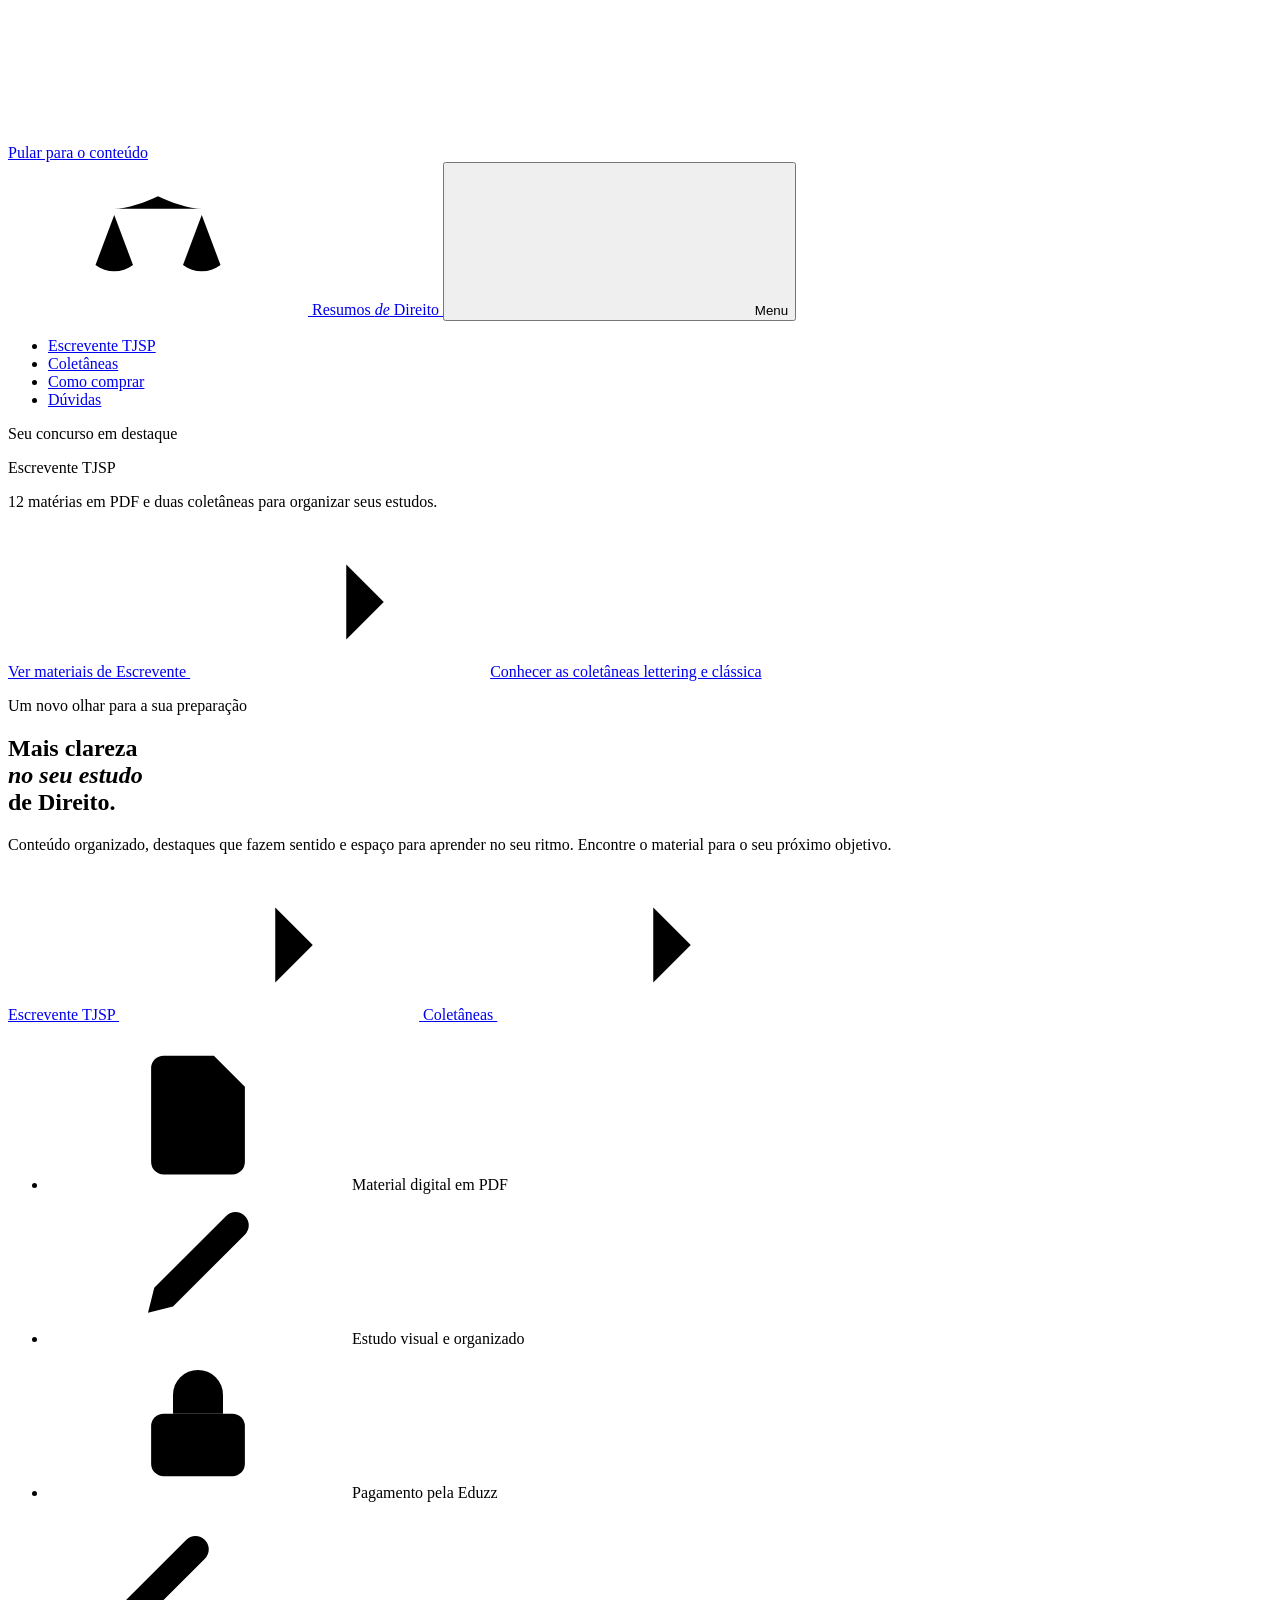
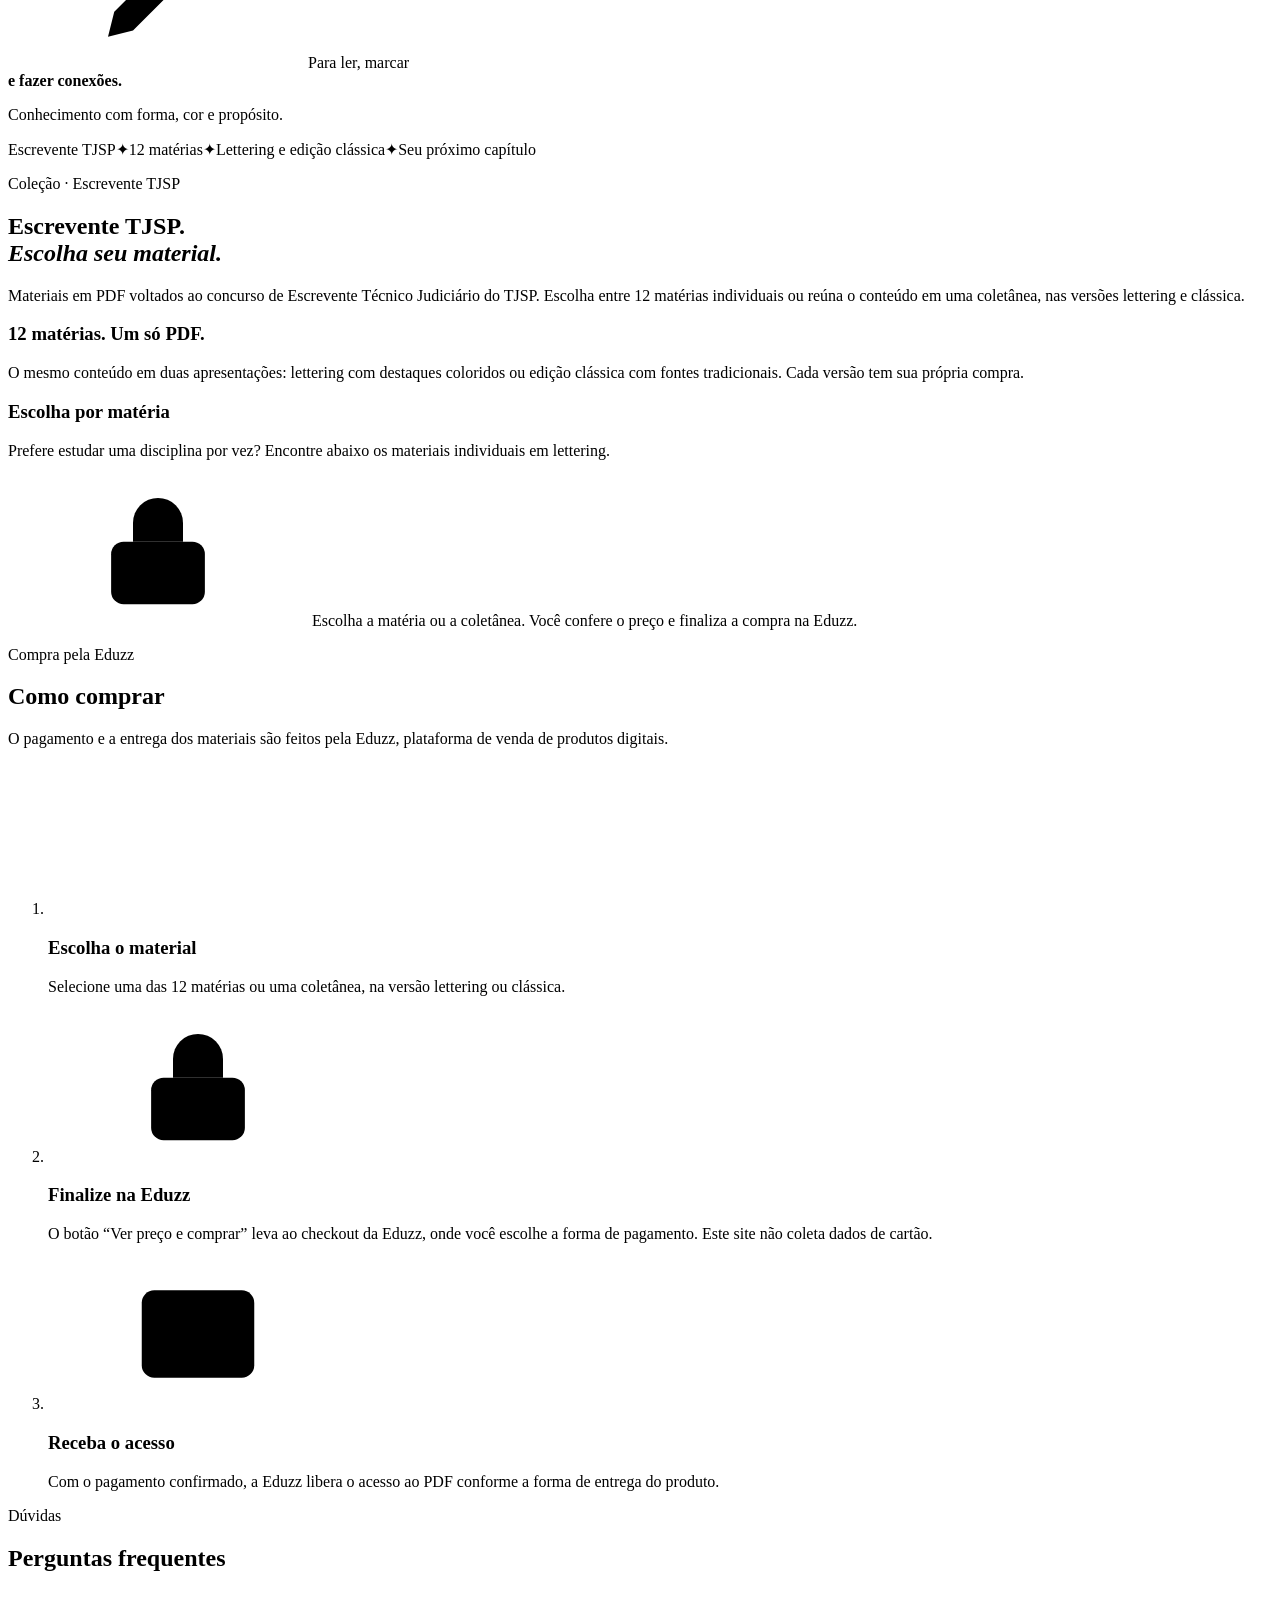
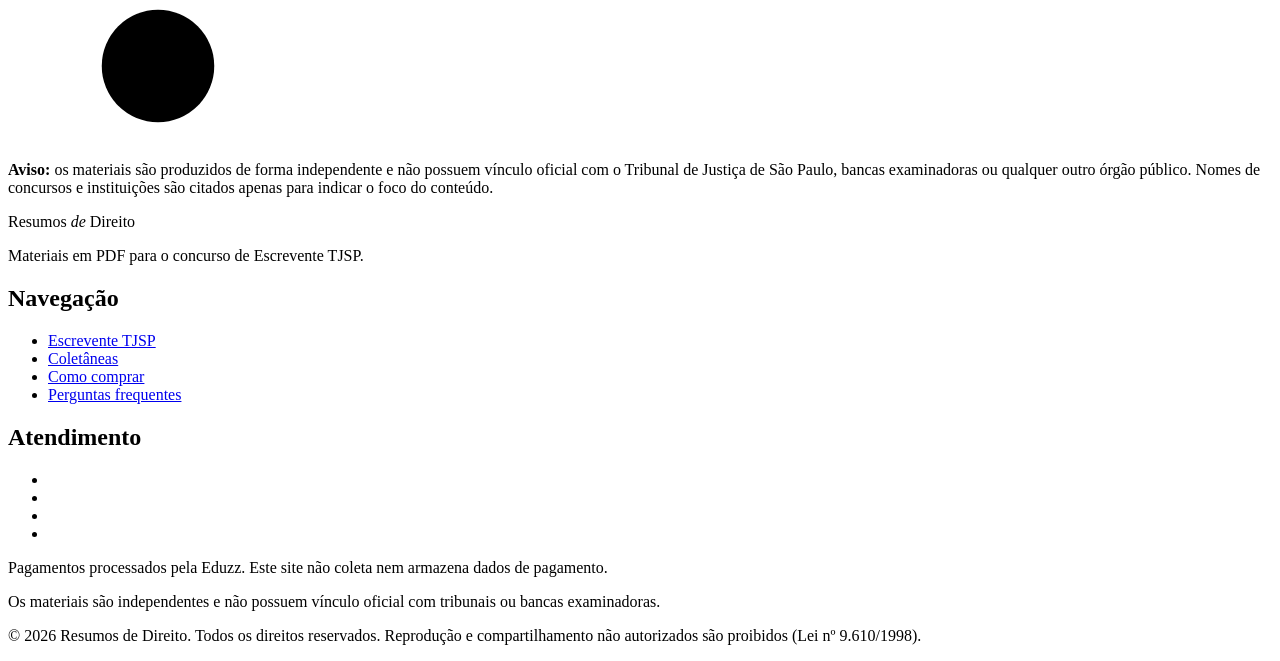
==== index.html @ 047ae501 "Páginas da loja de Escrevente TJSP" ====
<!doctype html>
<html lang="pt-BR">
<head>
  <meta charset="utf-8">
  <meta name="viewport" content="width=device-width, initial-scale=1, viewport-fit=cover">
  <title>Resumos de Direito · Escrevente TJSP</title>
  <meta name="description" content="Materiais em PDF para o concurso de Escrevente TJSP: 12 matérias individuais e as coletâneas em lettering e edição clássica.">
  <meta name="theme-color" content="#FBF8F4">
  <meta name="color-scheme" content="light">

  <!-- Depois de publicar, troque SEU-ENDERECO pelo endereço do site e tire estas linhas do comentário:
  <link rel="canonical" href="https://SEU-ENDERECO/">
  <meta property="og:url" content="https://SEU-ENDERECO/">
  <meta property="og:image" content="https://SEU-ENDERECO/assets/compartilhar.jpg">
  -->
  <meta property="og:type" content="website">
  <meta property="og:locale" content="pt_BR">
  <meta property="og:site_name" content="Resumos de Direito">
  <meta property="og:title" content="Resumos de Direito">
  <meta property="og:description" content="Mais clareza no seu estudo. Materiais em PDF para o concurso de Escrevente TJSP.">
  <meta name="twitter:card" content="summary">

  <link rel="icon" href="assets/favicon.svg" type="image/svg+xml">
  <link rel="preconnect" href="https://fonts.googleapis.com">
  <link rel="preconnect" href="https://fonts.gstatic.com" crossorigin>
  <link rel="stylesheet" href="https://fonts.googleapis.com/css2?family=Cormorant+Garamond:ital,wght@0,500;0,600;0,700;1,500;1,600&family=Jost:wght@400;500;600&display=swap">
  <link rel="stylesheet" href="css/estilo.css">
  <link rel="stylesheet" href="css/editorial.css">

  <script src="config/loja.js" defer></script>
  <script src="config/escrevente.js" defer></script>
  <script src="js/nucleo.js" defer></script>
  <script src="js/loja.js" defer></script>
  <script src="js/escrevente.js" defer></script>

  <script type="application/ld+json">
  { "@context": "https://schema.org", "@type": "WebSite", "name": "Resumos de Direito", "inLanguage": "pt-BR",
    "description": "Materiais em PDF para o concurso de Escrevente TJSP." }
  </script>
</head>
<body>
  <a class="pular" href="#conteudo">Pular para o conteúdo</a>
  <div class="aviso-previa" id="aviso-previa" hidden></div>

  <!-- Ícones (traço fino, 24×24). Usados com <svg><use href="#i-nome"></use></svg> -->
  <svg class="sprite" xmlns="http://www.w3.org/2000/svg" aria-hidden="true" focusable="false">
    <symbol id="i-balanca" viewBox="0 0 24 24"><path d="M12 3v18"/><path d="M7.5 21h9"/><path d="M3 7h2c2 0 5-1 7-2 2 1 5 2 7 2h2"/><path d="m2 16 3-8 3 8c-.9.7-1.9 1-3 1s-2.1-.3-3-1Z"/><path d="m16 16 3-8 3 8c-.9.7-1.9 1-3 1s-2.1-.3-3-1Z"/></symbol>
    <symbol id="i-constitucional" viewBox="0 0 24 24"><path d="M15 12h-5"/><path d="M15 8h-5"/><path d="M19 17V5a2 2 0 0 0-2-2H4"/><path d="M8 21h12a2 2 0 0 0 2-2v-1a1 1 0 0 0-1-1H11a1 1 0 0 0-1 1v1a2 2 0 1 1-4 0V5a2 2 0 1 0-4 0v2a1 1 0 0 0 1 1h3"/></symbol>
    <symbol id="i-administrativo" viewBox="0 0 24 24"><path d="M3 21h18"/><path d="M5 18h14"/><path d="M6.5 18v-6.5M10 18v-6.5M14 18v-6.5M17.5 18v-6.5"/><path d="M4.5 9.5 12 4.5l7.5 5Z"/><path d="M5 11.5h14"/></symbol>
    <symbol id="i-civil" viewBox="0 0 24 24"><path d="M12 7v14"/><path d="M3 18a1 1 0 0 1-1-1V4a1 1 0 0 1 1-1h5a4 4 0 0 1 4 4 4 4 0 0 1 4-4h5a1 1 0 0 1 1 1v13a1 1 0 0 1-1 1h-6a3 3 0 0 0-3 3 3 3 0 0 0-3-3Z"/></symbol>
    <symbol id="i-processo-civil" viewBox="0 0 24 24"><path d="M14.5 2.5h-8a2 2 0 0 0-2 2v15a2 2 0 0 0 2 2h11a2 2 0 0 0 2-2v-12Z"/><path d="M14.5 2.5v5h5"/><path d="M8.5 8.5h3M8.5 12.5h7M8.5 16.5h7"/></symbol>
    <symbol id="i-penal" viewBox="0 0 24 24"><path d="M12 21.5s7.5-3.2 7.5-10V5.8L12 3 4.5 5.8v5.7c0 6.8 7.5 10 7.5 10Z"/><path d="M12 7.5v9.5"/><path d="M8.5 11h7"/></symbol>
    <symbol id="i-processo-penal" viewBox="0 0 24 24"><path d="m14.5 12.5-8 8a2.1 2.1 0 1 1-3-3l8-8"/><path d="m16 16 6-6"/><path d="m8 8 6-6"/><path d="m9 7 8 8"/><path d="m21 11-8-8"/></symbol>
    <symbol id="i-ambiental" viewBox="0 0 24 24"><path d="M11 20A7 7 0 0 1 9.8 6.1C15.5 5 17 4.5 19 2c1 2 2 4.2 2 8 0 5.5-4.8 10-10 10Z"/><path d="M2 21c0-3 1.9-5.4 5.1-6C9.5 14.5 12 13 13 12"/></symbol>
    <symbol id="i-consumidor" viewBox="0 0 24 24"><path d="M6 2 3 6v14a2 2 0 0 0 2 2h14a2 2 0 0 0 2-2V6l-3-4Z"/><path d="M3 6h18"/><path d="M16 10a4 4 0 0 1-8 0"/></symbol>
    <symbol id="i-direitos-humanos" viewBox="0 0 24 24"><path d="M19 14c1.5-1.5 3-3.2 3-5.5A5.5 5.5 0 0 0 16.5 3c-1.8 0-3 .5-4.5 2-1.5-1.5-2.7-2-4.5-2A5.5 5.5 0 0 0 2 8.5c0 2.3 1.5 4 3 5.5l7 7Z"/></symbol>
    <symbol id="i-eca" viewBox="0 0 24 24"><path d="M16 21v-2a4 4 0 0 0-4-4H6a4 4 0 0 0-4 4v2"/><circle cx="9" cy="7" r="4"/><path d="M22 21v-2a4 4 0 0 0-3-3.9"/><path d="M16 3.1a4 4 0 0 1 0 7.8"/></symbol>
    <symbol id="i-eleitoral" viewBox="0 0 24 24"><path d="m9 12 2 2 4-4"/><path d="M5 7a2 2 0 0 1 2-2h10a2 2 0 0 1 2 2v12H5Z"/><path d="M22 19H2"/></symbol>
    <symbol id="i-empresarial" viewBox="0 0 24 24"><rect x="2" y="7" width="20" height="14" rx="2"/><path d="M16 21V5a2 2 0 0 0-2-2h-4a2 2 0 0 0-2 2v16"/></symbol>
    <symbol id="i-humanistica" viewBox="0 0 24 24"><path d="M15 14c.2-1 .7-1.7 1.5-2.5 1-.9 1.5-2.2 1.5-3.5A6 6 0 0 0 6 8c0 1 .2 2.2 1.5 3.5.7.7 1.3 1.5 1.5 2.5"/><path d="M9 18h6"/><path d="M10 22h4"/></symbol>
    <symbol id="i-tributario" viewBox="0 0 24 24"><circle cx="8" cy="8" r="6"/><path d="M18.1 10.4A6 6 0 1 1 10.3 18"/><path d="M7 6h1v4"/><path d="m16.7 13.9.7.7-2.8 2.8"/></symbol>
    <symbol id="i-resumo" viewBox="0 0 24 24"><rect x="4.5" y="3" width="15" height="18" rx="2"/><path d="M8.5 8h7M8.5 12h7M8.5 16h4"/></symbol>
    <symbol id="i-completo" viewBox="0 0 24 24"><path d="M4.5 19.5v-15A2.5 2.5 0 0 1 7 2h12.5v20H7a2.5 2.5 0 0 1 0-5h12.5"/><path d="M9 7h6.5"/></symbol>
    <symbol id="i-combo" viewBox="0 0 24 24"><path d="M12 3 2.5 8l9.5 5 9.5-5Z"/><path d="m2.5 12.5 9.5 5 9.5-5"/><path d="m2.5 17 9.5 5 9.5-5"/></symbol>
    <symbol id="i-pena" viewBox="0 0 24 24"><path d="M16.5 3.5a2.1 2.1 0 0 1 3 3L8 18l-4 1 1-4Z"/><path d="m14.5 5.5 3 3"/><path d="M13 21h8"/></symbol>
    <symbol id="i-texto" viewBox="0 0 24 24"><path d="M5 7V5h14v2"/><path d="M12 5v14"/><path d="M9 19h6"/></symbol>
    <symbol id="i-pdf" viewBox="0 0 24 24"><path d="M14.5 2.5h-8a2 2 0 0 0-2 2v15a2 2 0 0 0 2 2h11a2 2 0 0 0 2-2v-12Z"/><path d="M14.5 2.5v5h5"/><path d="M9 14.5h6M9 17.5h4"/></symbol>
    <symbol id="i-sumario" viewBox="0 0 24 24"><path d="M9 6.5h11M9 12h11M9 17.5h11"/><path d="M4.5 6.5h.01M4.5 12h.01M4.5 17.5h.01"/></symbol>
    <symbol id="i-baixar" viewBox="0 0 24 24"><path d="M12 3.5v11"/><path d="m7.5 10 4.5 4.5 4.5-4.5"/><path d="M4.5 15.5v3a2 2 0 0 0 2 2h11a2 2 0 0 0 2-2v-3"/></symbol>
    <symbol id="i-seta" viewBox="0 0 24 24"><path d="M5 12h14"/><path d="m13 6 6 6-6 6"/></symbol>
    <symbol id="i-seta-esq" viewBox="0 0 24 24"><path d="M19 12H5"/><path d="m11 18-6-6 6-6"/></symbol>
    <symbol id="i-conversa" viewBox="0 0 24 24"><path d="M7.9 20A9 9 0 1 0 4 16.1L2 22Z"/><path d="M8.5 12h.01M12 12h.01M15.5 12h.01"/></symbol>
    <symbol id="i-cadeado" viewBox="0 0 24 24"><rect x="4.5" y="10.5" width="15" height="10" rx="2"/><path d="M8 10.5v-3a4 4 0 0 1 8 0v3"/></symbol>
    <symbol id="i-check" viewBox="0 0 24 24"><path d="M20 6 9 17l-5-5"/></symbol>
    <symbol id="i-estrela" viewBox="0 0 24 24"><path d="M12 3.2c.5 4.6 2.2 7.6 8.8 8.8-6.6 1.2-8.3 4.2-8.8 8.8-.5-4.6-2.2-7.6-8.8-8.8 6.6-1.2 8.3-4.2 8.8-8.8Z"/></symbol>
    <symbol id="i-relogio" viewBox="0 0 24 24"><circle cx="12" cy="12" r="9"/><path d="M12 7.5V12l3 2"/></symbol>
    <symbol id="i-calendario" viewBox="0 0 24 24"><rect x="3.5" y="5" width="17" height="15.5" rx="2"/><path d="M8 3v4M16 3v4M3.5 10h17"/></symbol>
    <symbol id="i-fechar" viewBox="0 0 24 24"><path d="M18 6 6 18"/><path d="m6 6 12 12"/></symbol>
    <symbol id="i-chevron" viewBox="0 0 24 24"><path d="m6 9 6 6 6-6"/></symbol>
    <symbol id="i-menu" viewBox="0 0 24 24"><path d="M4 7h16M4 12h16M4 17h16"/></symbol>
    <symbol id="i-email" viewBox="0 0 24 24"><rect x="3" y="5" width="18" height="14" rx="2"/><path d="m3.5 6.5 8.5 6.5 8.5-6.5"/></symbol>
    <symbol id="i-instagram" viewBox="0 0 24 24"><rect x="3" y="3" width="18" height="18" rx="5"/><circle cx="12" cy="12" r="4"/><path d="M17.5 6.5h.01"/></symbol>
    <symbol id="i-tiktok" viewBox="0 0 24 24"><path d="M14 3v11.5a3.5 3.5 0 1 1-3.5-3.5"/><path d="M14 3c.5 2.6 2.4 4.4 5 4.5"/></symbol>
    <symbol id="i-aviso" viewBox="0 0 24 24"><circle cx="12" cy="12" r="9"/><path d="M12 11v5.5"/><path d="M12 7.5h.01"/></symbol>
  </svg>

  <!-- ============ TOPO ============ -->
  <header class="topo">
    <div class="topo__inner contem">
      <a class="marca" href="#inicio">
        <span class="marca__selo"><svg class="ico" aria-hidden="true" focusable="false"><use href="#i-balanca"></use></svg></span>
        <span class="marca__nome">Resumos <em>de</em> Direito</span>
      </a>

      <button class="menu-botao" type="button" aria-expanded="false" aria-controls="menu-principal">
        <svg class="ico" aria-hidden="true" focusable="false"><use href="#i-menu"></use></svg>
        <span>Menu</span>
      </button>

      <nav class="menu" id="menu-principal" aria-label="Principal">
        <ul>
          <li><a href="#escrevente">Escrevente TJSP</a></li>
          <li><a href="#coletaneas-titulo">Coletâneas</a></li>
          <li><a href="#como-comprar">Como comprar</a></li>
          <li><a href="#duvidas">Dúvidas</a></li>
        </ul>
        <a class="botao botao--contorno botao--pequeno" data-whatsapp href="#" hidden>
          <svg class="ico" aria-hidden="true" focusable="false"><use href="#i-conversa"></use></svg>
          Atendimento
        </a>
      </nav>
    </div>
  </header>

  <main id="conteudo">

    <section class="destaque-tjsp" aria-label="Materiais para Escrevente TJSP">
      <div class="contem destaque-tjsp__inner">
        <div><p class="destaque-tjsp__etiqueta">Seu concurso em destaque</p><p class="destaque-tjsp__titulo">Escrevente TJSP</p><p class="destaque-tjsp__descricao">12 matérias em PDF e duas coletâneas para organizar seus estudos.</p></div>
        <div class="destaque-tjsp__acoes"><a class="botao botao--primario" href="#escrevente">Ver materiais de Escrevente <svg class="ico" aria-hidden="true"><use href="#i-seta"></use></svg></a><a class="destaque-tjsp__link" href="#coletaneas-titulo">Conhecer as coletâneas lettering e clássica</a></div>
      </div>
    </section>

    <!-- ============ PÁGINA INICIAL ============ -->
    <section class="hero" id="inicio" aria-labelledby="hero-titulo">
      <div class="contem hero__grid">
        <div class="hero__texto">
          <p class="sobretitulo">Um novo olhar para a sua preparação</p>
          <h1 id="hero-titulo">Mais clareza<br><em>no seu estudo</em><br>de Direito.</h1>
          <p class="hero__desc">Conteúdo organizado, destaques que fazem sentido e espaço para aprender no seu ritmo. Encontre o material para o seu próximo objetivo.</p>
          <div class="hero__acoes">
            <a class="botao botao--primario" href="#escrevente">
              Escrevente TJSP
              <svg class="ico" aria-hidden="true" focusable="false"><use href="#i-seta"></use></svg>
            </a>
            <a class="botao botao--contorno" href="#coletaneas-titulo">
              Coletâneas
              <svg class="ico" aria-hidden="true" focusable="false"><use href="#i-seta"></use></svg>
            </a>
          </div>
          <ul class="hero__selos">
            <li><svg class="ico" aria-hidden="true" focusable="false"><use href="#i-pdf"></use></svg> Material digital em PDF</li>
            <li><svg class="ico" aria-hidden="true" focusable="false"><use href="#i-pena"></use></svg> Estudo visual e organizado</li>
            <li><svg class="ico" aria-hidden="true" focusable="false"><use href="#i-cadeado"></use></svg> Pagamento pela Eduzz</li>
          </ul>
        </div>
        <div class="hero__vitrine">
          <div class="hero__capas" id="hero-capas" aria-hidden="true"></div>
          <div class="hero__bilhete" aria-hidden="true"><svg class="ico"><use href="#i-pena"></use></svg><span>Para ler, marcar<br><strong>e fazer conexões.</strong></span></div>
          <p class="hero__legenda"><span></span> Conhecimento com forma, cor e propósito.</p>
        </div>
      </div>
    </section>

    <div class="faixa-editorial" aria-label="Objetivos de estudo"><div class="contem"><span>Escrevente TJSP</span><span aria-hidden="true">✦</span><span>12 matérias</span><span aria-hidden="true">✦</span><span>Lettering e edição clássica</span><span aria-hidden="true">✦</span><span>Seu próximo capítulo</span></div></div>

    <section class="secao colecao-escrevente" id="escrevente" aria-labelledby="escrevente-titulo">
      <div class="contem">
        <header class="secao__cabecalho"><p class="sobretitulo">Coleção · Escrevente TJSP</p><h2 id="escrevente-titulo">Escrevente TJSP.<br><em>Escolha seu material.</em></h2><p>Materiais em PDF voltados ao concurso de Escrevente Técnico Judiciário do TJSP. Escolha entre 12 matérias individuais ou reúna o conteúdo em uma coletânea, nas versões lettering e clássica.</p></header>
        <nav class="escrevente-menu" aria-label="Matérias de Escrevente TJSP" id="menu-escrevente"></nav>
        <section class="escrevente-grupo" aria-labelledby="coletaneas-titulo">
          <header class="escrevente-grupo__cabecalho"><h3 id="coletaneas-titulo">12 matérias. Um só PDF.</h3><p>O mesmo conteúdo em duas apresentações: lettering com destaques coloridos ou edição clássica com fontes tradicionais. Cada versão tem sua própria compra.</p></header>
          <ul class="escrevente-grid escrevente-grid--coletaneas" id="lista-coletaneas"></ul>
        </section>
        <div class="escrevente-grupo__cabecalho"><h3 id="materias-escrevente-titulo">Escolha por matéria</h3><p>Prefere estudar uma disciplina por vez? Encontre abaixo os materiais individuais em lettering.</p></div>
        <ul class="escrevente-grid" id="lista-escrevente" aria-labelledby="materias-escrevente-titulo"></ul>
        <noscript><p class="vazio">Ative o JavaScript para consultar as matérias de Escrevente TJSP e seus links de compra.</p></noscript>
        <p class="escrevente-nota"><svg class="ico" aria-hidden="true"><use href="#i-cadeado"></use></svg> Escolha a matéria ou a coletânea. Você confere o preço e finaliza a compra na Eduzz.</p>
      </div>
    </section>

    <!-- ============ COMO COMPRAR ============ -->
    <section class="secao secao--bege" id="como-comprar" aria-labelledby="comprar-titulo">
      <div class="contem">
        <header class="secao__cabecalho">
          <p class="sobretitulo">Compra pela Eduzz</p>
          <h2 id="comprar-titulo">Como comprar</h2>
          <p>O pagamento e a entrega dos materiais são feitos pela Eduzz, plataforma de venda de produtos digitais.</p>
        </header>
        <ol class="passos">
          <li class="passo">
            <span class="passo__icone"><svg class="ico" aria-hidden="true" focusable="false"><use href="#i-sumario"></use></svg></span>
            <h3>Escolha o material</h3>
            <p>Selecione uma das 12 matérias ou uma coletânea, na versão lettering ou clássica.</p>
          </li>
          <li class="passo">
            <span class="passo__icone"><svg class="ico" aria-hidden="true" focusable="false"><use href="#i-cadeado"></use></svg></span>
            <h3>Finalize na Eduzz</h3>
            <p>O botão “Ver preço e comprar” leva ao checkout da Eduzz, onde você escolhe a forma de pagamento. Este site não coleta dados de cartão.</p>
          </li>
          <li class="passo">
            <span class="passo__icone"><svg class="ico" aria-hidden="true" focusable="false"><use href="#i-email"></use></svg></span>
            <h3>Receba o acesso</h3>
            <p>Com o pagamento confirmado, a Eduzz libera o acesso ao PDF conforme a forma de entrega do produto.</p>
          </li>
        </ol>
      </div>
    </section>

    <!-- ============ PERGUNTAS FREQUENTES ============ -->
    <section class="secao" id="duvidas" aria-labelledby="duvidas-titulo">
      <div class="contem">
        <header class="secao__cabecalho">
          <p class="sobretitulo">Dúvidas</p>
          <h2 id="duvidas-titulo">Perguntas frequentes</h2>
        </header>
        <div class="faq" id="lista-faq"></div>
        <p class="faq__mais" data-contato>
          <a class="botao botao--contorno" data-whatsapp href="#" hidden>
            <svg class="ico" aria-hidden="true" focusable="false"><use href="#i-conversa"></use></svg>
            Ainda tem dúvidas? Fale pelo WhatsApp
          </a>
        </p>

        <aside class="aviso-legal" aria-label="Aviso sobre os materiais">
          <svg class="ico" aria-hidden="true" focusable="false"><use href="#i-aviso"></use></svg>
          <p><strong>Aviso:</strong> os materiais são produzidos de forma independente e não possuem vínculo oficial com o Tribunal de Justiça de São Paulo, bancas examinadoras ou qualquer outro órgão público. Nomes de concursos e instituições são citados apenas para indicar o foco do conteúdo.</p>
        </aside>
      </div>
    </section>
  </main>

  <!-- ============ RODAPÉ ============ -->
  <footer class="rodape">
    <div class="contem">
      <div class="rodape__grid">
        <div>
          <p class="rodape__marca">Resumos <em>de</em> Direito</p>
          <p>Materiais em PDF para o concurso de Escrevente TJSP.</p>
        </div>
        <nav aria-label="Rodapé">
          <h2>Navegação</h2>
          <ul>
            <li><a href="#escrevente">Escrevente TJSP</a></li>
            <li><a href="#coletaneas-titulo">Coletâneas</a></li>
            <li><a href="#como-comprar">Como comprar</a></li>
            <li><a href="#duvidas">Perguntas frequentes</a></li>
          </ul>
        </nav>
        <div>
          <h2>Atendimento</h2>
          <ul>
            <li data-contato><a data-whatsapp href="#" hidden><svg class="ico" aria-hidden="true" focusable="false"><use href="#i-conversa"></use></svg> WhatsApp</a></li>
            <li data-contato><a data-social="instagram" href="#" hidden><svg class="ico" aria-hidden="true" focusable="false"><use href="#i-instagram"></use></svg> Instagram</a></li>
            <li data-contato><a data-social="tiktok" href="#" hidden><svg class="ico" aria-hidden="true" focusable="false"><use href="#i-tiktok"></use></svg> TikTok</a></li>
            <li data-contato><a data-email href="#" hidden><svg class="ico" aria-hidden="true" focusable="false"><use href="#i-email"></use></svg> E-mail</a></li>
          </ul>
        </div>
      </div>
      <div class="rodape__base">
        <p>Pagamentos processados pela Eduzz. Este site não coleta nem armazena dados de pagamento.</p>
        <p>Os materiais são independentes e não possuem vínculo oficial com tribunais ou bancas examinadoras.</p>
        <p>© <span data-ano>2026</span> Resumos de Direito. Todos os direitos reservados. Reprodução e compartilhamento não autorizados são proibidos (Lei nº 9.610/1998).</p>
      </div>
    </div>
  </footer>

  <!-- Botão flutuante de WhatsApp -->
  <a class="whats-flutuante" data-whatsapp href="#" hidden>
    <svg class="ico" aria-hidden="true" focusable="false"><use href="#i-conversa"></use></svg>
    <span class="whats-flutuante__rotulo">Atendimento via WhatsApp</span>
  </a>

</body>
</html>
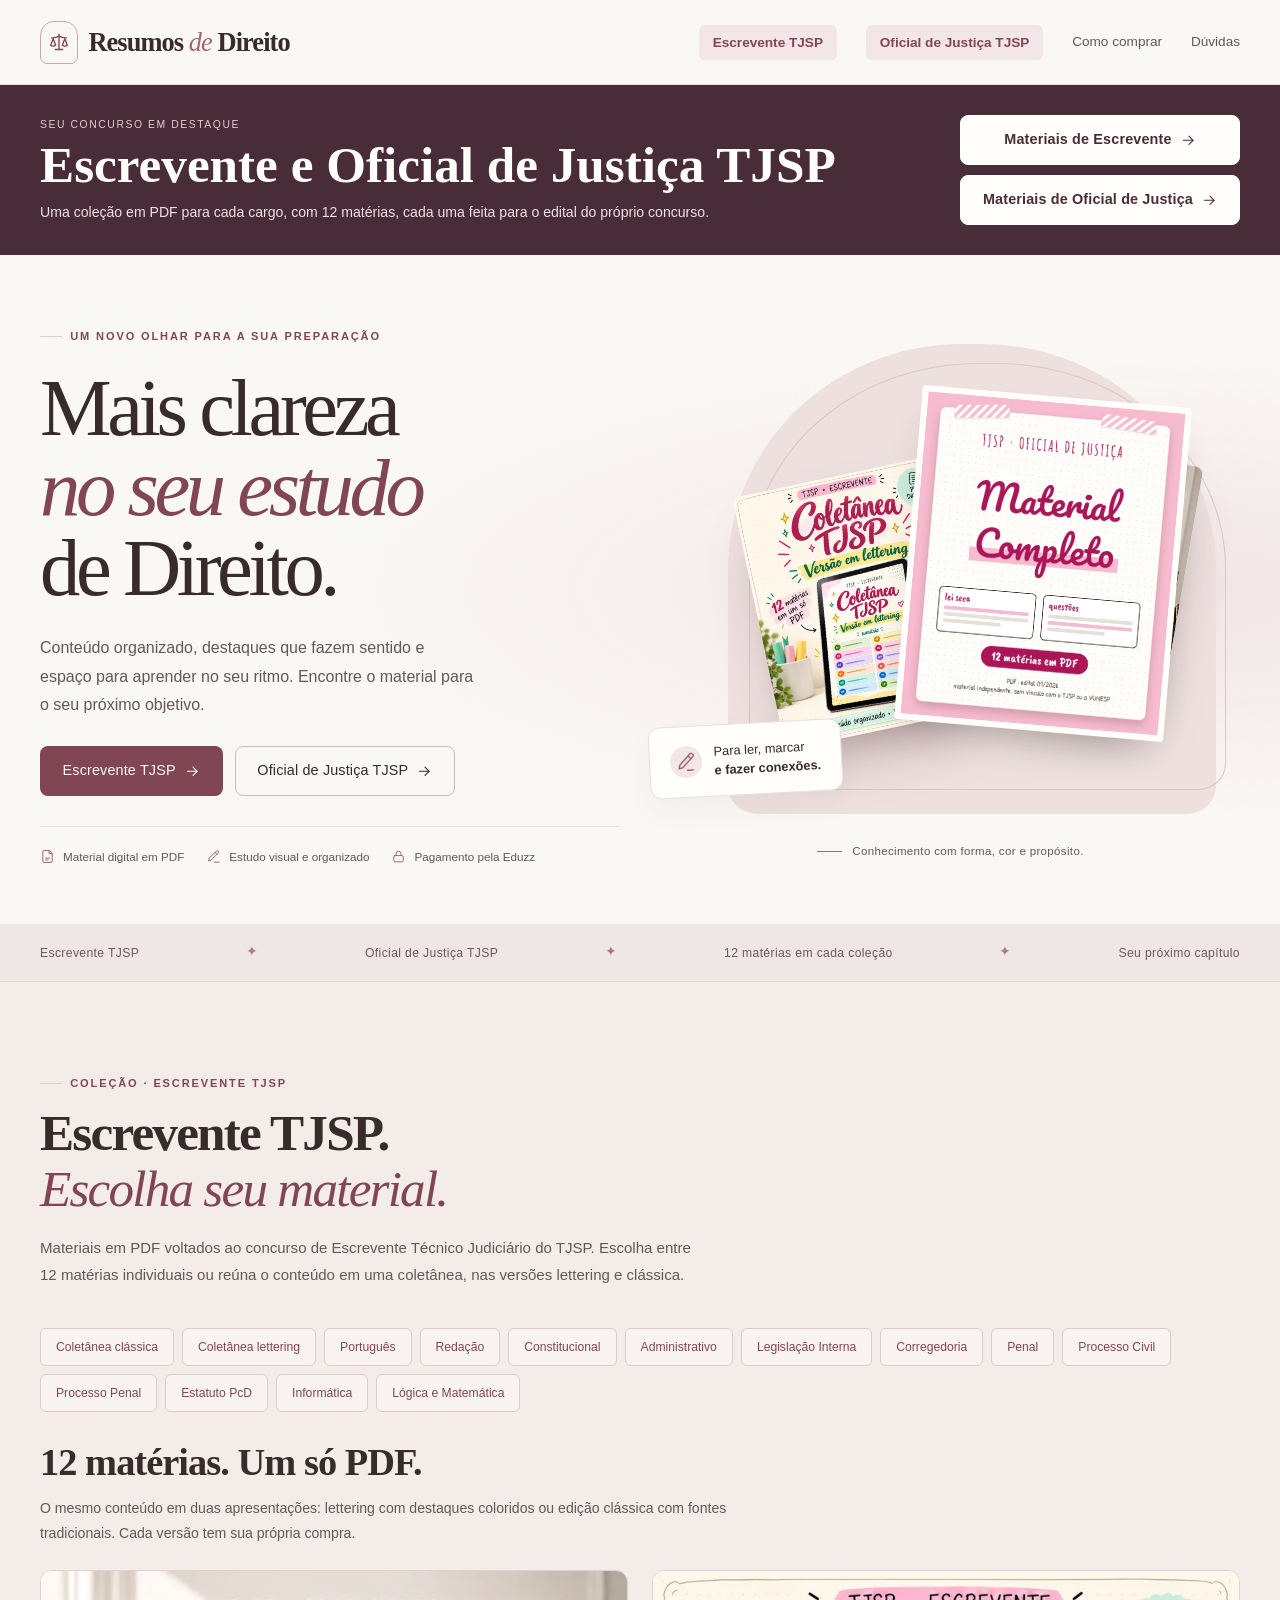
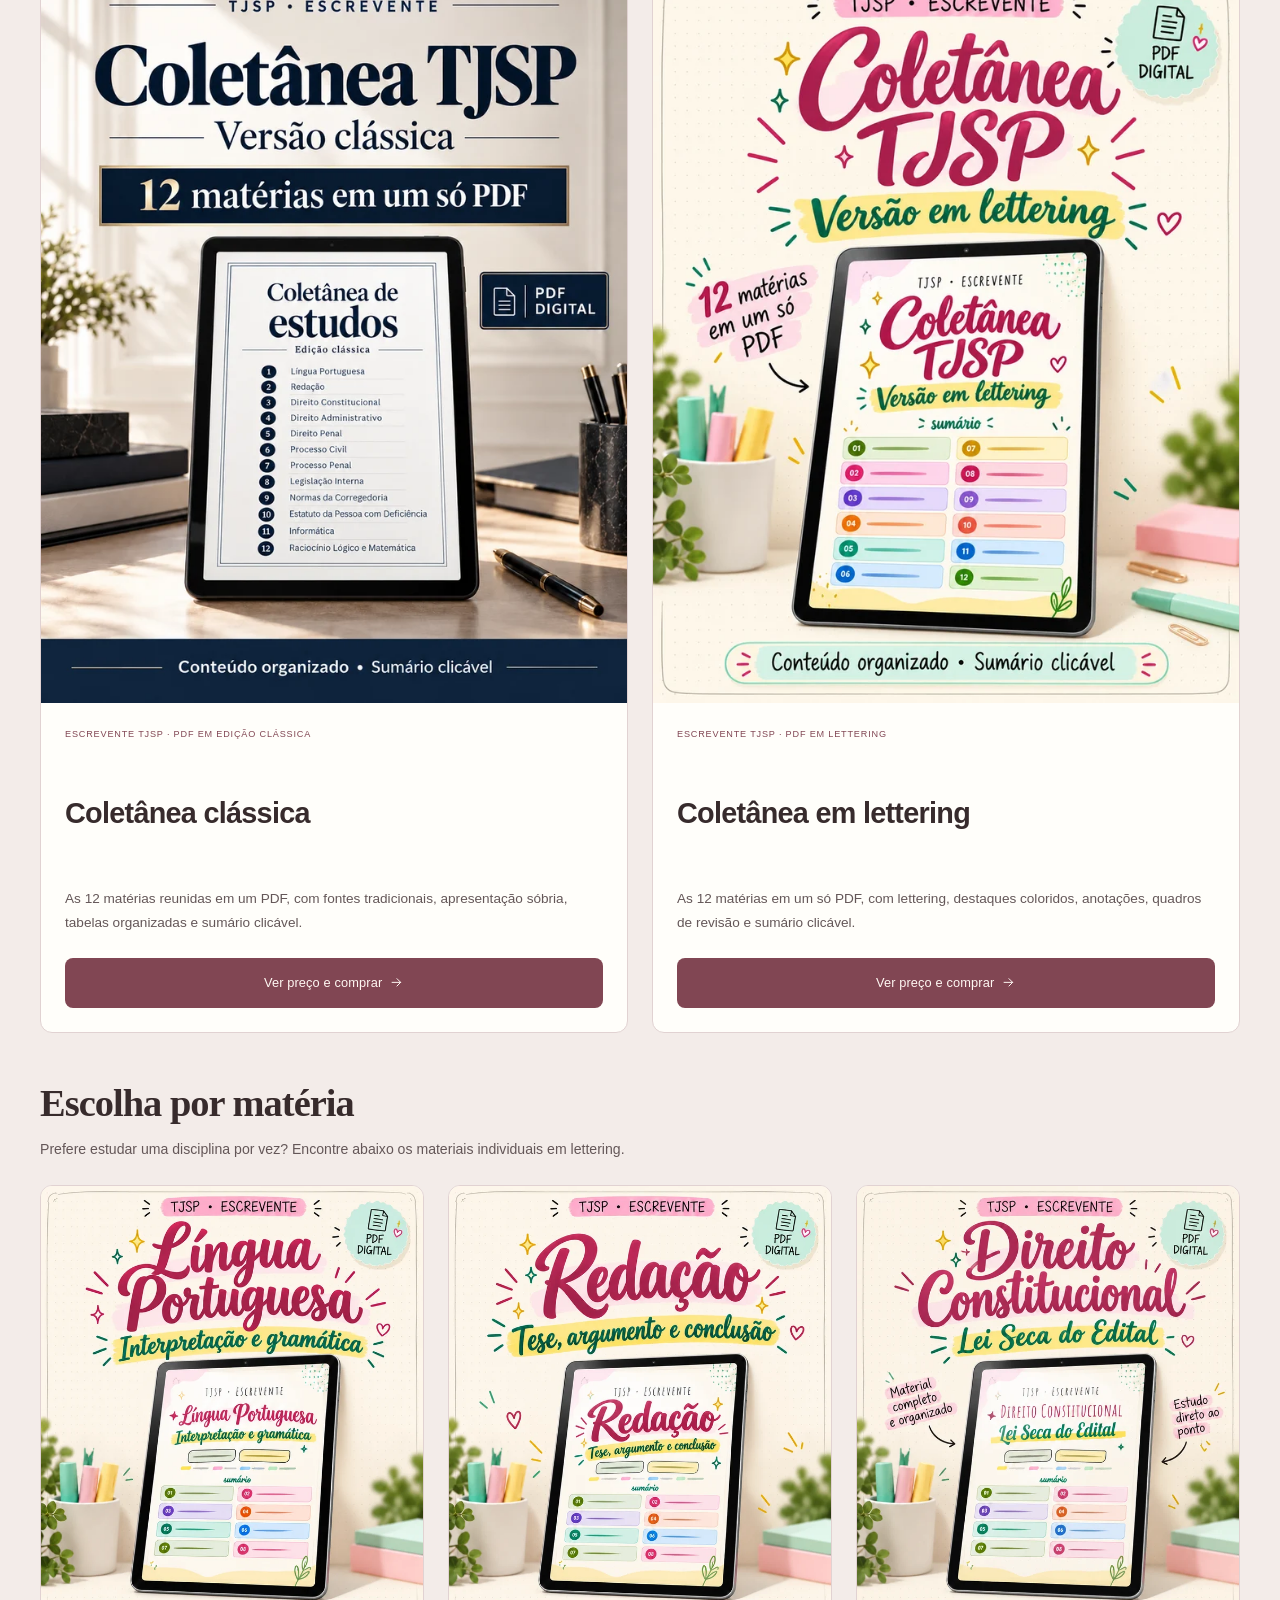
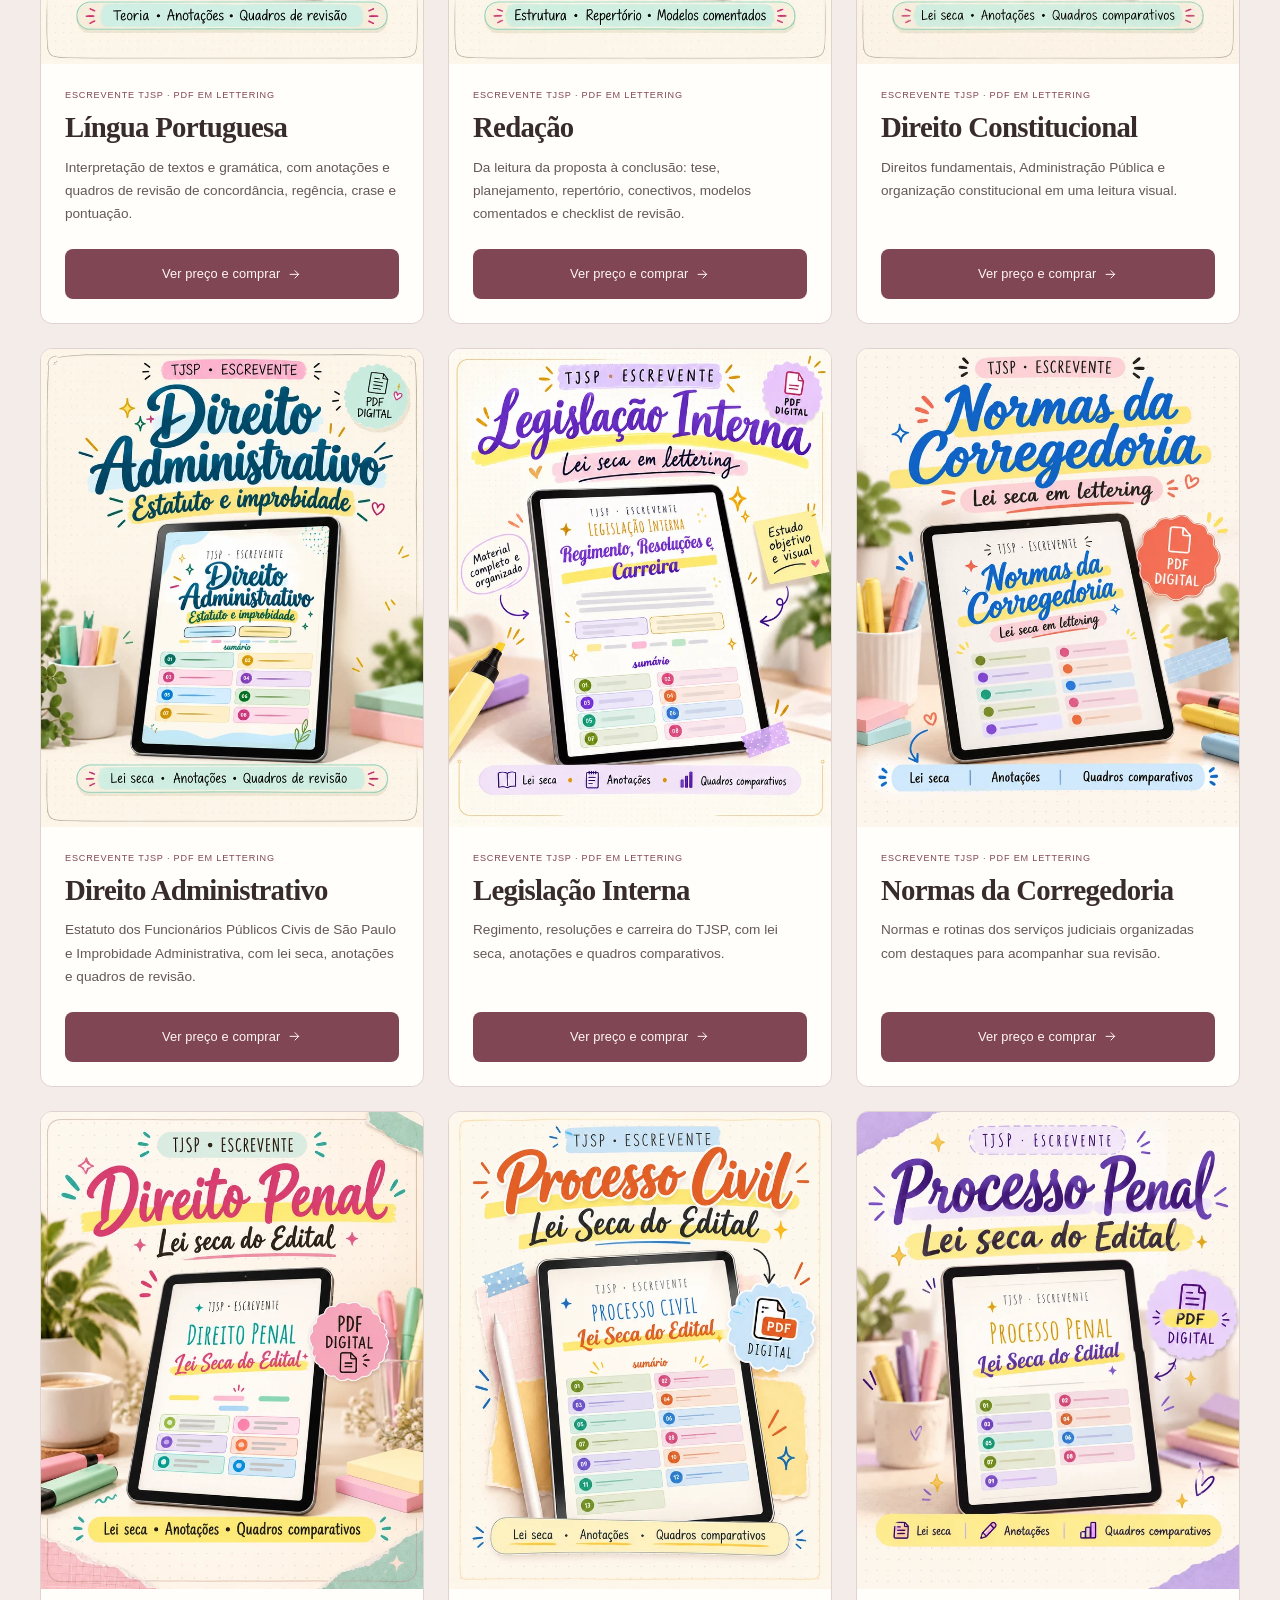
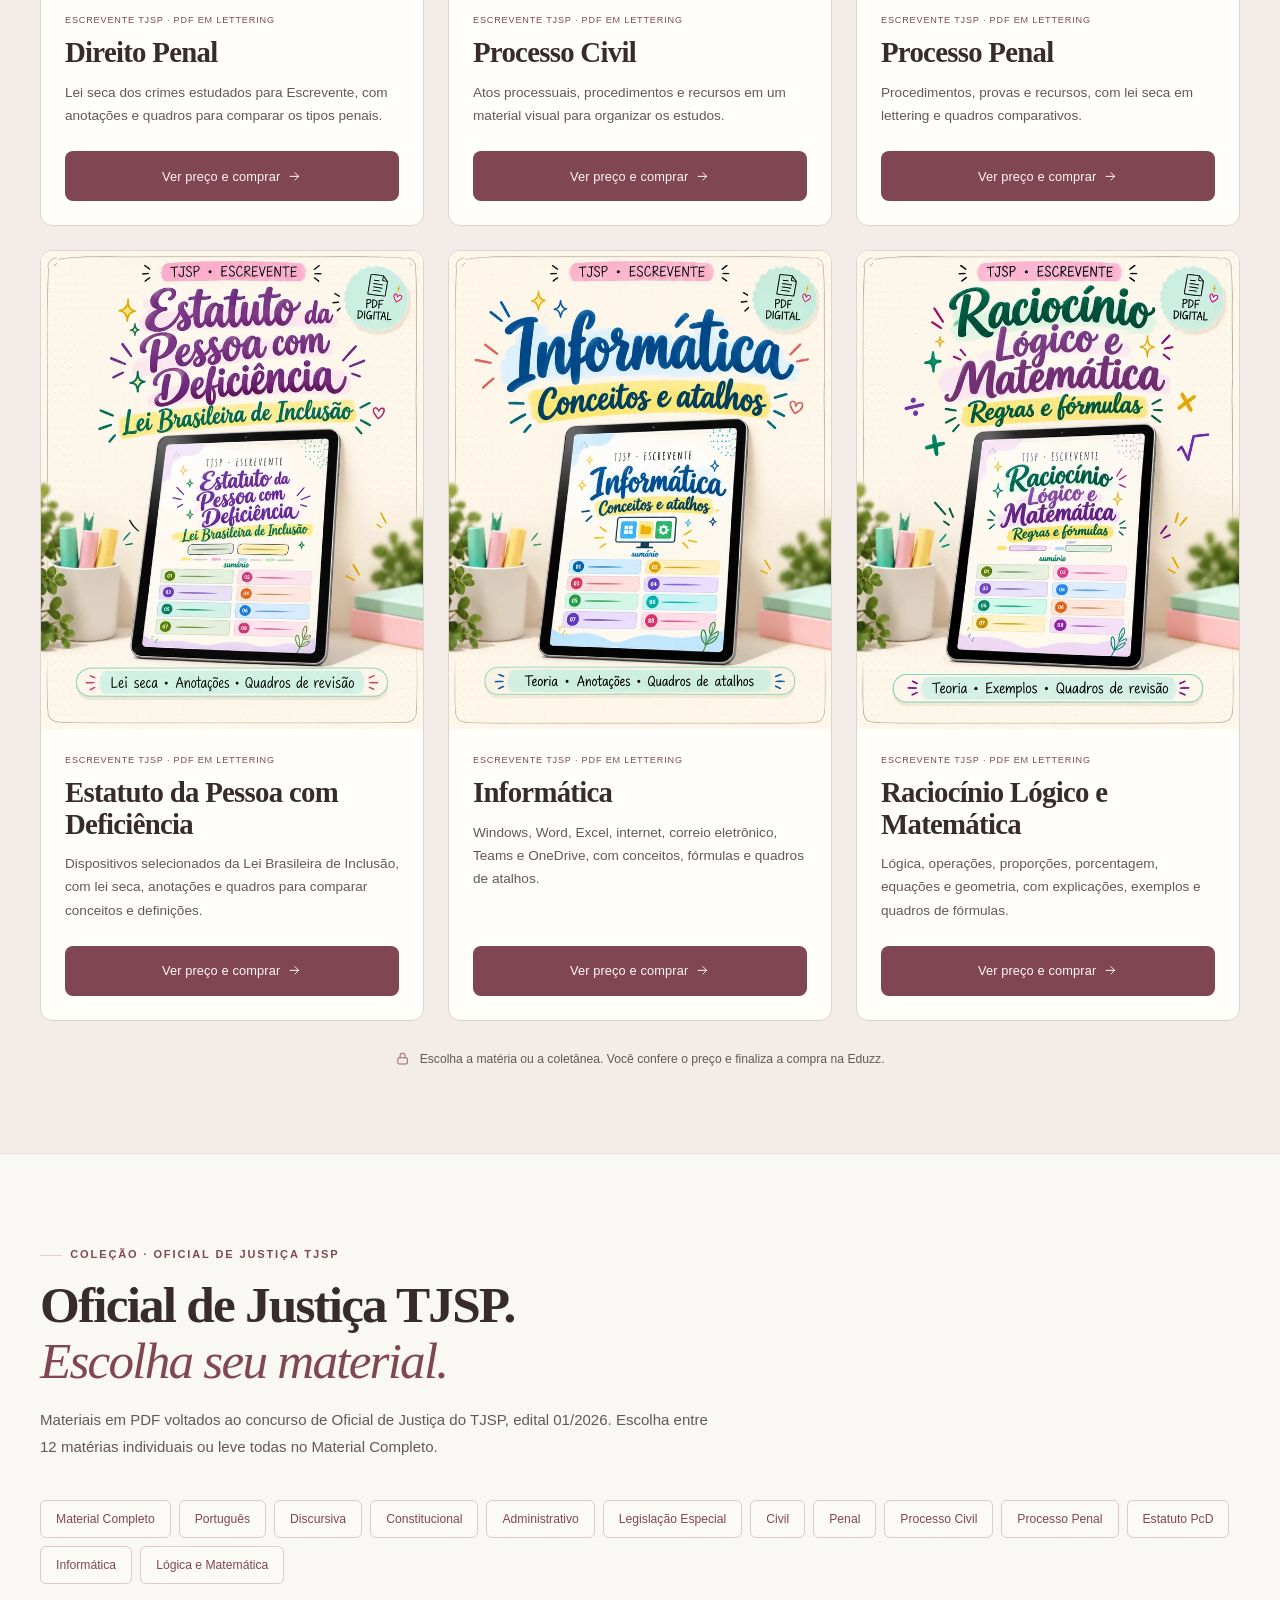
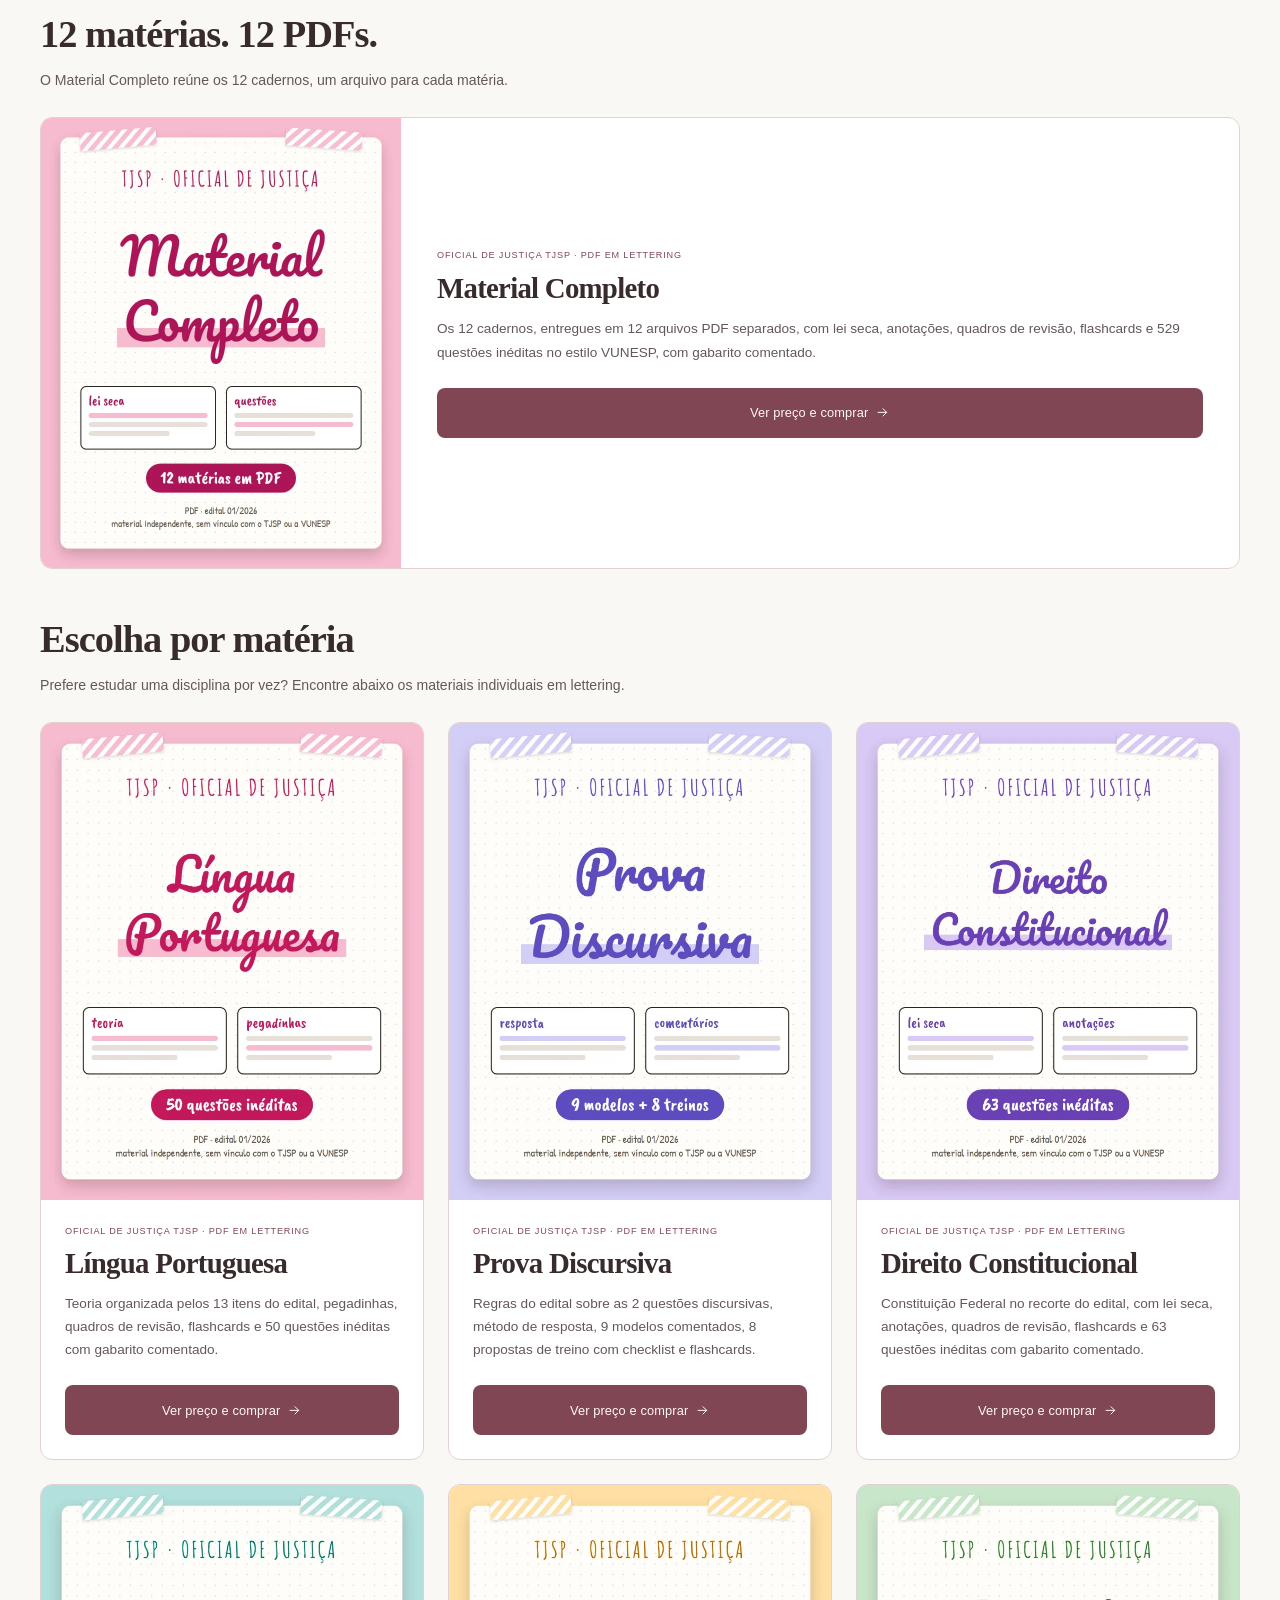
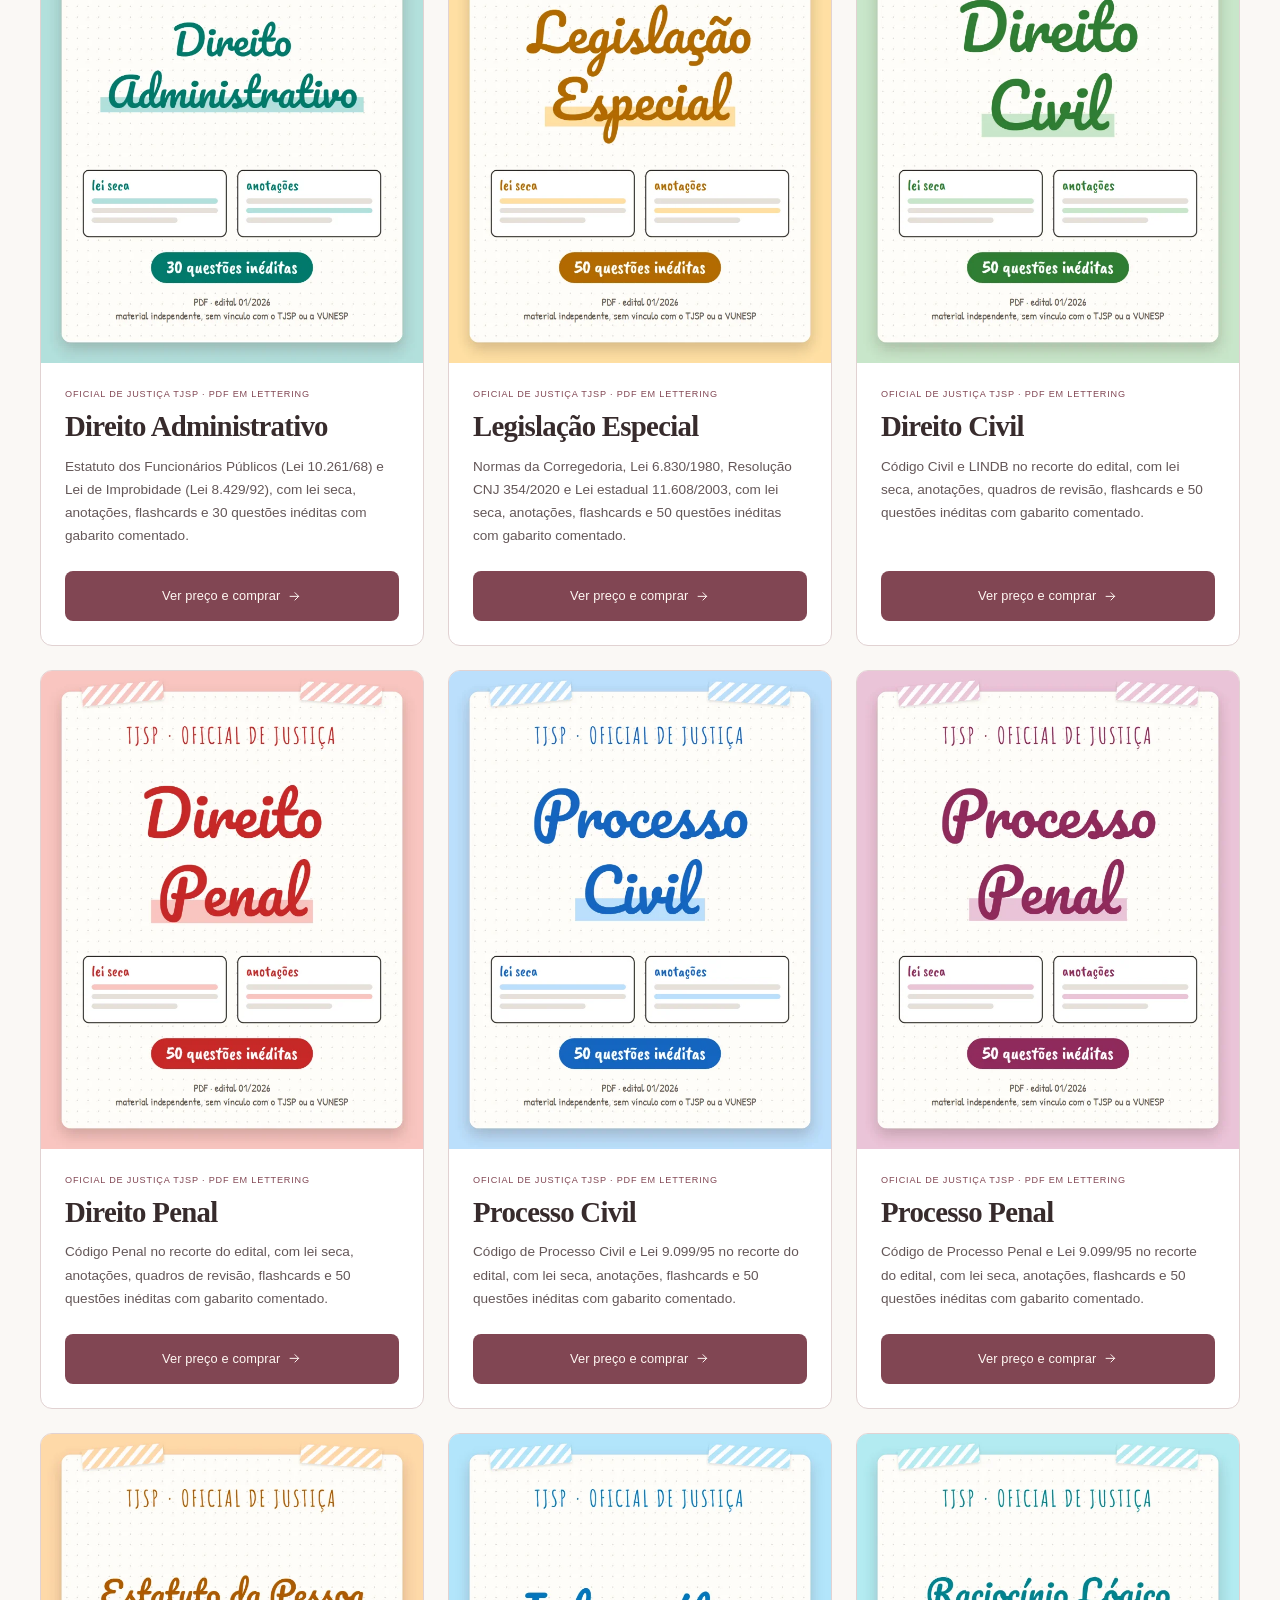
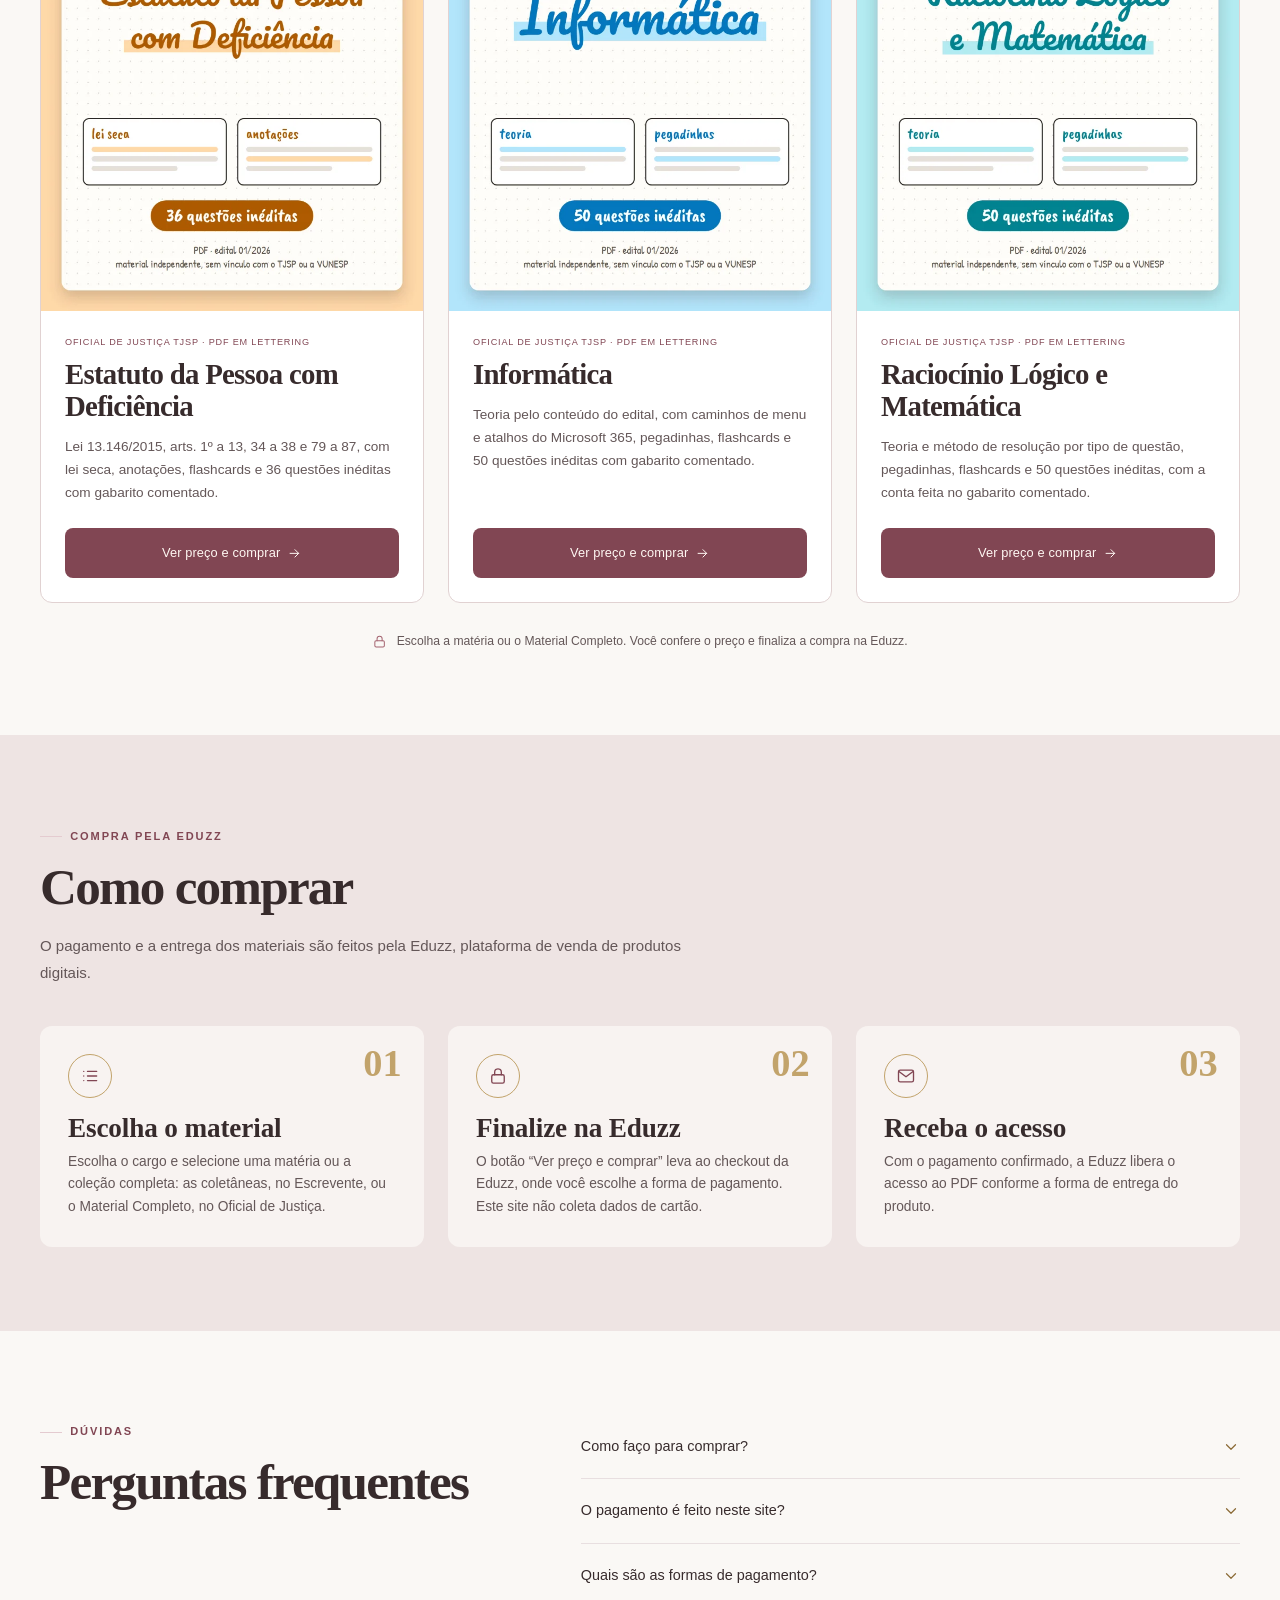
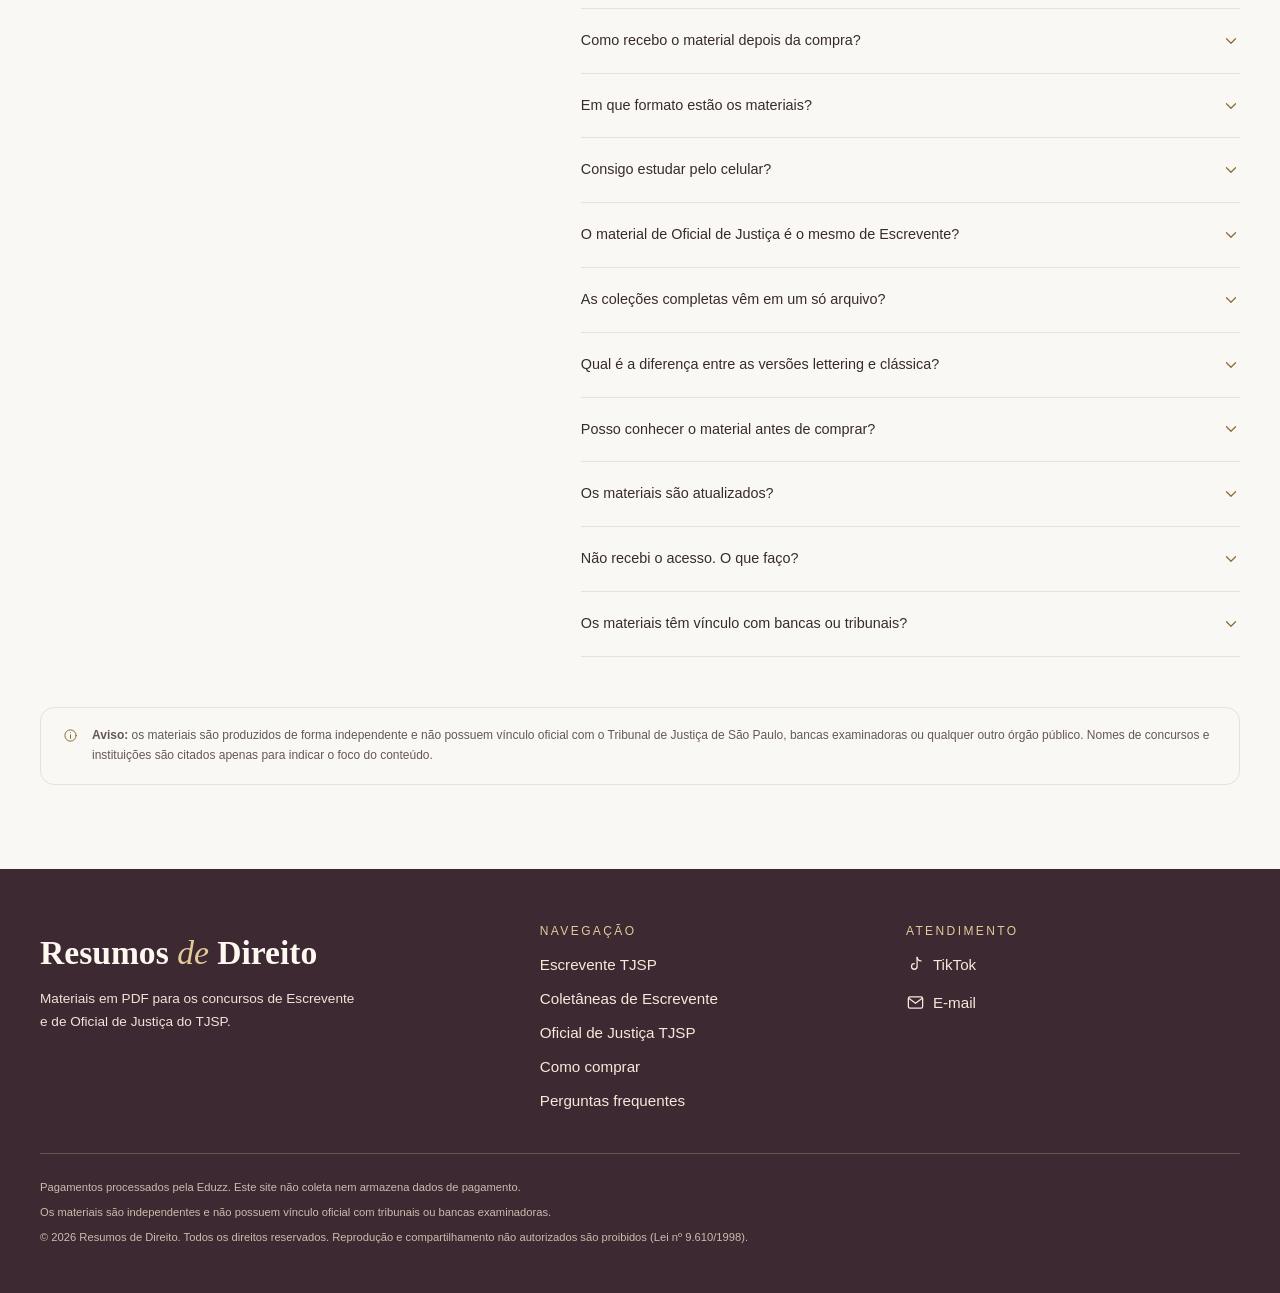
==== commit bc032d0e: "Página da loja com a coleção de Oficial de Justiça TJSP" ====
--- a/index.html
+++ b/index.html
@@ -3,8 +3,8 @@
 <head>
   <meta charset="utf-8">
   <meta name="viewport" content="width=device-width, initial-scale=1, viewport-fit=cover">
-  <title>Resumos de Direito · Escrevente TJSP</title>
-  <meta name="description" content="Materiais em PDF para o concurso de Escrevente TJSP: 12 matérias individuais e as coletâneas em lettering e edição clássica.">
+  <title>Resumos de Direito · Escrevente e Oficial de Justiça TJSP</title>
+  <meta name="description" content="Materiais em PDF para os concursos de Escrevente e de Oficial de Justiça do TJSP: matérias individuais e coleções completas.">
   <meta name="theme-color" content="#FBF8F4">
   <meta name="color-scheme" content="light">
 
@@ -17,7 +17,7 @@
   <meta property="og:locale" content="pt_BR">
   <meta property="og:site_name" content="Resumos de Direito">
   <meta property="og:title" content="Resumos de Direito">
-  <meta property="og:description" content="Mais clareza no seu estudo. Materiais em PDF para o concurso de Escrevente TJSP.">
+  <meta property="og:description" content="Mais clareza no seu estudo. Materiais em PDF para os concursos de Escrevente e de Oficial de Justiça do TJSP.">
   <meta name="twitter:card" content="summary">
 
   <link rel="icon" href="assets/favicon.svg" type="image/svg+xml">
@@ -29,13 +29,15 @@
 
   <script src="config/loja.js" defer></script>
   <script src="config/escrevente.js" defer></script>
+  <script src="config/oficial.js" defer></script>
   <script src="js/nucleo.js" defer></script>
   <script src="js/loja.js" defer></script>
   <script src="js/escrevente.js" defer></script>
+  <script src="js/oficial.js" defer></script>
 
   <script type="application/ld+json">
   { "@context": "https://schema.org", "@type": "WebSite", "name": "Resumos de Direito", "inLanguage": "pt-BR",
-    "description": "Materiais em PDF para o concurso de Escrevente TJSP." }
+    "description": "Materiais em PDF para os concursos de Escrevente e de Oficial de Justiça do TJSP." }
   </script>
 </head>
 <body>
@@ -100,7 +102,7 @@
       <nav class="menu" id="menu-principal" aria-label="Principal">
         <ul>
           <li><a href="#escrevente">Escrevente TJSP</a></li>
-          <li><a href="#coletaneas-titulo">Coletâneas</a></li>
+          <li><a href="#oficial">Oficial de Justiça TJSP</a></li>
           <li><a href="#como-comprar">Como comprar</a></li>
           <li><a href="#duvidas">Dúvidas</a></li>
         </ul>
@@ -114,10 +116,10 @@
 
   <main id="conteudo">
 
-    <section class="destaque-tjsp" aria-label="Materiais para Escrevente TJSP">
+    <section class="destaque-tjsp" aria-label="Materiais para Escrevente e Oficial de Justiça do TJSP">
       <div class="contem destaque-tjsp__inner">
-        <div><p class="destaque-tjsp__etiqueta">Seu concurso em destaque</p><p class="destaque-tjsp__titulo">Escrevente TJSP</p><p class="destaque-tjsp__descricao">12 matérias em PDF e duas coletâneas para organizar seus estudos.</p></div>
-        <div class="destaque-tjsp__acoes"><a class="botao botao--primario" href="#escrevente">Ver materiais de Escrevente <svg class="ico" aria-hidden="true"><use href="#i-seta"></use></svg></a><a class="destaque-tjsp__link" href="#coletaneas-titulo">Conhecer as coletâneas lettering e clássica</a></div>
+        <div><p class="destaque-tjsp__etiqueta">Seu concurso em destaque</p><p class="destaque-tjsp__titulo">Escrevente e Oficial de Justiça TJSP</p><p class="destaque-tjsp__descricao">Uma coleção em PDF para cada cargo, com 12 matérias, cada uma feita para o edital do próprio concurso.</p></div>
+        <div class="destaque-tjsp__acoes"><a class="botao botao--primario" href="#escrevente">Materiais de Escrevente <svg class="ico" aria-hidden="true"><use href="#i-seta"></use></svg></a><a class="botao botao--primario" href="#oficial">Materiais de Oficial de Justiça <svg class="ico" aria-hidden="true"><use href="#i-seta"></use></svg></a></div>
       </div>
     </section>
 
@@ -133,8 +135,8 @@
               Escrevente TJSP
               <svg class="ico" aria-hidden="true" focusable="false"><use href="#i-seta"></use></svg>
             </a>
-            <a class="botao botao--contorno" href="#coletaneas-titulo">
-              Coletâneas
+            <a class="botao botao--contorno" href="#oficial">
+              Oficial de Justiça TJSP
               <svg class="ico" aria-hidden="true" focusable="false"><use href="#i-seta"></use></svg>
             </a>
           </div>
@@ -152,7 +154,7 @@
       </div>
     </section>
 
-    <div class="faixa-editorial" aria-label="Objetivos de estudo"><div class="contem"><span>Escrevente TJSP</span><span aria-hidden="true">✦</span><span>12 matérias</span><span aria-hidden="true">✦</span><span>Lettering e edição clássica</span><span aria-hidden="true">✦</span><span>Seu próximo capítulo</span></div></div>
+    <div class="faixa-editorial" aria-label="Objetivos de estudo"><div class="contem"><span>Escrevente TJSP</span><span aria-hidden="true">✦</span><span>Oficial de Justiça TJSP</span><span aria-hidden="true">✦</span><span>12 matérias em cada coleção</span><span aria-hidden="true">✦</span><span>Seu próximo capítulo</span></div></div>
 
     <section class="secao colecao-escrevente" id="escrevente" aria-labelledby="escrevente-titulo">
       <div class="contem">
@@ -169,6 +171,21 @@
       </div>
     </section>
 
+    <section class="secao colecao-escrevente colecao-oficial" id="oficial" aria-labelledby="oficial-titulo">
+      <div class="contem">
+        <header class="secao__cabecalho"><p class="sobretitulo">Coleção · Oficial de Justiça TJSP</p><h2 id="oficial-titulo">Oficial de Justiça TJSP.<br><em>Escolha seu material.</em></h2><p>Materiais em PDF voltados ao concurso de Oficial de Justiça do TJSP, edital 01/2026. Escolha entre 12 matérias individuais ou leve todas no Material Completo.</p></header>
+        <nav class="escrevente-menu" aria-label="Matérias de Oficial de Justiça TJSP" id="menu-oficial"></nav>
+        <section class="escrevente-grupo" aria-labelledby="oficial-completo-titulo">
+          <header class="escrevente-grupo__cabecalho"><h3 id="oficial-completo-titulo">12 matérias. 12 PDFs.</h3><p>O Material Completo reúne os 12 cadernos, um arquivo para cada matéria.</p></header>
+          <ul class="escrevente-grid escrevente-grid--um" id="lista-oficial-completo"></ul>
+        </section>
+        <div class="escrevente-grupo__cabecalho"><h3 id="materias-oficial-titulo">Escolha por matéria</h3><p>Prefere estudar uma disciplina por vez? Encontre abaixo os materiais individuais em lettering.</p></div>
+        <ul class="escrevente-grid" id="lista-oficial" aria-labelledby="materias-oficial-titulo"></ul>
+        <noscript><p class="vazio">Ative o JavaScript para consultar as matérias de Oficial de Justiça TJSP e seus links de compra.</p></noscript>
+        <p class="escrevente-nota"><svg class="ico" aria-hidden="true"><use href="#i-cadeado"></use></svg> Escolha a matéria ou o Material Completo. Você confere o preço e finaliza a compra na Eduzz.</p>
+      </div>
+    </section>
+
     <!-- ============ COMO COMPRAR ============ -->
     <section class="secao secao--bege" id="como-comprar" aria-labelledby="comprar-titulo">
       <div class="contem">
@@ -181,7 +198,7 @@
           <li class="passo">
             <span class="passo__icone"><svg class="ico" aria-hidden="true" focusable="false"><use href="#i-sumario"></use></svg></span>
             <h3>Escolha o material</h3>
-            <p>Selecione uma das 12 matérias ou uma coletânea, na versão lettering ou clássica.</p>
+            <p>Escolha o cargo e selecione uma matéria ou a coleção completa: as coletâneas, no Escrevente, ou o Material Completo, no Oficial de Justiça.</p>
           </li>
           <li class="passo">
             <span class="passo__icone"><svg class="ico" aria-hidden="true" focusable="false"><use href="#i-cadeado"></use></svg></span>
@@ -226,13 +243,14 @@
       <div class="rodape__grid">
         <div>
           <p class="rodape__marca">Resumos <em>de</em> Direito</p>
-          <p>Materiais em PDF para o concurso de Escrevente TJSP.</p>
+          <p>Materiais em PDF para os concursos de Escrevente e de Oficial de Justiça do TJSP.</p>
         </div>
         <nav aria-label="Rodapé">
           <h2>Navegação</h2>
           <ul>
             <li><a href="#escrevente">Escrevente TJSP</a></li>
-            <li><a href="#coletaneas-titulo">Coletâneas</a></li>
+            <li><a href="#coletaneas-titulo">Coletâneas de Escrevente</a></li>
+            <li><a href="#oficial">Oficial de Justiça TJSP</a></li>
             <li><a href="#como-comprar">Como comprar</a></li>
             <li><a href="#duvidas">Perguntas frequentes</a></li>
           </ul>
--- a/css/estilo.css
+++ b/css/estilo.css
@@ -0,0 +1,1150 @@
+/* =====================================================================
+   Resumos de Direito · estilos da loja
+   Cores, fontes e medidas principais ficam nas variáveis de :root.
+   ===================================================================== */
+
+:root {
+  /* Paleta */
+  --off: #FBF8F4;          /* off-white (fundo)           */
+  --papel: #FFFDFA;        /* cartões                     */
+  --bege: #F3EADF;         /* bege claro                  */
+  --bege-2: #EADCCB;
+  --blush: #F7EDE9;
+  --rose: #A4625B;         /* rosé queimado               */
+  --rose-escuro: #8E4F4A;
+  --rose-claro: #E8CFC8;
+  --rose-nevoa: #F5E7E2;
+  --marrom: #4A3833;       /* marrom suave (texto)        */
+  --marrom-2: #6B5048;
+  --marrom-3: #7A625A;
+  --vinho: #553632;        /* fundo do cartão em destaque */
+  --dourado: #C2A36B;      /* dourado discreto (detalhes) */
+  --dourado-claro: #E3CB98;
+  --dourado-texto: #8A6A35;
+  --linha: #E9DCCF;
+
+  /* Sombras e formas */
+  --sombra: 0 18px 40px -28px rgba(74, 56, 51, .45);
+  --sombra-forte: 0 30px 60px -30px rgba(85, 54, 50, .65);
+  --raio: 18px;
+
+  /* Tipografia */
+  --fonte-titulo: "Cormorant Garamond", Georgia, "Times New Roman", serif;
+  --fonte-texto: "Jost", "Segoe UI", "Helvetica Neue", Arial, sans-serif;
+
+  --largura: 1160px;
+  --topo-altura: 68px;
+  color-scheme: light;
+}
+
+/* ---------- Base ---------- */
+*, *::before, *::after { box-sizing: border-box; }
+[hidden] { display: none !important; }
+
+html {
+  -webkit-text-size-adjust: 100%;
+  scroll-behavior: smooth;
+  scroll-padding-top: calc(var(--topo-altura) + 12px);
+}
+
+body {
+  margin: 0;
+  background: var(--off);
+  color: var(--marrom);
+  font-family: var(--fonte-texto);
+  font-size: 1.0625rem;
+  line-height: 1.65;
+  -webkit-font-smoothing: antialiased;
+  text-rendering: optimizeLegibility;
+}
+
+h1, h2, h3 {
+  margin: 0;
+  font-family: var(--fonte-titulo);
+  font-weight: 600;
+  line-height: 1.1;
+  color: var(--marrom);
+  letter-spacing: -.005em;
+}
+h2 { font-size: clamp(2rem, 1.45rem + 2.3vw, 3rem); }
+h3 { font-size: 1.45rem; }
+p { margin: 0 0 1em; }
+a { color: var(--rose-escuro); text-underline-offset: 3px; }
+img { display: block; max-width: 100%; }
+strong { font-weight: 600; }
+
+:focus-visible { outline: 2px solid var(--rose-escuro); outline-offset: 3px; }
+
+.ico {
+  width: 1.25em;
+  height: 1.25em;
+  flex: none;
+  fill: none;
+  stroke: currentColor;
+  stroke-width: 1.6;
+  stroke-linecap: round;
+  stroke-linejoin: round;
+  vertical-align: middle;
+}
+.ico--cheio { fill: currentColor; }
+
+.sprite { position: absolute; width: 0; height: 0; overflow: hidden; }
+
+.sr-only {
+  position: absolute !important;
+  width: 1px; height: 1px;
+  padding: 0; margin: -1px;
+  overflow: hidden;
+  clip: rect(0 0 0 0);
+  white-space: nowrap;
+  border: 0;
+}
+
+.pular {
+  position: absolute;
+  left: 16px;
+  top: -80px;
+  z-index: 100;
+  padding: .7rem 1.1rem;
+  border-radius: 999px;
+  background: var(--marrom);
+  color: var(--off);
+  text-decoration: none;
+}
+.pular:focus { top: 12px; }
+
+.contem { width: min(100% - 32px, var(--largura)); margin-inline: auto; }
+@media (min-width: 768px) { .contem { width: min(100% - 64px, var(--largura)); } }
+
+.sobretitulo {
+  display: inline-flex;
+  align-items: center;
+  gap: .75em;
+  margin: 0 0 .9rem;
+  font-family: var(--fonte-texto);
+  font-size: .75rem;
+  font-weight: 500;
+  line-height: 1.4;
+  letter-spacing: .22em;
+  text-transform: uppercase;
+  color: var(--dourado-texto);
+}
+.sobretitulo::before { content: ""; width: 28px; height: 1px; background: var(--dourado); }
+
+.vazio {
+  padding: 1.5rem;
+  border: 1px dashed var(--bege-2);
+  border-radius: var(--raio);
+  text-align: center;
+  color: var(--marrom-2);
+}
+
+/* ---------- Botões ---------- */
+.botao {
+  --bg: transparent;
+  --cor: var(--marrom);
+  --borda: transparent;
+  display: inline-flex;
+  align-items: center;
+  justify-content: center;
+  gap: .55em;
+  min-height: 48px;
+  padding: .75em 1.5em;
+  border: 1px solid var(--borda);
+  border-radius: 999px;
+  background: var(--bg);
+  color: var(--cor);
+  font: 500 .95rem/1.2 var(--fonte-texto);
+  letter-spacing: .02em;
+  text-align: center;
+  text-decoration: none;
+  cursor: pointer;
+  transition: background-color .2s, color .2s, border-color .2s, transform .2s, box-shadow .2s;
+  -webkit-tap-highlight-color: transparent;
+}
+.botao .ico { width: 1.15em; height: 1.15em; }
+
+.botao--primario {
+  --bg: var(--rose-escuro);
+  --cor: #FFF8F3;
+  box-shadow: 0 12px 24px -14px rgba(142, 79, 74, .9);
+}
+.botao--primario:hover { --bg: #7A403C; transform: translateY(-1px); }
+
+.botao--dourado {
+  --bg: linear-gradient(135deg, #E6CF9F, #C9A86A);
+  --cor: #3F2724;
+  background: linear-gradient(135deg, #E6CF9F, #C9A86A);
+  font-weight: 600;
+  box-shadow: 0 14px 28px -16px rgba(0, 0, 0, .7);
+}
+.botao--dourado:hover { background: linear-gradient(135deg, #EED9AE, #D2B377); transform: translateY(-1px); }
+
+.botao--contorno { --bg: var(--papel); --borda: rgba(74, 56, 51, .28); }
+.botao--contorno:hover { --bg: var(--rose-nevoa); --borda: var(--rose); --cor: var(--rose-escuro); }
+
+.botao--texto { --cor: var(--rose-escuro); padding-inline: .25em; }
+.botao--texto:hover { text-decoration: underline; }
+
+.botao--pequeno { min-height: 42px; padding: .55em 1.1em; font-size: .88rem; }
+.botao--largo { width: 100%; }
+
+.botao:disabled,
+.botao.is-desativado {
+  --bg: var(--bege-2);
+  --cor: var(--marrom-2);
+  --borda: transparent;
+  box-shadow: none;
+  cursor: not-allowed;
+  transform: none;
+}
+
+/* ---------- Faixa de pré-visualização (só no seu computador) ---------- */
+.aviso-previa {
+  padding: .55rem 16px;
+  background: #3F2E2A;
+  color: #F3E4D3;
+  font-size: .82rem;
+  line-height: 1.5;
+  text-align: center;
+}
+.aviso-previa a { color: var(--dourado-claro); }
+
+/* ---------- Topo ---------- */
+.topo {
+  position: sticky;
+  top: 0;
+  z-index: 50;
+  background: rgba(251, 248, 244, .88);
+  -webkit-backdrop-filter: saturate(1.2) blur(12px);
+  backdrop-filter: saturate(1.2) blur(12px);
+  border-bottom: 1px solid rgba(194, 163, 107, .3);
+}
+.topo__inner {
+  display: flex;
+  align-items: center;
+  justify-content: space-between;
+  gap: 1rem;
+  min-height: var(--topo-altura);
+}
+
+.marca {
+  display: inline-flex;
+  align-items: center;
+  gap: .65rem;
+  color: var(--marrom);
+  text-decoration: none;
+}
+.marca__selo {
+  display: grid;
+  place-items: center;
+  width: 38px;
+  height: 38px;
+  border: 1px solid var(--dourado);
+  border-radius: 50%;
+  background: var(--papel);
+  color: var(--rose-escuro);
+}
+.marca__selo .ico { width: 20px; height: 20px; }
+.marca__nome {
+  font-family: var(--fonte-titulo);
+  font-size: 1.45rem;
+  font-weight: 600;
+  line-height: 1;
+  letter-spacing: .01em;
+  white-space: nowrap;
+}
+@media (max-width: 360px) {
+  .marca__nome { font-size: 1.25rem; }
+  .marca__selo { width: 34px; height: 34px; }
+}
+.marca__nome em, .rodape__marca em, .hero h1 em {
+  font-style: italic;
+  font-weight: 500;
+  color: var(--rose);
+}
+
+.menu { display: flex; align-items: center; gap: 1.75rem; }
+.menu ul { display: flex; gap: 1.6rem; margin: 0; padding: 0; list-style: none; }
+.menu ul a {
+  position: relative;
+  padding: .4rem 0;
+  color: var(--marrom-2);
+  font-size: .95rem;
+  text-decoration: none;
+}
+.menu ul a::after {
+  content: "";
+  position: absolute;
+  left: 0; right: 0; bottom: 0;
+  height: 1px;
+  background: var(--dourado);
+  transform: scaleX(0);
+  transition: transform .25s;
+}
+.menu ul a:hover { color: var(--marrom); }
+.menu ul a:hover::after { transform: scaleX(1); }
+
+.menu-botao { display: none; }
+
+@media (max-width: 859px) {
+  .menu-botao {
+    display: inline-flex;
+    align-items: center;
+    gap: .45rem;
+    flex: none;
+    min-width: 96px;
+    min-height: 44px;
+    justify-content: center;
+    padding: 0 1rem;
+    border: 1px solid var(--linha);
+    border-radius: 999px;
+    background: var(--papel);
+    color: var(--marrom);
+    font: 500 .9rem var(--fonte-texto);
+    cursor: pointer;
+  }
+  .menu {
+    position: absolute;
+    inset: 100% 0 auto 0;
+    display: none;
+    flex-direction: column;
+    align-items: stretch;
+    gap: 0;
+    padding: .25rem 16px 1.25rem;
+    background: var(--off);
+    border-bottom: 1px solid var(--linha);
+    box-shadow: var(--sombra);
+  }
+  .menu.is-aberto { display: flex; }
+  .menu ul { flex-direction: column; gap: 0; }
+  .menu ul a {
+    display: block;
+    padding: .9rem .25rem;
+    border-bottom: 1px solid var(--linha);
+    font-size: 1.05rem;
+  }
+  .menu ul a::after { display: none; }
+  .menu .botao { margin-top: 1rem; }
+}
+
+/* ---------- Página inicial ---------- */
+.hero {
+  position: relative;
+  overflow: clip;
+  padding: clamp(2.5rem, 6vw, 5.5rem) 0 clamp(3rem, 7vw, 6rem);
+  background:
+    radial-gradient(60% 70% at 85% 30%, rgba(232, 207, 200, .55), transparent 70%),
+    radial-gradient(50% 60% at 0% 100%, rgba(233, 219, 190, .45), transparent 70%),
+    var(--off);
+}
+.hero__grid { display: grid; gap: 2.5rem; align-items: center; }
+@media (min-width: 900px) { .hero__grid { grid-template-columns: 1.1fr .9fr; gap: 3rem; } }
+
+.hero h1 {
+  font-size: clamp(3.1rem, 2rem + 5vw, 5.4rem);
+  line-height: .98;
+  letter-spacing: -.015em;
+}
+.hero__frase {
+  margin: 1.1rem 0 1.25rem;
+  font-family: var(--fonte-titulo);
+  font-size: clamp(1.45rem, 1.1rem + 1.2vw, 1.95rem);
+  font-style: italic;
+  font-weight: 500;
+  line-height: 1.25;
+  color: var(--rose-escuro);
+}
+.hero__frase span { display: block; }
+.hero__desc { max-width: 34em; font-size: 1.1rem; color: var(--marrom-2); }
+
+.hero__acoes {
+  display: flex;
+  flex-wrap: wrap;
+  align-items: center;
+  gap: .75rem 1.25rem;
+  margin: 2rem 0 2.25rem;
+}
+
+.hero__selos {
+  display: flex;
+  flex-wrap: wrap;
+  gap: .6rem 1.6rem;
+  margin: 0;
+  padding: 1.4rem 0 0;
+  border-top: 1px solid rgba(194, 163, 107, .35);
+  list-style: none;
+  font-size: .9rem;
+  color: var(--marrom-2);
+}
+.hero__selos li { display: inline-flex; align-items: center; gap: .5rem; }
+.hero__selos .ico { width: 18px; height: 18px; color: var(--dourado-texto); }
+
+.hero__capas {
+  position: relative;
+  width: 100%;
+  max-width: 480px;
+  height: clamp(300px, 42vw, 480px);
+  margin-inline: auto;
+}
+.hero__capas::before {
+  content: "";
+  position: absolute;
+  inset: 4% 6%;
+  border: 1px solid rgba(194, 163, 107, .45);
+  border-radius: 50%;
+}
+.hero__capas::after {
+  content: "";
+  position: absolute;
+  inset: 12% 14%;
+  border-radius: 50%;
+  background: radial-gradient(circle, rgba(255, 253, 250, .9), transparent 70%);
+}
+.hero__capas .capa {
+  position: absolute;
+  top: 50%;
+  left: 50%;
+  z-index: 1;
+  width: 50%;
+  box-shadow: var(--sombra-forte);
+}
+.hero__capas .capa:nth-child(1) { z-index: 3; transform: translate(-50%, -47%); }
+.hero__capas .capa:nth-child(2) { transform: translate(-96%, -52%) rotate(-8deg); }
+.hero__capas .capa:nth-child(3) { transform: translate(-4%, -54%) rotate(7deg); }
+
+/* ---------- Seções ---------- */
+.secao { padding: clamp(3.5rem, 8vw, 6.5rem) 0; }
+.secao--linha { border-top: 1px solid rgba(194, 163, 107, .25); }
+.secao--bege { background: var(--bege); }
+.secao--blush { background: linear-gradient(180deg, var(--blush), var(--off)); }
+
+.secao__cabecalho {
+  max-width: 660px;
+  margin: 0 auto clamp(2rem, 5vw, 3.25rem);
+  text-align: center;
+}
+.secao__cabecalho .sobretitulo::after { content: ""; width: 28px; height: 1px; background: var(--dourado); }
+.secao__cabecalho h2::after {
+  content: "";
+  display: block;
+  width: 64px;
+  height: 9px;
+  margin: 1.1rem auto 0;
+  background: center / contain no-repeat url("data:image/svg+xml,%3Csvg xmlns='http://www.w3.org/2000/svg' viewBox='0 0 64 9'%3E%3Cpath d='M0 4.5h25M39 4.5h25' stroke='%23C2A36B'/%3E%3Cpath d='M32 1l3.5 3.5L32 8l-3.5-3.5z' fill='none' stroke='%23C2A36B'/%3E%3C/svg%3E");
+}
+.secao__cabecalho p:not(.sobretitulo) { margin: 1.1rem 0 0; color: var(--marrom-2); }
+
+/* ---------- Etiquetas de status ---------- */
+.etiqueta {
+  display: inline-flex;
+  align-items: center;
+  gap: .45em;
+  width: fit-content;
+  padding: .3em .8em;
+  border: 1px solid var(--bege-2);
+  border-radius: 999px;
+  background: var(--bege);
+  color: var(--marrom-2);
+  font-size: .7rem;
+  font-weight: 500;
+  line-height: 1.3;
+  letter-spacing: .1em;
+  text-transform: uppercase;
+}
+.etiqueta::before { content: ""; width: 6px; height: 6px; border-radius: 50%; background: currentColor; }
+.etiqueta--ativo { border-color: var(--rose-claro); background: var(--rose-nevoa); color: var(--rose-escuro); }
+.etiqueta--breve { border-color: var(--dourado-claro); background: #FBF4E6; color: var(--dourado-texto); }
+.etiqueta--preparacao { border-style: dashed; background: transparent; }
+
+/* ---------- Capas (geradas a partir do nome da disciplina) ---------- */
+.capa {
+  --c-fundo: #B0716A;
+  --c-fundo-2: #8E4F4A;
+  --c-texto: #FFF6EE;
+  --c-ouro: #E8D2A2;
+  position: relative;
+  display: block;
+  width: 100%;
+  aspect-ratio: 210 / 297;
+  overflow: hidden;
+  border-radius: 3px 9px 9px 3px;
+  container-type: inline-size; /* textos da capa crescem junto com ela (unidade cqi) */
+  background:
+    radial-gradient(120% 70% at 85% 0%, rgba(255, 255, 255, .2), transparent 60%),
+    linear-gradient(160deg, var(--c-fundo), var(--c-fundo-2));
+  color: var(--c-texto);
+  text-align: center;
+}
+.capa::after {
+  /* lombada */
+  content: "";
+  position: absolute;
+  inset: 0 auto 0 0;
+  width: 4.5%;
+  background: linear-gradient(90deg, rgba(0, 0, 0, .2), rgba(255, 255, 255, .15) 70%, transparent);
+}
+.capa__miolo {
+  position: absolute;
+  inset: 0;
+  display: flex;
+  flex-direction: column;
+  align-items: center;
+  justify-content: space-between;
+  padding: 12cqi 10cqi 10cqi 11cqi;
+}
+.capa__miolo::before {
+  /* moldura dourada */
+  content: "";
+  position: absolute;
+  inset: 5cqi 5cqi 5cqi 7cqi;
+  border: 1px solid var(--c-ouro);
+  border-radius: 2px 5px 5px 2px;
+  opacity: .75;
+  pointer-events: none;
+}
+.capa__marca {
+  font-size: 4.4cqi;
+  letter-spacing: .26em;
+  line-height: 1.3;
+  text-transform: uppercase;
+  opacity: .9;
+}
+.capa__centro { display: flex; flex-direction: column; align-items: center; gap: 7cqi; }
+.capa__icone {
+  display: grid;
+  place-items: center;
+  width: 25cqi;
+  height: 25cqi;
+  border: 1px solid var(--c-ouro);
+  border-radius: 50%;
+  color: var(--c-ouro);
+}
+.capa__icone .ico { width: 13cqi; height: 13cqi; stroke-width: 1.3; }
+.capa__titulo {
+  font-family: var(--fonte-titulo);
+  font-size: 11cqi;
+  font-weight: 600;
+  line-height: 1.02;
+  overflow-wrap: anywhere;
+}
+.capa__titulo small {
+  display: block;
+  margin-bottom: 3cqi;
+  font-family: var(--fonte-texto);
+  font-size: 4.6cqi;
+  font-weight: 400;
+  letter-spacing: .32em;
+  text-transform: uppercase;
+  color: var(--c-ouro);
+}
+.capa__rodape {
+  font-size: 3.6cqi;
+  letter-spacing: .14em;
+  line-height: 1.3;
+  text-transform: uppercase;
+  opacity: .85;
+}
+.capa--imagem { background: var(--bege-2); }
+.capa--imagem::after { display: none; }
+.capa--imagem img { width: 100%; height: 100%; object-fit: cover; }
+
+.capa--rose      { --c-fundo: #B5766E; --c-fundo-2: #8E4F4A; }
+.capa--cacau     { --c-fundo: #7E5E54; --c-fundo-2: #4E3934; }
+.capa--terracota { --c-fundo: #BC7A5F; --c-fundo-2: #93573F; }
+.capa--malva     { --c-fundo: #A47D86; --c-fundo-2: #75535E; }
+.capa--dourado   { --c-fundo: #D9BF8C; --c-fundo-2: #B08F55; --c-texto: #3F2724; --c-ouro: #6B4E1F; }
+.capa--vinho     { --c-fundo: #84474D; --c-fundo-2: #5A2C33; }
+.capa--areia     { --c-fundo: #EFE2CF; --c-fundo-2: #DCC6A8; --c-texto: #4A3833; --c-ouro: #9C7A40; }
+.capa--nude      { --c-fundo: #F4E1D9; --c-fundo-2: #DFBDB0; --c-texto: #553632; --c-ouro: #9C7A40; }
+
+.capa--mini { border-radius: 2px 5px 5px 2px; }
+.capa--mini .capa__miolo { justify-content: center; padding: 10cqi 8cqi; }
+.capa--mini .capa__marca,
+.capa--mini .capa__rodape,
+.capa--mini .capa__titulo small { visibility: hidden; }
+.capa--mini .capa__titulo { font-size: 13cqi; }
+
+/* ---------- Grade de disciplinas ---------- */
+.disciplinas {
+  display: grid;
+  grid-template-columns: repeat(2, minmax(0, 1fr));
+  gap: 1rem;
+  margin: 0;
+  padding: 0;
+  list-style: none;
+}
+@media (min-width: 720px) { .disciplinas { grid-template-columns: repeat(3, minmax(0, 1fr)); gap: 1.5rem; } }
+
+.dcard {
+  position: relative;
+  display: flex;
+  flex-direction: column;
+  height: 100%;
+  overflow: hidden;
+  border: 1px solid var(--linha);
+  border-radius: var(--raio);
+  background: var(--papel);
+  transition: transform .25s, box-shadow .25s, border-color .25s;
+}
+.dcard:hover { transform: translateY(-4px); border-color: var(--rose-claro); box-shadow: var(--sombra); }
+.dcard.is-atual { border-color: var(--rose); box-shadow: 0 0 0 1px var(--rose), var(--sombra); }
+
+.dcard__palco {
+  display: grid;
+  place-items: center;
+  padding: 1.25rem .75rem;
+  background: linear-gradient(160deg, var(--rose-nevoa), var(--bege));
+}
+.dcard__palco .capa {
+  width: min(76%, 200px);
+  box-shadow: 0 16px 28px -16px rgba(74, 56, 51, .6);
+  transition: transform .3s;
+}
+.dcard:hover .capa { transform: translateY(-3px) rotate(-1.5deg); }
+
+.dcard__info { display: flex; flex: 1; flex-direction: column; gap: .4rem; padding: .95rem .9rem 1.1rem; }
+.dcard__nome { font-size: 1.2rem; line-height: 1.12; }
+.dcard__nome a { color: inherit; text-decoration: none; }
+.dcard__nome a::after { content: ""; position: absolute; inset: 0; z-index: 1; border-radius: var(--raio); }
+.dcard__nome a:focus-visible { outline: none; }
+.dcard__nome a:focus-visible::after { outline: 2px solid var(--rose-escuro); outline-offset: -3px; }
+.dcard__preco { margin: 0; font-size: .86rem; color: var(--marrom-3); }
+.dcard__preco strong { color: var(--marrom); }
+.dcard__cta {
+  display: inline-flex;
+  align-items: center;
+  gap: .4rem;
+  margin-top: auto;
+  padding-top: .35rem;
+  color: var(--rose-escuro);
+  font-size: .86rem;
+  font-weight: 500;
+}
+.dcard__cta .ico { transition: transform .25s; }
+.dcard:hover .dcard__cta .ico { transform: translateX(3px); }
+
+@media (min-width: 720px) {
+  .dcard__palco { padding: 1.75rem 1rem; }
+  .dcard__info { padding: 1.15rem 1.25rem 1.35rem; }
+  .dcard__nome { font-size: 1.5rem; }
+}
+
+/* ---------- Página da disciplina ---------- */
+.painel {
+  padding: clamp(2.25rem, 6vw, 4.5rem) 0 clamp(3rem, 7vw, 5rem);
+  border-block: 1px solid var(--linha);
+  background: var(--bege);
+}
+.painel:focus { outline: none; }
+
+.painel__trilha {
+  display: flex;
+  flex-wrap: wrap;
+  align-items: center;
+  gap: .75rem 1.25rem;
+  margin-bottom: 2rem;
+}
+.voltar {
+  display: inline-flex;
+  align-items: center;
+  gap: .4rem;
+  color: var(--marrom-2);
+  font-size: .9rem;
+  text-decoration: none;
+}
+.voltar:hover { color: var(--rose-escuro); }
+
+.pilulas {
+  display: flex;
+  flex: 1 1 100%;
+  gap: .5rem;
+  min-width: 0;
+  margin: 0;
+  padding: 0 0 .35rem;
+  overflow-x: auto;
+  list-style: none;
+  scrollbar-width: none;
+}
+.pilulas::-webkit-scrollbar { display: none; }
+@media (min-width: 900px) { .pilulas { flex: 1 1 0; justify-content: flex-end; flex-wrap: wrap; overflow: visible; } }
+.pilulas a {
+  display: inline-flex;
+  align-items: center;
+  min-height: 38px;
+  padding: .35rem .95rem;
+  border: 1px solid var(--bege-2);
+  border-radius: 999px;
+  background: var(--papel);
+  color: var(--marrom-2);
+  font-size: .85rem;
+  text-decoration: none;
+  white-space: nowrap;
+}
+.pilulas a:hover { border-color: var(--rose); color: var(--rose-escuro); }
+.pilulas a[aria-current="page"] { border-color: var(--marrom); background: var(--marrom); color: var(--off); }
+
+.painel__topo {
+  display: grid;
+  grid-template-columns: 108px 1fr;
+  grid-template-areas: "capa info" "acoes acoes";
+  gap: 1.25rem;
+  align-items: center;
+  margin-bottom: clamp(2.25rem, 5vw, 3.25rem);
+}
+.painel__topo > .capa { grid-area: capa; box-shadow: var(--sombra-forte); }
+.painel__info { grid-area: info; display: flex; flex-direction: column; align-items: flex-start; gap: .65rem; }
+.painel__info .sobretitulo { margin: 0; }
+.painel__info h2 { font-size: clamp(1.85rem, 1.3rem + 2.6vw, 3.2rem); }
+.painel__info h2:focus { outline: none; }
+.painel__chamada { margin: 0; color: var(--marrom-2); }
+.painel__acoes { grid-area: acoes; display: flex; flex-wrap: wrap; gap: .6rem; }
+@media (max-width: 479px) { .painel__acoes .botao { flex: 1 1 100%; } }
+@media (min-width: 760px) {
+  .painel__topo { grid-template-columns: 190px 1fr; grid-template-areas: "capa info" "capa acoes"; column-gap: 2.5rem; row-gap: 1.5rem; align-items: end; }
+  .painel__acoes { align-self: start; }
+}
+
+.preparacao {
+  display: flex;
+  gap: 1rem;
+  align-items: flex-start;
+  margin-bottom: 2rem;
+  padding: 1.25rem 1.4rem;
+  border: 1px dashed var(--dourado);
+  border-radius: var(--raio);
+  background: var(--papel);
+}
+.preparacao__icone { color: var(--dourado-texto); }
+.preparacao__icone .ico { width: 28px; height: 28px; }
+.preparacao h3 { margin-bottom: .35rem; font-size: 1.35rem; }
+.preparacao p { margin: 0 0 .9rem; color: var(--marrom-2); }
+
+/* ---------- Cartões de produto ---------- */
+.produtos { display: grid; gap: 1.25rem; padding-top: .9rem; }
+@media (min-width: 640px) {
+  .produtos { grid-template-columns: repeat(2, minmax(0, 1fr)); }
+  .produto--destaque { grid-column: 1 / -1; }
+}
+@media (max-width: 979px) { .produto--destaque { order: -1; } }
+@media (min-width: 980px) {
+  .produtos { grid-template-columns: repeat(3, minmax(0, 1fr)); gap: 1.5rem; padding-top: 1.5rem; }
+  .produto { order: var(--ordem, 0); }
+  .produto--destaque { grid-column: auto; margin-block: -1rem; }
+}
+
+.produto {
+  position: relative;
+  display: flex;
+  flex-direction: column;
+  gap: 1rem;
+  padding: 1.75rem 1.4rem 1.4rem;
+  border: 1px solid var(--linha);
+  border-radius: var(--raio);
+  background: var(--papel);
+  box-shadow: var(--sombra);
+}
+@media (min-width: 980px) { .produto { padding: 2rem 1.6rem 1.6rem; } }
+
+.produto__selo {
+  position: absolute;
+  top: 0;
+  left: 50%;
+  display: inline-flex;
+  align-items: center;
+  gap: .45em;
+  margin: 0;
+  padding: .5em 1.15em;
+  border-radius: 999px;
+  background: linear-gradient(90deg, #E6CF9F, #C9A86A);
+  box-shadow: 0 10px 20px -12px rgba(0, 0, 0, .6);
+  color: #3F2724;
+  font-size: .7rem;
+  font-weight: 600;
+  letter-spacing: .14em;
+  text-transform: uppercase;
+  white-space: nowrap;
+  transform: translate(-50%, -50%);
+}
+.produto__selo .ico { width: 1.1em; height: 1.1em; }
+
+.produto__cabecalho { display: flex; align-items: center; gap: .85rem; }
+.produto__icone {
+  display: grid;
+  flex: none;
+  place-items: center;
+  width: 46px;
+  height: 46px;
+  border: 1px solid var(--rose-claro);
+  border-radius: 50%;
+  background: var(--rose-nevoa);
+  color: var(--rose-escuro);
+}
+.produto__nome { font-size: 1.55rem; line-height: 1.08; }
+.produto__desc { margin: 0; color: var(--marrom-2); font-size: .97rem; }
+
+.produto__inclui {
+  display: grid;
+  gap: .4rem;
+  margin: 0;
+  padding: .85rem 1rem;
+  border: 1px dashed rgba(227, 203, 152, .45);
+  border-radius: 12px;
+  list-style: none;
+  font-size: .93rem;
+}
+.produto__inclui li { display: flex; align-items: center; gap: .55rem; }
+.produto__inclui .ico { width: 18px; height: 18px; color: var(--dourado-claro); }
+
+/* Seletor lettering / comum */
+.versoes { min-width: 0; margin: 0; padding: 0; border: 0; }
+.versoes legend {
+  margin-bottom: .5rem;
+  padding: 0;
+  color: var(--dourado-texto);
+  font-size: .72rem;
+  font-weight: 500;
+  letter-spacing: .16em;
+  text-transform: uppercase;
+}
+.versoes__opcoes {
+  display: grid;
+  grid-template-columns: 1fr 1fr;
+  gap: 4px;
+  padding: 4px;
+  border: 1px solid var(--bege-2);
+  border-radius: 999px;
+  background: var(--bege);
+}
+.versao { position: relative; display: block; cursor: pointer; }
+.versao input { position: absolute; inset: 0; width: 100%; height: 100%; margin: 0; opacity: 0; cursor: pointer; }
+.versao span {
+  display: flex;
+  align-items: center;
+  justify-content: center;
+  gap: .4rem;
+  min-height: 40px;
+  border-radius: 999px;
+  color: var(--marrom-2);
+  font-size: .88rem;
+  font-weight: 500;
+  transition: background-color .2s, color .2s, box-shadow .2s;
+}
+.versao span .ico { width: 1.05em; height: 1.05em; }
+.versao input:checked + span { background: var(--papel); color: var(--rose-escuro); box-shadow: 0 4px 12px -6px rgba(74, 56, 51, .4); }
+.versao input:focus-visible + span { outline: 2px solid var(--rose-escuro); outline-offset: 2px; }
+.versoes__ajuda { min-height: 1.5em; margin: .5rem 0 0; color: var(--marrom-3); font-size: .82rem; }
+.versoes__unica { margin: 0; color: var(--marrom-3); font-size: .85rem; }
+
+/* Preço e compra */
+.produto__rodape { display: grid; gap: .9rem; margin-top: auto; padding-top: 1.1rem; border-top: 1px solid var(--linha); }
+.produto__preco p { margin: 0; }
+.produto__economia {
+  display: inline-flex;
+  margin-bottom: .55rem !important;
+  padding: .3em .85em;
+  border-radius: 999px;
+  background: var(--rose-nevoa);
+  color: var(--rose-escuro);
+  font-size: .76rem;
+  font-weight: 600;
+  letter-spacing: .08em;
+  text-transform: uppercase;
+}
+.produto__valor { display: flex; flex-wrap: wrap; align-items: baseline; gap: .15rem .6rem; }
+.produto__de { color: var(--marrom-3); font-size: .9rem; }
+.produto__valor strong {
+  font-family: var(--fonte-titulo);
+  font-size: 2.6rem;
+  font-weight: 600;
+  font-variant-numeric: lining-nums;
+  line-height: 1;
+  letter-spacing: -.01em;
+  color: var(--marrom);
+}
+.produto__meta { display: flex; align-items: center; gap: .45rem; margin: 0; color: var(--marrom-3); font-size: .8rem; }
+.produto__meta .ico { width: 16px; height: 16px; }
+.produto__compra { display: grid; gap: .5rem; }
+.produto__compra p { margin: 0; color: var(--marrom-3); font-size: .78rem; text-align: center; }
+
+/* Cartão em destaque (combo) */
+.produto--destaque {
+  border-color: rgba(227, 203, 152, .55);
+  background:
+    radial-gradient(120% 60% at 100% 0%, rgba(227, 203, 152, .2), transparent 60%),
+    linear-gradient(165deg, #6B4541, var(--vinho));
+  box-shadow: var(--sombra-forte);
+  color: #F7EEE6;
+}
+.produto--destaque .produto__nome,
+.produto--destaque .produto__valor strong { color: #FFF8F0; }
+.produto--destaque .produto__desc,
+.produto--destaque .produto__de,
+.produto--destaque .produto__meta,
+.produto--destaque .produto__compra p,
+.produto--destaque .versoes__ajuda,
+.produto--destaque .versoes__unica { color: rgba(247, 238, 230, .82); }
+.produto--destaque .produto__icone { border-color: rgba(227, 203, 152, .45); background: rgba(227, 203, 152, .12); color: var(--dourado-claro); }
+.produto--destaque .versoes legend { color: var(--dourado-claro); }
+.produto--destaque .versoes__opcoes { border-color: rgba(227, 203, 152, .3); background: rgba(0, 0, 0, .18); }
+.produto--destaque .versao span { color: rgba(247, 238, 230, .82); }
+.produto--destaque .versao input:checked + span { background: #F7EEE6; color: var(--vinho); }
+.produto--destaque .produto__rodape { border-top-color: rgba(227, 203, 152, .25); }
+.produto--destaque .produto__economia { border: 1px solid rgba(227, 203, 152, .45); background: rgba(227, 203, 152, .14); color: #F0DDB4; }
+.produto--destaque .botao:disabled { --bg: rgba(255, 255, 255, .14); --cor: #F7EEE6; }
+.produto--destaque :focus-visible,
+.produto--destaque .versao input:focus-visible + span { outline-color: var(--dourado-claro); }
+
+.produtos__nota {
+  display: flex;
+  align-items: center;
+  justify-content: center;
+  gap: .45rem;
+  margin: 2.25rem 0 0;
+  color: var(--marrom-3);
+  font-size: .85rem;
+  text-align: center;
+}
+.produtos__nota .ico { flex: none; width: 16px; height: 16px; color: var(--dourado-texto); }
+
+/* ---------- Sobre os materiais ---------- */
+.sobre { display: grid; gap: 2.5rem; }
+@media (min-width: 940px) { .sobre { grid-template-columns: .95fr 1.05fr; gap: 4rem; align-items: start; } }
+.sobre__texto h2 { margin-bottom: 1.25rem; }
+.sobre__texto > p:not(.sobretitulo) { color: var(--marrom-2); }
+
+.formatos { display: grid; gap: 0; margin: 1.75rem 0 0; }
+.formatos div { padding: 1rem 0; border-top: 1px solid rgba(194, 163, 107, .35); }
+.formatos div:last-child { border-bottom: 1px solid rgba(194, 163, 107, .35); }
+.formatos dt { font-family: var(--fonte-titulo); font-size: 1.3rem; font-weight: 600; }
+.formatos dd { margin: .2rem 0 0; color: var(--marrom-2); font-size: .97rem; }
+
+.recursos { display: grid; gap: 1rem; margin: 0; padding: 0; list-style: none; }
+@media (min-width: 560px) { .recursos { grid-template-columns: repeat(2, minmax(0, 1fr)); } }
+.recurso { padding: 1.5rem 1.35rem; border: 1px solid var(--linha); border-radius: 16px; background: var(--papel); }
+.recurso h3 { margin: .9rem 0 .4rem; font-size: 1.3rem; }
+.recurso p { margin: 0; color: var(--marrom-2); font-size: .95rem; }
+.recurso__icone, .passo__icone {
+  display: grid;
+  place-items: center;
+  width: 44px;
+  height: 44px;
+  border: 1px solid var(--dourado);
+  border-radius: 50%;
+  color: var(--rose-escuro);
+}
+
+/* ---------- Amostras ---------- */
+.amostras { display: grid; gap: .85rem; margin: 0; padding: 0; list-style: none; }
+@media (min-width: 700px) { .amostras { grid-template-columns: repeat(2, minmax(0, 1fr)); } }
+@media (min-width: 1040px) { .amostras { grid-template-columns: repeat(3, minmax(0, 1fr)); } }
+.amostra {
+  display: grid;
+  grid-template-columns: 52px 1fr auto;
+  align-items: center;
+  gap: 1rem;
+  padding: .85rem 1rem;
+  border: 1px solid var(--linha);
+  border-radius: 14px;
+  background: var(--papel);
+}
+.amostra h3 { font-size: 1.15rem; }
+.amostra p { margin: .1rem 0 0; color: var(--marrom-3); font-size: .82rem; }
+
+/* ---------- Como comprar ---------- */
+.passos { display: grid; gap: 1.25rem; margin: 0; padding: 0; list-style: none; counter-reset: passo; }
+@media (min-width: 820px) { .passos { grid-template-columns: repeat(3, minmax(0, 1fr)); gap: 1.5rem; } }
+.passo {
+  position: relative;
+  padding: 1.75rem 1.5rem 1.6rem;
+  border: 1px solid var(--linha);
+  border-radius: var(--raio);
+  background: var(--papel);
+  counter-increment: passo;
+}
+.passo::after {
+  content: counter(passo, decimal-leading-zero);
+  position: absolute;
+  top: 1.1rem;
+  right: 1.4rem;
+  color: var(--dourado);
+  font-family: var(--fonte-titulo);
+  font-size: 2.4rem;
+  font-weight: 600;
+  line-height: 1;
+}
+.passo h3 { margin: 1rem 0 .4rem; font-size: 1.35rem; }
+.passo p { margin: 0; color: var(--marrom-2); font-size: .96rem; }
+
+/* ---------- Perguntas frequentes ---------- */
+.faq { display: grid; gap: .75rem; max-width: 820px; margin: 0 auto; }
+.faq__item { border: 1px solid var(--linha); border-radius: 14px; background: var(--papel); transition: border-color .2s; }
+.faq__item[open] { border-color: var(--rose-claro); }
+.faq__item summary {
+  display: flex;
+  align-items: center;
+  justify-content: space-between;
+  gap: 1rem;
+  min-height: 56px;
+  padding: 1rem 1.25rem;
+  border-radius: 14px;
+  color: var(--marrom);
+  font-weight: 500;
+  cursor: pointer;
+  list-style: none;
+}
+.faq__item summary::-webkit-details-marker { display: none; }
+.faq__item summary .ico { color: var(--dourado-texto); transition: transform .25s; }
+.faq__item[open] summary .ico { transform: rotate(180deg); }
+.faq__resposta { padding: 0 1.25rem 1.1rem; color: var(--marrom-2); font-size: .98rem; }
+.faq__resposta p:last-child { margin-bottom: 0; }
+.faq__mais { margin: 2rem 0 0; text-align: center; }
+
+.aviso-legal {
+  display: flex;
+  align-items: flex-start;
+  gap: .9rem;
+  max-width: 820px;
+  margin: 3rem auto 0;
+  padding: 1.15rem 1.35rem;
+  border: 1px solid var(--dourado-claro);
+  border-radius: 14px;
+  background: #FCF7EE;
+  color: var(--marrom-2);
+  font-size: .9rem;
+}
+.aviso-legal .ico { margin-top: .15rem; color: var(--dourado-texto); }
+.aviso-legal p { margin: 0; }
+
+/* ---------- Rodapé ---------- */
+.rodape {
+  padding: 3.5rem 0 calc(6rem + env(safe-area-inset-bottom));
+  background: #4A3833;
+  color: #EFE3D8;
+  font-size: .95rem;
+}
+@media (min-width: 600px) { .rodape { padding-bottom: 2.5rem; } }
+.rodape a { color: #F6E9DA; text-decoration: none; }
+.rodape a:hover { text-decoration: underline; }
+.rodape :focus-visible { outline-color: var(--dourado-claro); }
+.rodape__grid { display: grid; gap: 2rem; }
+@media (min-width: 800px) { .rodape__grid { grid-template-columns: 1.4fr 1fr 1fr; } }
+.rodape__marca { margin-bottom: .5rem; font-family: var(--fonte-titulo); font-size: 1.7rem; font-weight: 600; color: #FFF8F0; }
+.rodape__marca em { color: var(--dourado-claro); }
+.rodape h2 {
+  margin-bottom: .9rem;
+  font-family: var(--fonte-texto);
+  font-size: .75rem;
+  font-weight: 500;
+  letter-spacing: .2em;
+  text-transform: uppercase;
+  color: var(--dourado-claro);
+}
+.rodape ul { display: grid; gap: .55rem; margin: 0; padding: 0; list-style: none; }
+.rodape ul a { display: inline-flex; align-items: center; gap: .5rem; }
+.rodape__base {
+  margin-top: 2.5rem;
+  padding-top: 1.5rem;
+  border-top: 1px solid rgba(227, 203, 152, .25);
+  color: #CDBBAE;
+  font-size: .8rem;
+}
+.rodape__base p { margin: 0 0 .4rem; }
+
+/* ---------- WhatsApp flutuante ---------- */
+.whats-flutuante {
+  position: fixed;
+  right: max(16px, env(safe-area-inset-right));
+  bottom: max(16px, env(safe-area-inset-bottom));
+  z-index: 60;
+  display: inline-flex;
+  align-items: center;
+  justify-content: center;
+  gap: .55rem;
+  min-width: 54px;
+  min-height: 54px;
+  padding: 0 1.2rem 0 1rem;
+  border: 1px solid rgba(227, 203, 152, .55);
+  border-radius: 999px;
+  background: var(--rose-escuro);
+  box-shadow: 0 14px 30px -12px rgba(85, 54, 50, .75);
+  color: #FFF8F3;
+  font-size: .92rem;
+  font-weight: 500;
+  text-decoration: none;
+  transition: transform .2s, background-color .2s;
+}
+.whats-flutuante:hover { background: #7A403C; transform: translateY(-2px); }
+.whats-flutuante .ico { width: 22px; height: 22px; }
+@media (max-width: 599px) {
+  .whats-flutuante { padding: 0; }
+  .whats-flutuante__rotulo {
+    position: absolute; width: 1px; height: 1px; overflow: hidden;
+    clip: rect(0 0 0 0); white-space: nowrap;
+  }
+}
+
+/* ---------- Janela do sumário ---------- */
+.dialogo {
+  width: min(640px, 100% - 32px);
+  max-height: min(82vh, 760px);
+  padding: 0;
+  overflow: auto;
+  border: 1px solid var(--linha);
+  border-radius: 20px;
+  background: var(--papel);
+  box-shadow: var(--sombra-forte);
+  color: var(--marrom);
+}
+.dialogo::backdrop { background: rgba(60, 42, 38, .45); -webkit-backdrop-filter: blur(3px); backdrop-filter: blur(3px); }
+.dialogo__cabecalho {
+  position: sticky;
+  top: 0;
+  display: flex;
+  align-items: flex-start;
+  justify-content: space-between;
+  gap: 1rem;
+  padding: 1.4rem 1.5rem 1rem;
+  border-bottom: 1px solid var(--linha);
+  background: var(--papel);
+}
+.dialogo__cabecalho .sobretitulo { margin-bottom: .35rem; }
+.dialogo__cabecalho h2 { font-size: 1.9rem; }
+.dialogo__fechar {
+  display: grid;
+  flex: none;
+  place-items: center;
+  width: 44px;
+  height: 44px;
+  border: 1px solid var(--linha);
+  border-radius: 50%;
+  background: var(--off);
+  color: var(--marrom);
+  cursor: pointer;
+}
+.dialogo__fechar:hover { border-color: var(--rose); color: var(--rose-escuro); }
+.dialogo__corpo { padding: 1rem 1.5rem 1.75rem; }
+
+.sumario { margin: 0; padding: 0; list-style: none; counter-reset: item; }
+.sumario > li {
+  display: grid;
+  grid-template-columns: 2.4rem 1fr;
+  padding: .7rem 0;
+  border-bottom: 1px dashed var(--linha);
+  counter-increment: item;
+}
+.sumario > li::before {
+  content: counter(item, decimal-leading-zero);
+  color: var(--dourado-texto);
+  font-family: var(--fonte-titulo);
+  font-size: 1.1rem;
+  font-weight: 600;
+}
+.sumario ul { grid-column: 2; margin: .4rem 0 0; padding-left: 1.1rem; color: var(--marrom-2); font-size: .95rem; }
+.sumario__vazio { margin: .5rem 0 0; color: var(--marrom-2); }
+
+/* ---------- Movimento reduzido ---------- */
+@media (prefers-reduced-motion: reduce) {
+  html { scroll-behavior: auto; }
+  *, *::before, *::after { transition-duration: .01ms !important; animation-duration: .01ms !important; }
+}
--- a/css/editorial.css
+++ b/css/editorial.css
@@ -0,0 +1,287 @@
+/* Direção editorial: papel, rosé e tipografia com espaço para respirar.
+   Complementa o sistema de componentes de estilo.css. */
+:root {
+  --off: #faf8f5;
+  --papel: #fffefa;
+  --marrom: #372b2c;
+  --marrom-2: #645758;
+  --rose: #a56571;
+  --rose-escuro: #814653;
+  --rose-claro: #e4cbd0;
+  --rose-nevoa: #f2e6e8;
+  --vinho: #482d38;
+  --linha: #e8dfe0;
+  --largura: 1200px;
+  --topo-altura: 84px;
+  --raio: 16px;
+}
+body { font-size: 1rem; }
+h2 { font-size: clamp(2.25rem, 4vw, 3.6rem); line-height: 1.08; letter-spacing: -.035em; }
+h2 em { color: var(--rose-escuro); font-weight: 500; }
+.contem { width: min(100% - 80px, var(--largura)); }
+.botao { min-height: 50px; border-radius: 8px; font-size: .9rem; letter-spacing: .01em; }
+.botao--primario { --bg: var(--rose-escuro); box-shadow: none; }
+.botao--primario:hover { --bg: #693641; box-shadow: 0 8px 22px #81465325; }
+.botao--contorno { --bg: transparent; --borda: #cbbdbf; }
+.botao--dourado { border-radius: 8px; }
+.botao--texto { border-radius: 0; }
+.sobretitulo { font-size: .69rem; font-weight: 600; letter-spacing: .17em; color: var(--rose-escuro); }
+.sobretitulo::before { width: 22px; background: var(--rose-claro); }
+.topo { background: #faf8f5f5; border-bottom-color: #e8dfe0; }
+.marca__selo { width: 38px; height: 43px; border-radius: 14px 14px 7px 7px; border-color: #cba7b0; background: transparent; }
+.marca__nome { font-size: 1.65rem; letter-spacing: -.035em; }
+.menu { gap: 1.5rem; }
+.menu ul { gap: 1.8rem; }
+.menu ul a { font-size: .85rem; }
+.menu ul a[href="#escrevente"], .menu ul a[href="#oficial"] { color: var(--rose-escuro); font-weight: 600; background: var(--rose-nevoa); padding: 10px 14px; border-radius: 6px; }
+.destaque-tjsp { background: var(--vinho); color: #fffefa; padding: 30px 0; }
+.destaque-tjsp__inner { display: flex; justify-content: space-between; align-items: center; gap: 24px; }
+.destaque-tjsp__etiqueta { font-size: .65rem; text-transform: uppercase; letter-spacing: .15em; color: #e4cbd0; margin: 0 0 5px; }
+.destaque-tjsp__titulo { font-family: var(--fonte-titulo); font-size: clamp(2.6rem,4vw,3.5rem); line-height: 1.05; font-weight: 600; margin: 0; }
+.destaque-tjsp__descricao { font-size: .88rem; line-height: 1.6; color: #efe2e5; margin: 9px 0 0; }
+.destaque-tjsp__acoes { display: flex; flex-direction: column; align-items: stretch; gap: 10px; flex-shrink: 0; }
+.destaque-tjsp .botao { --bg: #fffefa; --cor: #482d38; --borda: #fffefa; font-weight: 600; }
+.destaque-tjsp .botao:hover { --bg: #f2e6e8; }
+.destaque-tjsp__link { font-size: .72rem; color: #efe2e5; text-underline-offset: 4px; }
+#coletaneas-titulo { scroll-margin-top: calc(var(--topo-altura) + 24px); }
+.hero { padding: 64px 0 58px; background: radial-gradient(ellipse at 88% 50%, #f1e3e5 0, transparent 49%), var(--off); }
+.hero__grid { grid-template-columns: 1fr 1fr; gap: 42px; }
+.hero h1 { font-size: clamp(3.8rem, 6.3vw, 6rem); font-weight: 500; line-height: .99; letter-spacing: -.055em; }
+.hero h1 em { color: var(--rose-escuro); font-weight: 500; }
+.hero__texto > .sobretitulo { margin-bottom: 24px; }
+.hero__desc { max-width: 440px; margin-top: 26px; font-size: 1rem; line-height: 1.8; }
+.hero__acoes { gap: 12px; margin: 26px 0 30px; }
+.hero__selos { gap: 12px 22px; border-color: var(--linha); padding-top: 20px; font-size: .73rem; }
+.hero__selos .ico { width: 15px; height: 15px; color: var(--rose); }
+.hero__vitrine { position: relative; padding: 15px 0 0; min-width: 0; }
+.hero__capas { max-width: 530px; height: 475px; }
+.hero__capas::before { inset: 1% 0 0 8%; border-radius: 48% 48% 6% 6%; background: #ede0df; border: none; }
+.hero__capas::after { inset: 5% -2% 5% 12%; border-radius: 48% 48% 6% 6%; background: none; border: 1px solid #dbc5c7; }
+.hero__capas > .capa { width: 39%; }
+.hero__capas > .capa:nth-child(1) { transform: translate(-94%, -40%) rotate(-12deg); z-index: 3; }
+.hero__capas > .capa:nth-child(2) { transform: translate(12%, -50%) rotate(10deg); z-index: 2; }
+.hero__capas > .capa:nth-child(3) { display: none; }
+.hero__folha { position: absolute; z-index: 4; width: 51%; left: 42%; top: 12%; transform: rotate(5deg); border: 6px solid #fffefa; border-radius: 4px; box-shadow: 0 22px 40px -18px #372b2c50; background: white; overflow: hidden; }
+.hero__folha img { width: 100%; height: auto; }
+.hero__bilhete { position: absolute; z-index: 5; left: -12px; bottom: 66px; display: flex; align-items: center; gap: 12px; padding: 16px 20px; background: #fffefa; border: 1px solid #e8dfe0; border-radius: 12px; box-shadow: 0 12px 28px #372b2c0c; transform: rotate(-3deg); font-size: .8rem; line-height: 1.5; }
+.hero__bilhete .ico { width: 32px; height: 32px; color: var(--rose); padding: 5px; background: var(--rose-nevoa); border-radius: 50%; }
+.hero__legenda { display: flex; justify-content: center; align-items: center; gap: 10px; margin: 28px 0 0; font-size: .72rem; letter-spacing: .03em; color: var(--marrom-2); }
+.hero__legenda span { width: 25px; height: 1px; background: var(--rose); }
+.faixa-editorial { background: #efe7e5; padding: 17px 0; color: #73555e; }
+.faixa-editorial > div { display: flex; align-items: center; justify-content: space-between; gap: 16px; font-size: .76rem; letter-spacing: .03em; }
+.faixa-editorial span[aria-hidden] { font-size: .85rem; color: #ac7b85; }
+.secao { padding: 84px 0; }
+.secao__cabecalho { max-width: 670px; margin: 0 0 40px; text-align: left; }
+.secao__cabecalho h2::after, .secao__cabecalho .sobretitulo::after { display: none; }
+.secao__cabecalho p:not(.sobretitulo) { margin-top: 18px; font-size: .94rem; line-height: 1.8; }
+.catalogo-barra { display: flex; align-items: center; justify-content: space-between; gap: 18px; margin-bottom: 26px; }
+.catalogo-barra > p { font-size: .78rem; margin: 0; color: var(--marrom-2); }
+#total-disciplinas { color: var(--marrom); font-weight: 600; }
+.busca-disciplina { display: flex; align-items: center; gap: 12px; padding: 12px 16px; min-width: 320px; border: 1px solid var(--linha); border-radius: 8px; background: var(--papel); color: var(--rose); }
+.busca-disciplina:focus-within { border-color: var(--rose); box-shadow: 0 0 0 2px #a5657114; }
+.busca-disciplina input { width: 100%; min-width: 0; padding: 0; border: 0; outline: 0; background: transparent; font: inherit; font-size: .85rem; color: var(--marrom); }
+.busca-disciplina input::placeholder { color: #79696c; }
+.disciplinas { gap: 24px; }
+.dcard { border-color: var(--linha); border-radius: 12px; }
+.dcard:hover { transform: translateY(-5px); box-shadow: 0 18px 32px -20px #653d4c40; }
+.dcard__palco { position: relative; padding: 50px 24px 30px; background: #f0e3e2; min-height: 265px; }
+.dcard[data-tom="areia"] .dcard__palco { background: #eee8dc; }
+.dcard[data-tom="cacau"] .dcard__palco { background: #e8e1dc; }
+.dcard[data-tom="nude"] .dcard__palco { background: #f1e5df; }
+.dcard[data-tom="terracota"] .dcard__palco { background: #efe1d9; }
+.dcard[data-tom="malva"] .dcard__palco { background: #ece3e9; }
+.dcard[data-tom="dourado"] .dcard__palco { background: #f0e8d8; }
+.dcard[data-tom="vinho"] .dcard__palco { background: #eedfe0; }
+.dcard__palco .capa { width: 132px; transform: rotate(-5deg); box-shadow: 9px 12px 16px -8px #372b2c55; }
+.dcard:hover .capa { transform: rotate(-1deg) translateY(-5px); }
+.dcard__numero { position: absolute; left: 20px; top: 18px; font-size: .56rem; letter-spacing: .13em; color: #776266; }
+.dcard__pdf { position: absolute; right: 18px; bottom: 18px; padding: 4px 7px; border: 1px solid #baa5a860; border-radius: 4px; color: #776266; font-size: .57rem; letter-spacing: .08em; }
+.dcard__info { padding: 22px; gap: 9px; }
+.dcard__nome { font-size: 1.7rem; letter-spacing: -.025em; }
+.dcard__formatos { font-size: .7rem; margin: 0 0 4px; color: var(--marrom-2); }
+.dcard__preco { padding-top: 12px; border-top: 1px solid var(--linha); font-size: .76rem; }
+.dcard__preco strong { font-size: 1.1rem; font-weight: 500; margin-left: 3px; }
+.dcard__cta { font-size: .76rem; padding-top: 4px; }
+.etiqueta { font-size: .56rem; letter-spacing: .08em; border: 0; background: #f1e7e9; }
+.etiqueta--ativo { color: #78515d; }
+.painel { background: #f0e8e6; padding-block: 50px 64px; }
+.painel__topo { grid-template-columns: 125px 1fr; }
+.produto { box-shadow: none; border-radius: 12px; }
+.produto--destaque { background: var(--vinho); }
+.colecao-escrevente { background: #f3ece9; border-block: 1px solid #e6d9d9; }
+.escrevente-menu { display: flex; flex-wrap: wrap; gap: 8px; padding-bottom: 28px; }
+.escrevente-menu a { padding: 8px 15px; border: 1px solid #dccace; border-radius: 6px; background: #fffefa80; color: var(--rose-escuro); font-size: .76rem; text-decoration: none; transition: background .2s, border-color .2s; }
+.escrevente-menu a:hover { background: var(--papel); border-color: var(--rose); }
+.escrevente-grid { display: grid; grid-template-columns: repeat(3,minmax(0,1fr)); gap: 24px; list-style: none; padding: 0; margin: 0; }
+.escrevente-grid > li { min-width: 0; }
+.escrevente-grid--coletaneas { grid-template-columns: repeat(2,minmax(0,1fr)); }
+.escrevente-grupo { margin-bottom: 48px; }
+.escrevente-grupo__cabecalho { max-width: 720px; margin-bottom: 24px; }
+.escrevente-grupo__cabecalho h3 { font-size: clamp(1.8rem,3vw,2.5rem); line-height: 1.15; letter-spacing: -.025em; }
+.escrevente-grupo__cabecalho p { margin-top: 12px; font-size: .88rem; line-height: 1.75; color: var(--marrom-2); }
+.escrevente-card { height: 100%; overflow: hidden; display: flex; flex-direction: column; border: 1px solid #e1d2d2; border-radius: 12px; background: var(--papel); scroll-margin-top: calc(var(--topo-altura) + 24px); }
+.escrevente-card__imagem { overflow: hidden; background: #f8f0e4; }
+.escrevente-card__imagem img { width: 100%; height: auto; aspect-ratio: 4 / 5; object-fit: cover; transition: transform .4s; }
+.escrevente-card:hover .escrevente-card__imagem img { transform: scale(1.025); }
+.escrevente-card__info { flex: 1; display: flex; flex-direction: column; padding: 24px; }
+.escrevente-card__info :is(h3,h4) { font-size: 1.8rem; letter-spacing: -.025em; }
+.escrevente-card__tipo { font-size: .57rem; text-transform: uppercase; letter-spacing: .09em; color: var(--rose-escuro); }
+.escrevente-card__info > p:not(.escrevente-card__tipo) { font-size: .85rem; line-height: 1.7; color: var(--marrom-2); margin-top: 12px; margin-bottom: 24px; }
+.escrevente-card__info > .botao { margin-top: auto; font-size: .8rem; }
+.escrevente-nota { display: flex; align-items: center; justify-content: center; gap: 9px; font-size: .76rem; color: var(--marrom-2); margin: 28px 0 0; }
+.escrevente-nota .ico { color: var(--rose); }
+/* Coleção de Oficial de Justiça: mesmos cartões, com o Material Completo deitado. */
+.colecao-oficial { background: var(--off); border-block: 0; }
+.colecao-oficial .escrevente-card { background: #fff; }
+.escrevente-grid.escrevente-grid--um { grid-template-columns: minmax(0,1fr); }
+.escrevente-card.escrevente-card--deitado { flex-direction: row; }
+.escrevente-card--deitado .escrevente-card__imagem { flex: 0 0 min(42%, 360px); }
+.escrevente-card--deitado .escrevente-card__info { justify-content: center; padding: 36px; }
+.escrevente-card--deitado .escrevente-card__info > .botao { margin-top: 0; align-self: flex-start; }
+.escrevente-card--deitado .escrevente-card__info h4 { margin: 0; font-family: var(--fonte-titulo); font-weight: 600; line-height: 1.15; }
+.secao--blush { background: var(--off); }
+.sobre { gap: 70px; align-items: center; }
+.sobre__texto > p:not(.sobretitulo) { font-size: .94rem; line-height: 1.8; }
+.recurso { border: 0; background: #f2eae8; padding: 25px; border-radius: 12px; }
+.recurso h3 { font-size: 1.5rem; }
+.recurso p { font-size: .84rem; line-height: 1.7; }
+.formatos dt { font-family: var(--fonte-texto); font-size: .85rem; font-weight: 500; }
+.formatos dd { font-size: .84rem; }
+#amostras { background: #f1eeea; border-block: 1px solid var(--linha); }
+.amostras { gap: 24px; }
+.amostra--previa { display: grid; grid-template-columns: 1fr; padding: 0; gap: 0; overflow: hidden; border-radius: 12px; background: var(--papel); }
+.amostra__imagem { height: 215px; padding: 22px 25px 0; background: #e9e2dc; overflow: hidden; }
+.amostra__imagem img { width: 100%; height: auto; min-height: 100%; object-fit: cover; object-position: top; border-radius: 3px; box-shadow: 0 10px 24px #372b2c18; transform: rotate(-2deg); }
+.amostra__info { padding: 22px 22px 0; }
+.amostra__info h3 { font-size: 1.5rem; }
+.amostra__info p { font-size: .72rem; }
+.amostra--previa > .botao { justify-self: start; margin: 16px 22px 22px; border-color: #d8c9cc; }
+.secao--bege { background: #eee4e3; }
+.passos { gap: 24px; }
+.passo { border: 0; border-radius: 12px; background: #fffefa9c; padding: 28px; }
+.passo h3 { font-size: 1.7rem; }
+.passo p { font-size: .86rem; }
+#duvidas > .contem { display: grid; grid-template-columns: 1fr 1.4fr; gap: 0 70px; align-items: start; }
+#duvidas .secao__cabecalho { position: sticky; top: 115px; }
+.faq { width: 100%; gap: 0; }
+.faq__item { border: 0; border-bottom: 1px solid var(--linha); border-radius: 0; background: transparent; }
+.faq__item summary { padding: 20px 0; font-size: .9rem; }
+.faq__resposta { padding-inline: 0; font-size: .86rem; }
+.faq__mais { grid-column: 2; }
+.aviso-legal { grid-column: 1/-1; max-width: none; margin-top: 50px; border-color: var(--linha); background: transparent; font-size: .75rem; }
+.rodape { background: #3c2932; }
+.rodape__marca { font-size: 2.1rem; }
+.rodape__grid > div:first-child > p:not(.rodape__marca) { max-width: 320px; font-size: .85rem; }
+.rodape__base { font-size: .7rem; }
+@media (min-width: 760px) { .painel__topo { grid-template-columns: 150px 1fr; } }
+@media (max-width: 1100px) {
+  .menu ul { gap: 1.2rem; }
+  .hero__grid { gap: 24px; }
+  .hero__capas { height: 415px; }
+  .hero__bilhete { left: 0; bottom: 55px; padding: 12px; font-size: .72rem; }
+  .hero__selos { gap: 12px; }
+  .sobre { gap: 40px; }
+}
+@media (max-width: 859px) {
+  .destaque-tjsp__inner { align-items: flex-start; flex-direction: column; gap: 18px; }
+  .destaque-tjsp__acoes { align-items: flex-start; }
+  .menu { background: var(--off); }
+  .menu ul a { font-size: 1rem; }
+  .hero__grid { grid-template-columns: 1fr; gap: 25px; }
+  .hero h1 { font-size: clamp(3.7rem, 9vw, 5rem); }
+  .hero__texto { max-width: 650px; }
+  .hero__desc { max-width: 530px; }
+  .hero__vitrine { width: 100%; max-width: 530px; margin-inline: auto; }
+  .hero__capas { height: 440px; }
+  .hero__bilhete { bottom: 70px; }
+  .escrevente-grid { grid-template-columns: repeat(2,minmax(0,1fr)); }
+  #duvidas > .contem { display: block; }
+  #duvidas .secao__cabecalho { position: static; }
+}
+@media (max-width: 599px) {
+  .destaque-tjsp { padding: 26px 0; }
+  .destaque-tjsp__titulo { font-size: 2.8rem; }
+  .destaque-tjsp__descricao { font-size: .85rem; }
+  .destaque-tjsp__acoes { width: 100%; }
+  .destaque-tjsp .botao { width: 100%; font-size: .82rem; padding-inline: 12px; }
+  .destaque-tjsp__link { font-size: .7rem; }
+  :root { --topo-altura: 72px; }
+  .contem { width: calc(100% - 40px); }
+  .marca__nome { font-size: 1.45rem; }
+  .marca__selo { width: 32px; height: 36px; }
+  .marca { gap: 9px; }
+  .menu-botao { min-width: 44px; }
+  .hero { padding: 40px 0 32px; }
+  .hero h1 { font-size: clamp(3.3rem, 12vw, 4.4rem); }
+  .hero__texto > .sobretitulo { font-size: .59rem; gap: 8px; margin-bottom: 20px; }
+  .hero__desc { margin-top: 22px; font-size: .91rem; }
+  .hero__acoes { flex-direction: column; align-items: stretch; margin-bottom: 22px; }
+  .hero__selos { font-size: .68rem; gap: 9px 16px; }
+  .hero__vitrine { margin-top: 6px; }
+  .hero__capas { height: 355px; }
+  .hero__bilhete { bottom: 62px; left: -2px; font-size: .68rem; padding: 11px; gap: 8px; }
+  .hero__bilhete .ico { width: 28px; height: 28px; }
+  .hero__legenda { font-size: .61rem; margin-top: 15px; }
+  .faixa-editorial > div { flex-wrap: wrap; justify-content: center; column-gap: 12px; row-gap: 8px; font-size: .64rem; }
+  .faixa-editorial span:last-child, .faixa-editorial span:nth-last-child(2) { display: none; }
+  .secao { padding: 56px 0; }
+  h2 { font-size: 2.6rem; }
+  .secao__cabecalho { margin-bottom: 28px; }
+  .secao__cabecalho p:not(.sobretitulo) { font-size: .88rem; }
+  .catalogo-barra { flex-direction: column-reverse; align-items: stretch; gap: 14px; }
+  .busca-disciplina { min-width: 0; }
+  .disciplinas { grid-template-columns: repeat(2,minmax(0,1fr)); gap: 12px; }
+  .dcard__palco { min-height: 190px; padding: 42px 12px 22px; }
+  .dcard__palco .capa { width: min(88px,80%); }
+  .dcard__numero { left: 12px; top: 14px; font-size: .44rem; max-width: calc(100% - 24px); line-height: 1.6; }
+  .dcard__pdf { right: 10px; bottom: 10px; font-size: .48rem; }
+  .dcard__info { padding: 14px 12px 17px; gap: 8px; }
+  .dcard__nome { font-size: 1.27rem; overflow-wrap: break-word; }
+  .dcard__formatos { font-size: .58rem; }
+  .dcard__preco { font-size: .65rem; }
+  .dcard__preco strong { font-size: .92rem; margin: 0; display: block; }
+  .dcard__cta { font-size: .65rem; }
+  .etiqueta { font-size: .48rem; padding: 4px 6px; }
+  .escrevente-grid { grid-template-columns: 1fr; gap: 22px; }
+  .escrevente-card.escrevente-card--deitado { flex-direction: column; }
+  .escrevente-card--deitado .escrevente-card__imagem { flex: none; }
+  .escrevente-card--deitado .escrevente-card__info { padding: 22px; }
+  .escrevente-card--deitado .escrevente-card__info > .botao { align-self: stretch; }
+  .escrevente-card__info { padding: 22px; }
+  .escrevente-card__imagem img { width: 100%; }
+  .escrevente-menu { gap: 7px; }
+  .escrevente-menu a { font-size: .7rem; padding: 9px 12px; }
+  .escrevente-nota { font-size: .7rem; align-items: flex-start; text-align: center; }
+  .escrevente-nota .ico { margin-top: 4px; }
+  .sobre { gap: 30px; }
+  .recurso { padding: 20px; }
+  .amostra__imagem { height: 230px; }
+  .rodape { padding: 50px 0 30px; }
+  .rodape__grid { gap: 30px; }
+  .aviso-legal { margin-top: 32px; padding: 16px; }
+}
+@media (prefers-reduced-motion: reduce) {
+  *, *::before, *::after { animation: none !important; transition: none !important; scroll-behavior: auto !important; }
+}
+@media (max-width: 359px) {
+  .marca__nome { font-size: 1.3rem; }
+  .topo__inner { gap: 10px; }
+  .menu-botao { width: 44px; height: 44px; padding: 10px; }
+  .menu-botao span { position: absolute; width: 1px; height: 1px; overflow: hidden; clip: rect(0 0 0 0); white-space: nowrap; }
+}
+
+/* Artes jurídicas: imagens inteiras, com a mesma presença visual da coleção TJSP. */
+.dcard .dcard__palco--arte { display: block; padding: 0; min-height: 0; background: #faf5eb; }
+.dcard__palco--arte > img { display: block; width: 100%; height: auto; aspect-ratio: 4 / 5; object-fit: contain; }
+.capa--arte { aspect-ratio: 4 / 5; border-radius: 8px; background: transparent; }
+.capa--arte img { object-fit: contain; }
+@media (min-width: 760px) {
+  .painel__topo:has(.capa--arte) { grid-template-columns: 210px 1fr; }
+}
+@media (max-width: 599px) {
+  .disciplinas { grid-template-columns: 1fr; gap: 22px; }
+  .dcard__info { padding: 22px; gap: 9px; }
+  .dcard__nome { font-size: 1.8rem; }
+  .dcard__formatos,.dcard__preco,.dcard__cta { font-size: .8rem; }
+  .dcard__preco strong { display: inline; font-size: 1.1rem; }
+}
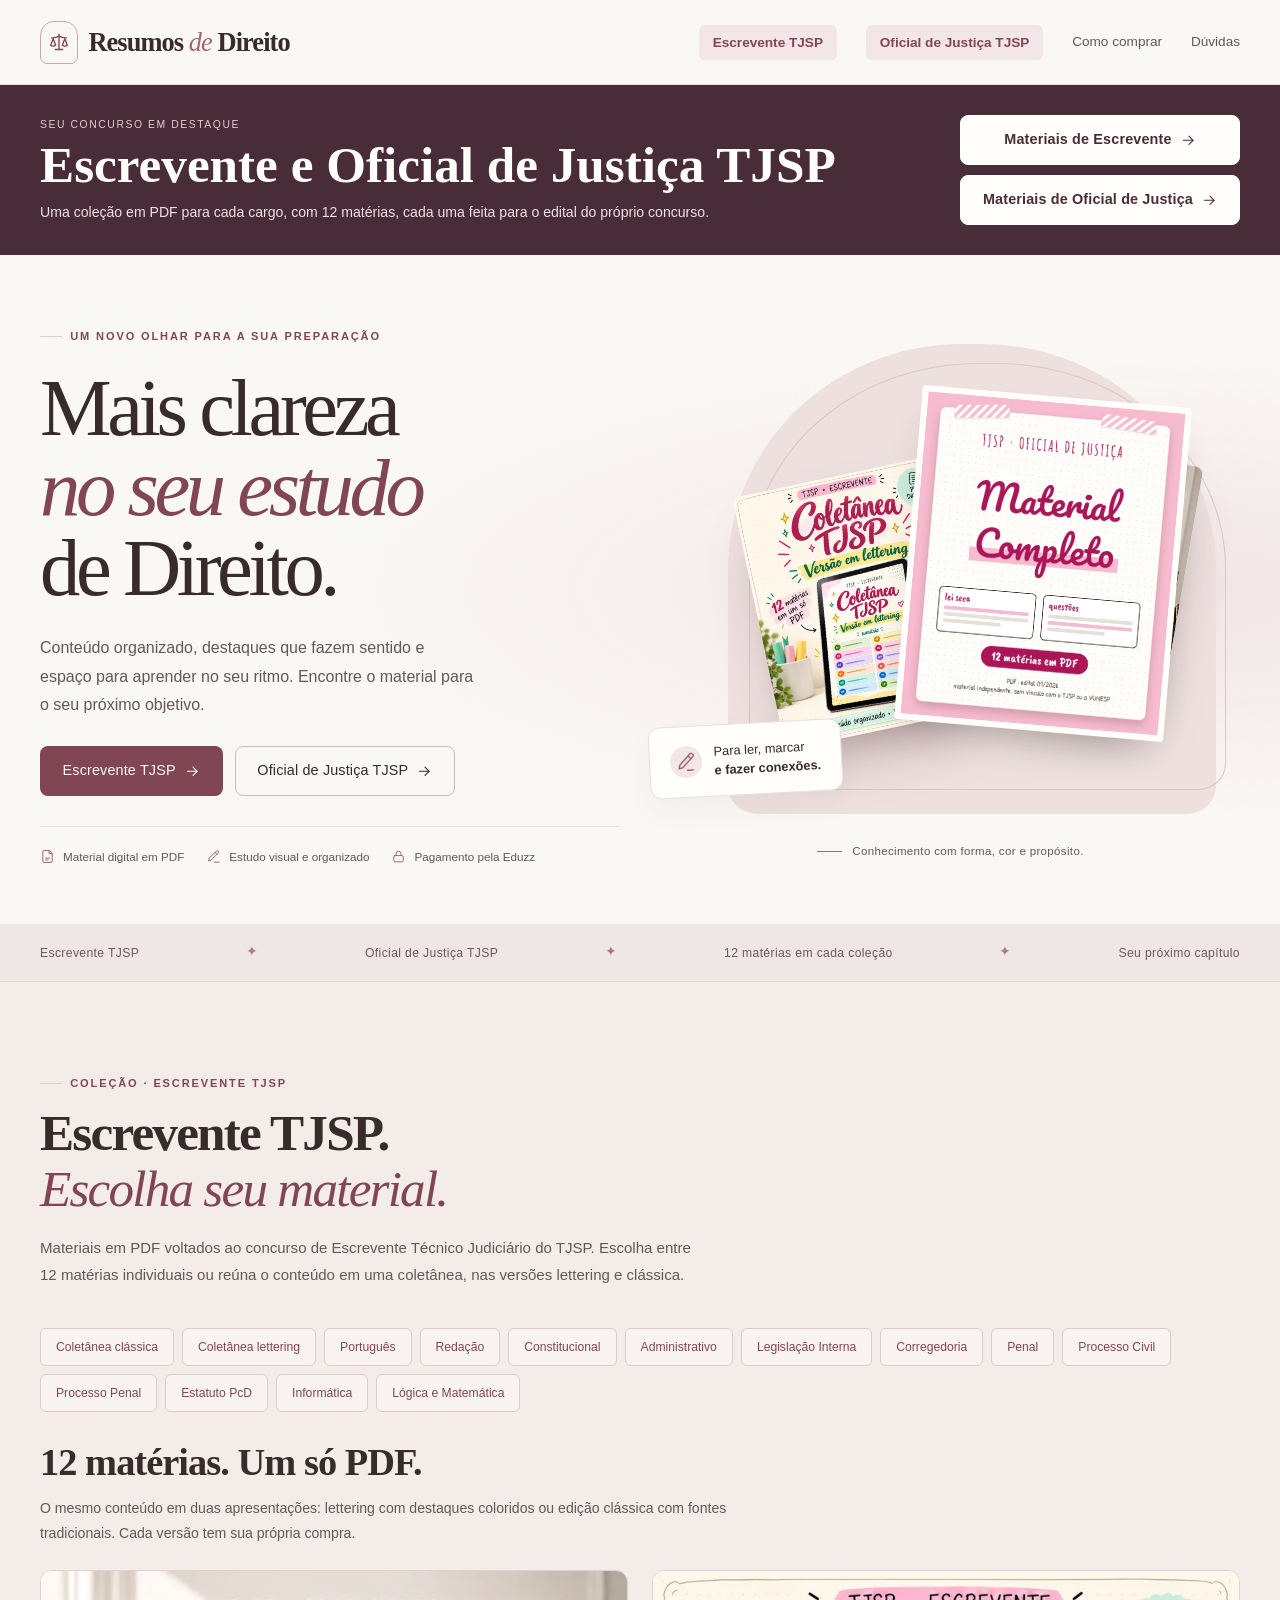
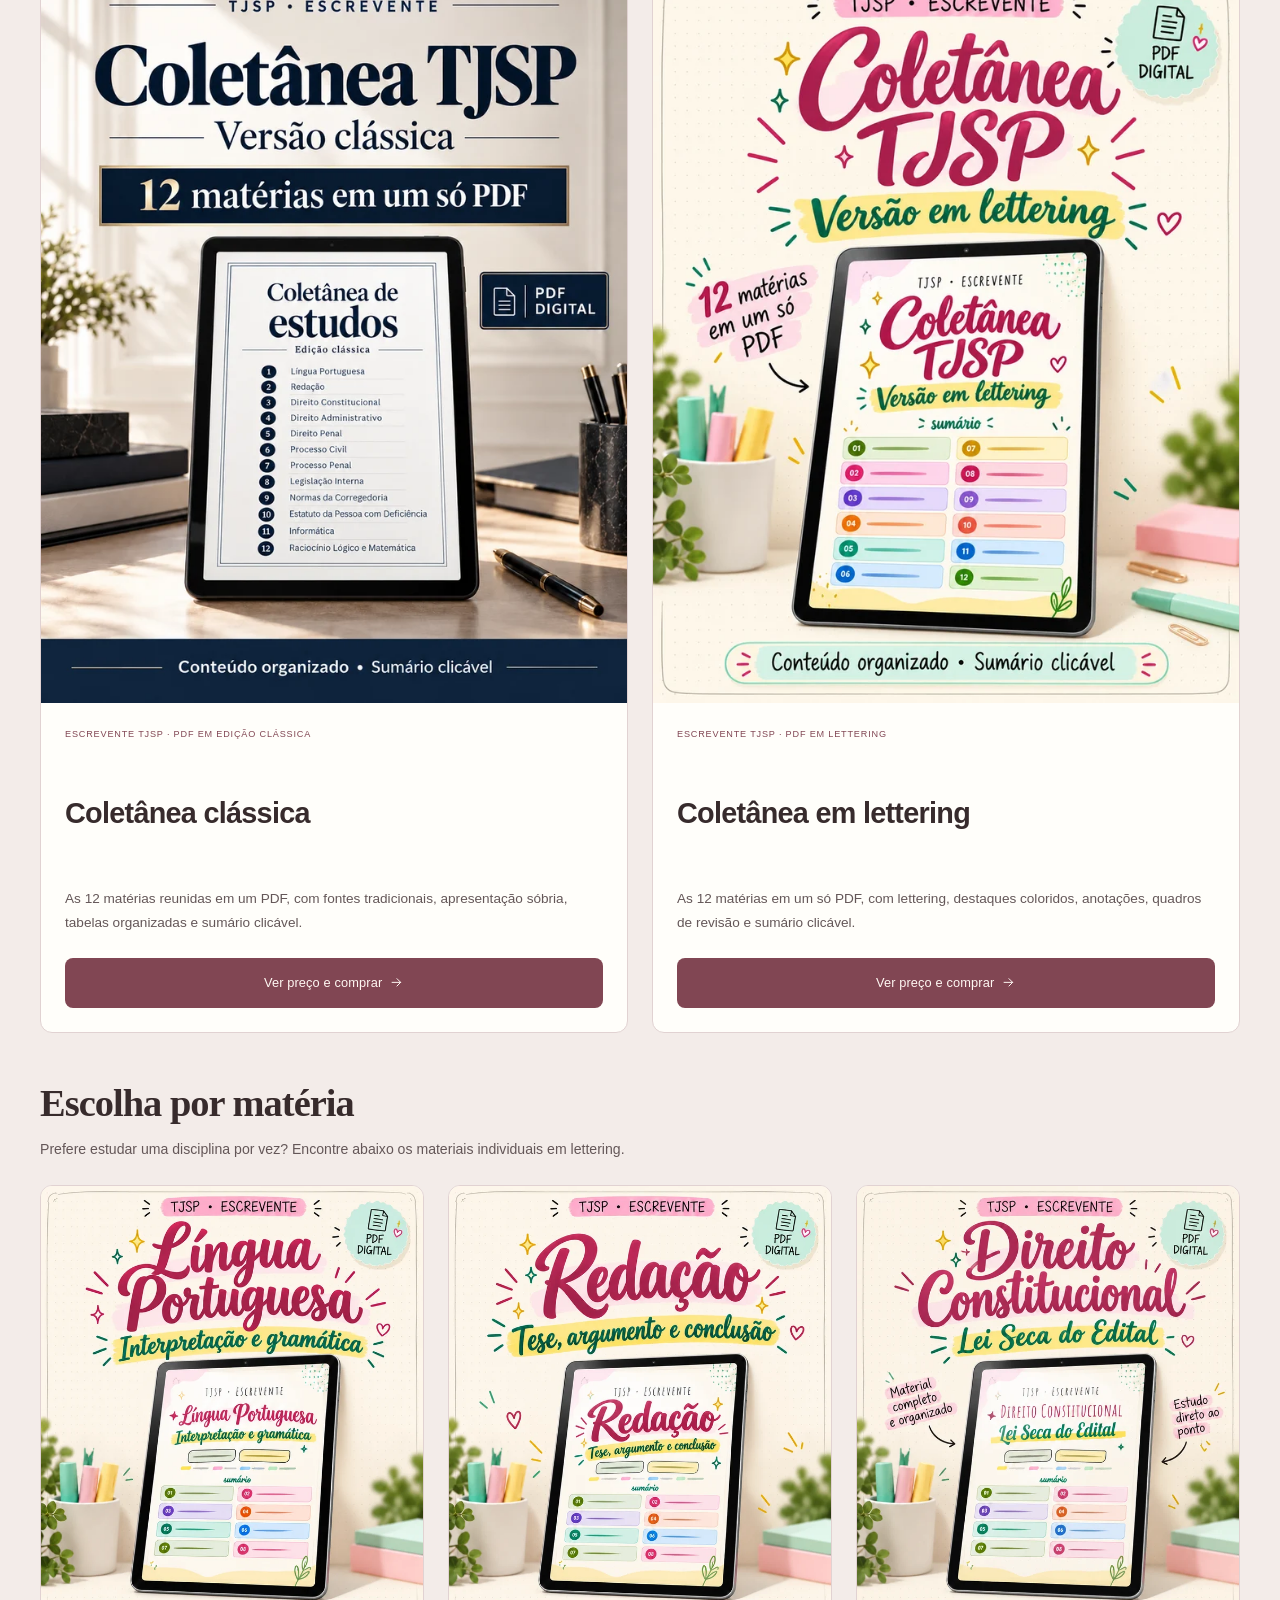
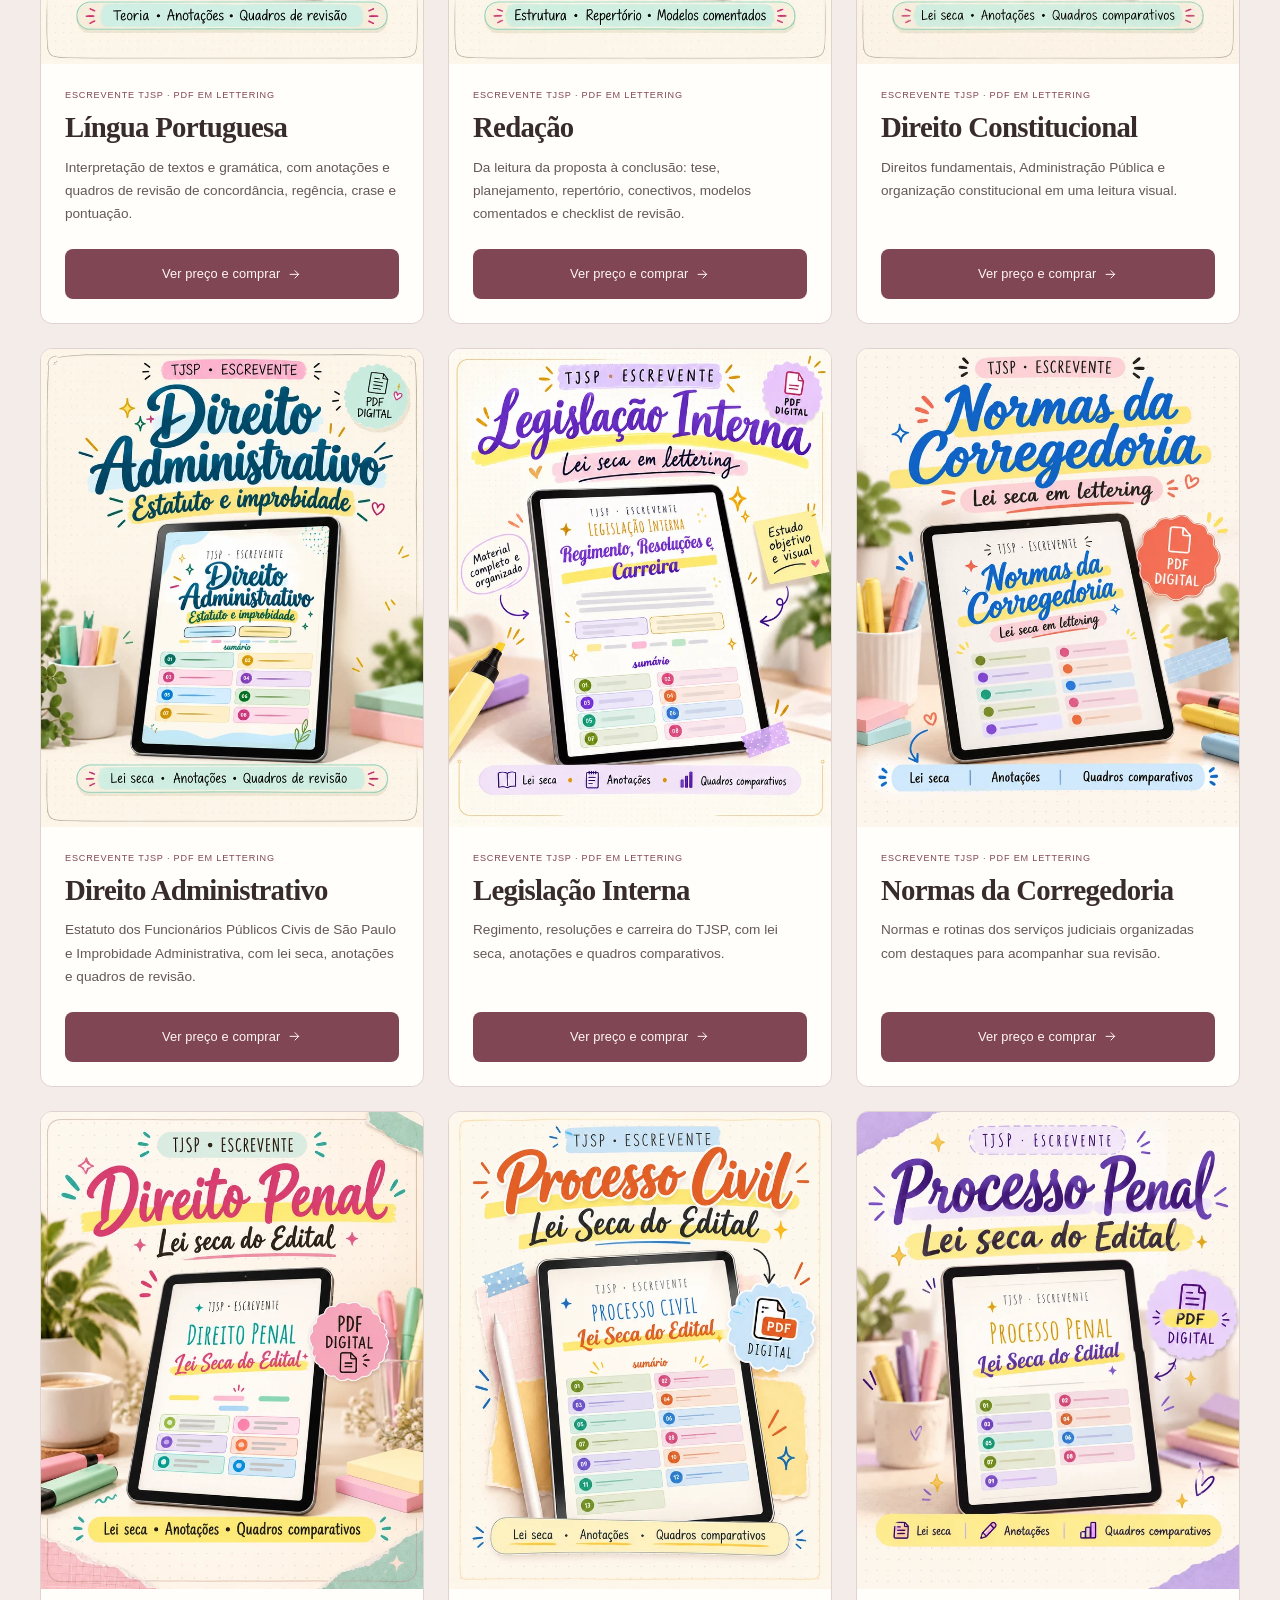
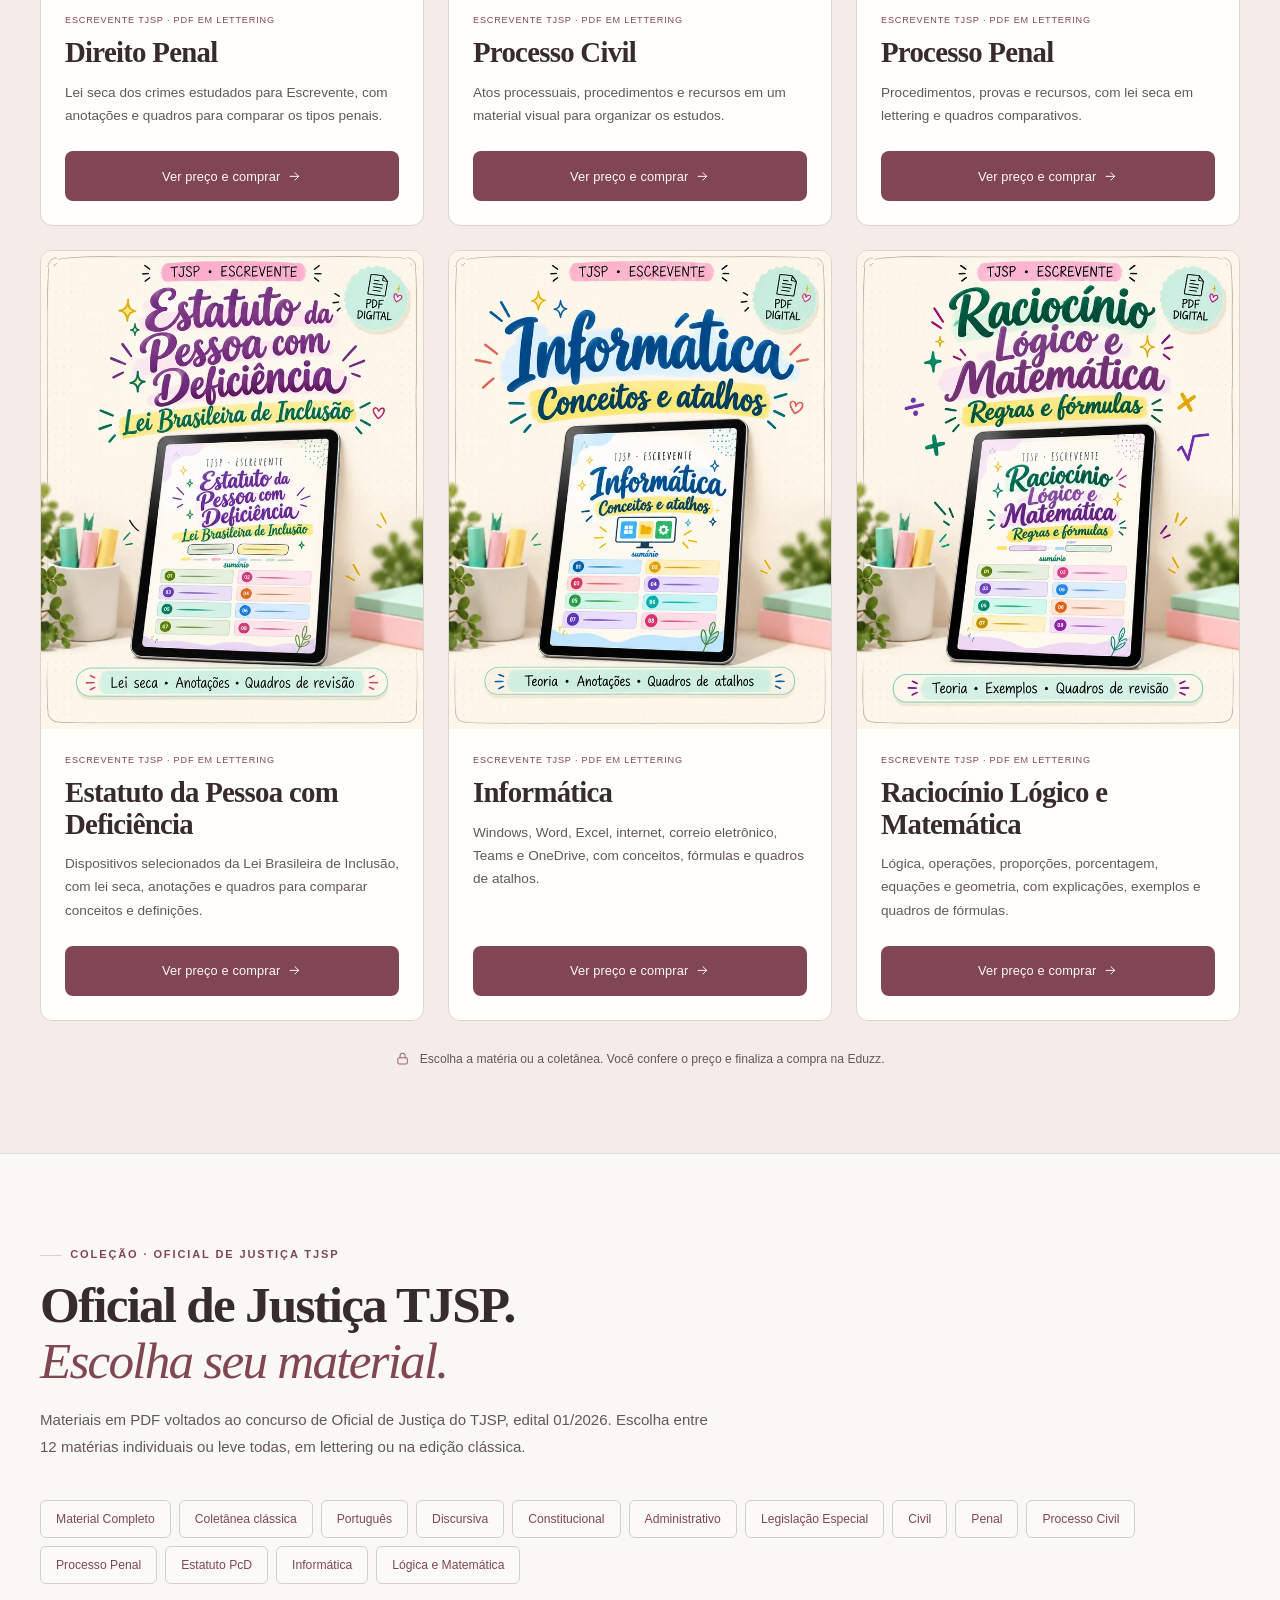
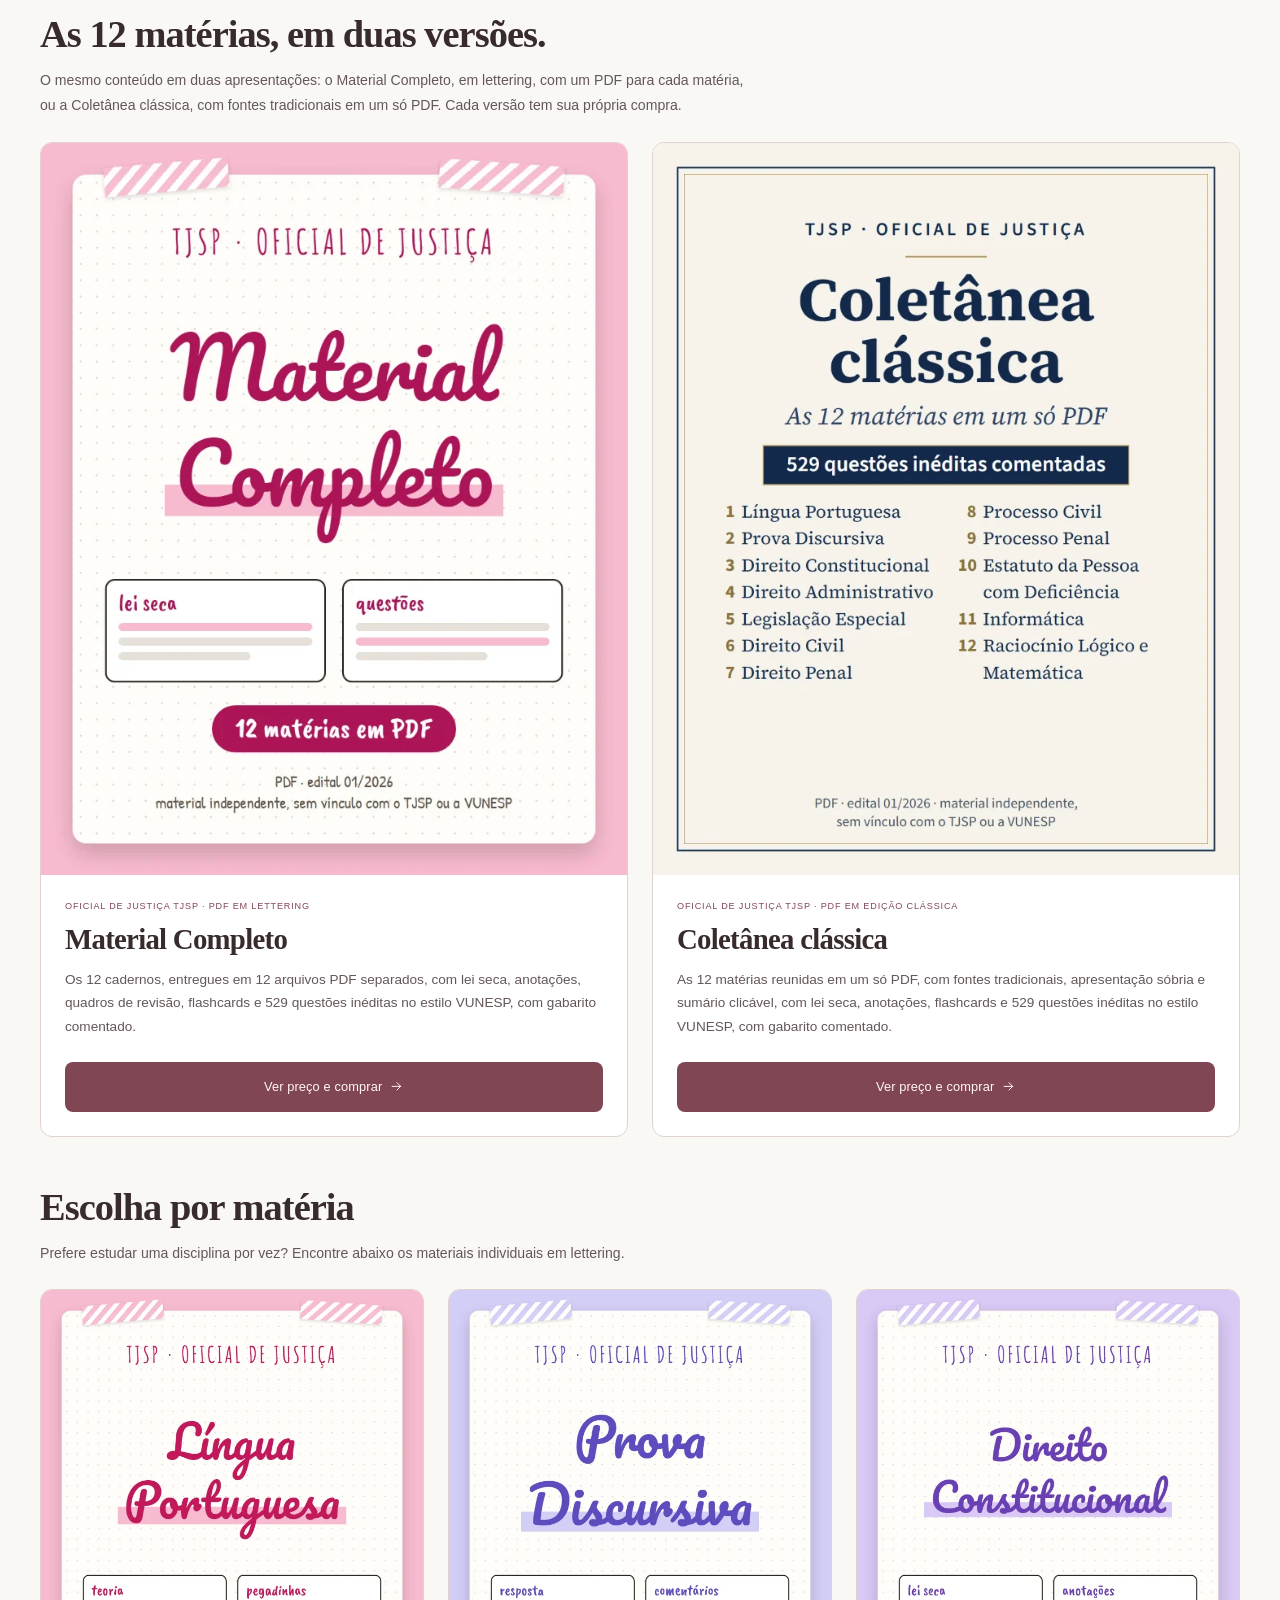
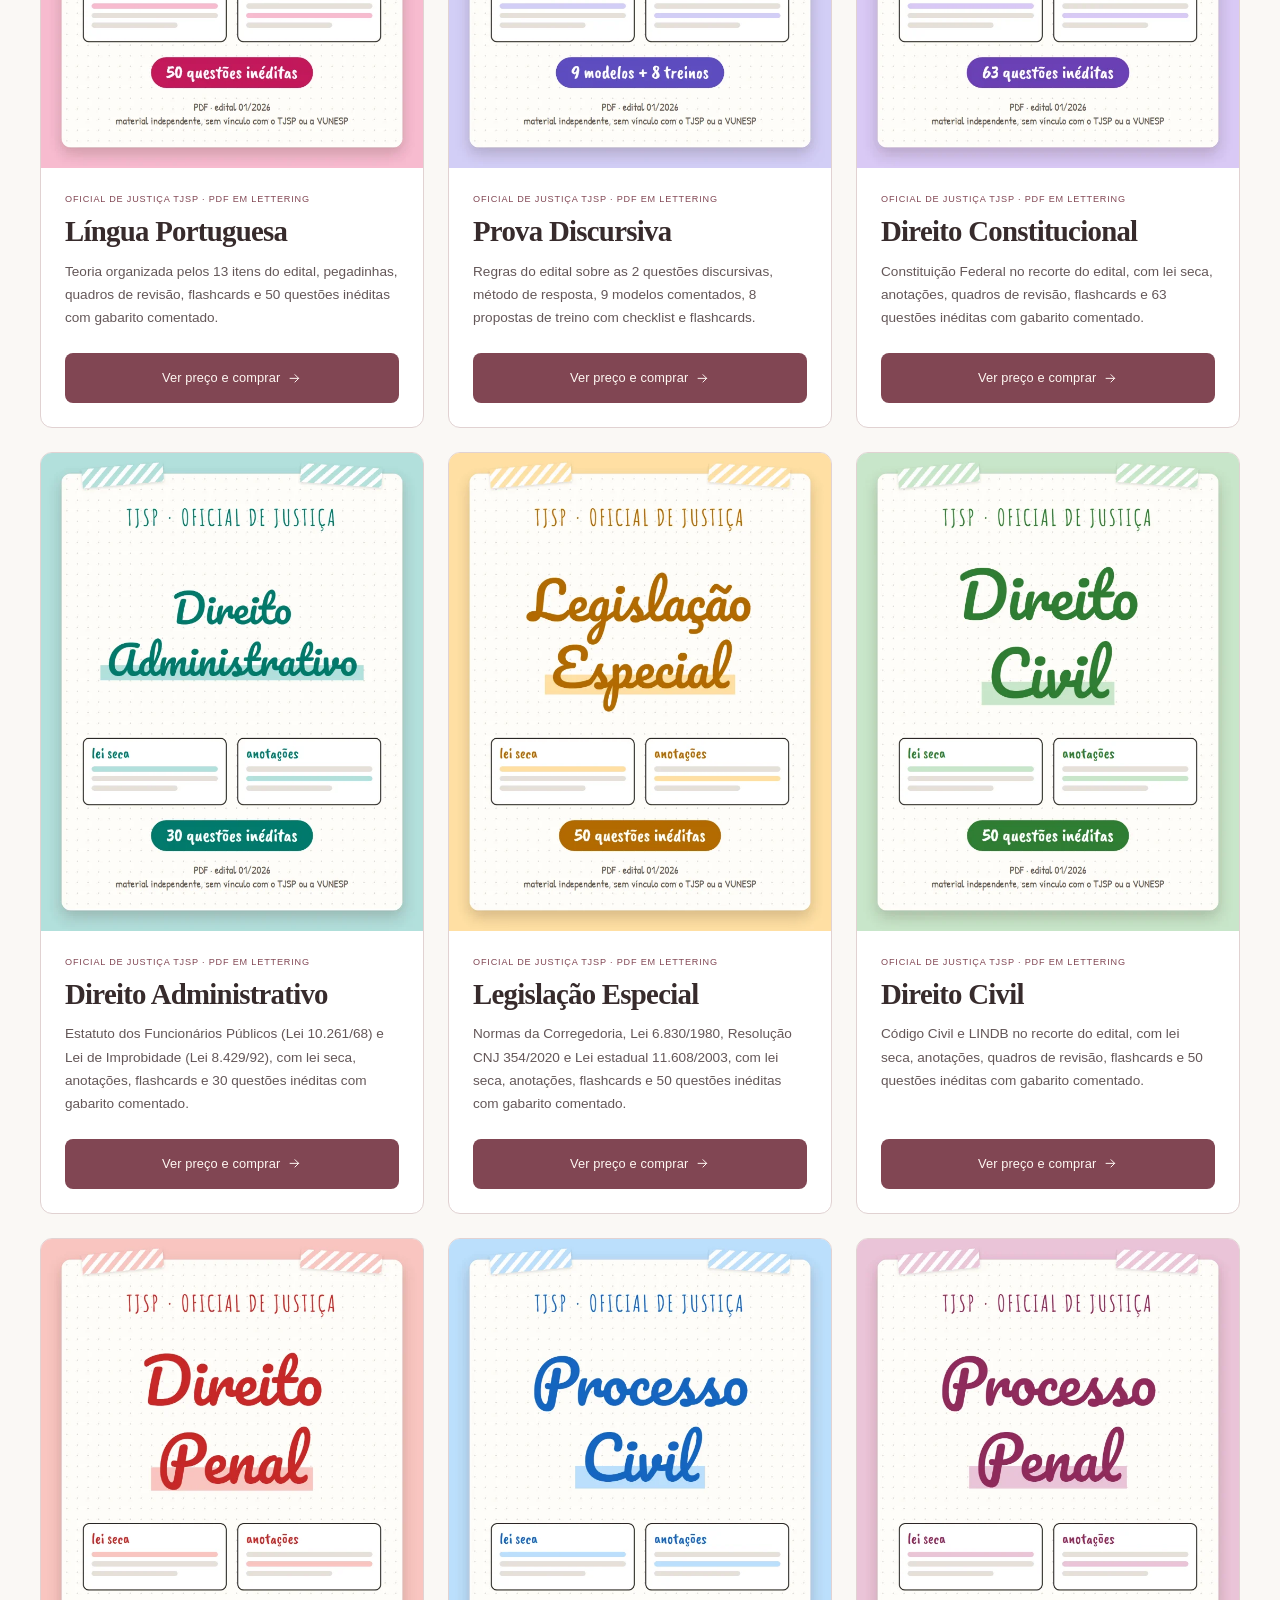
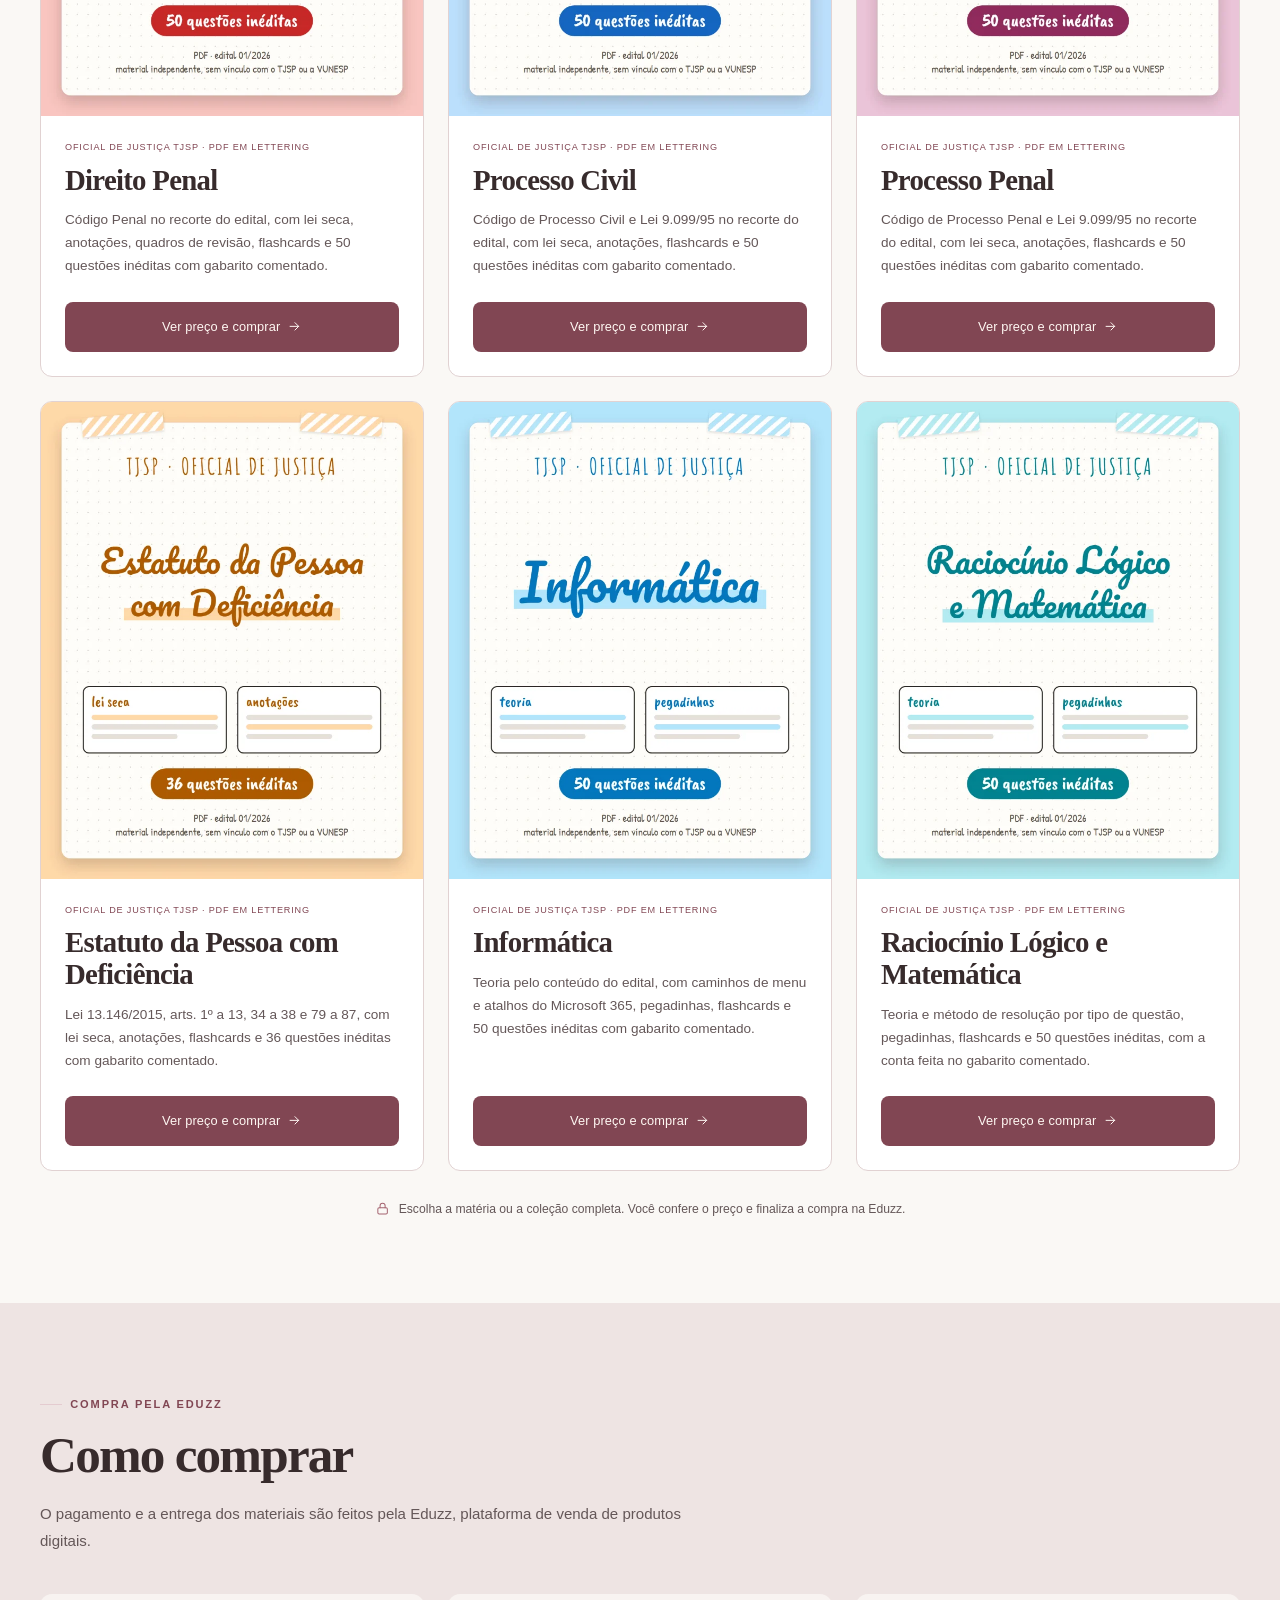
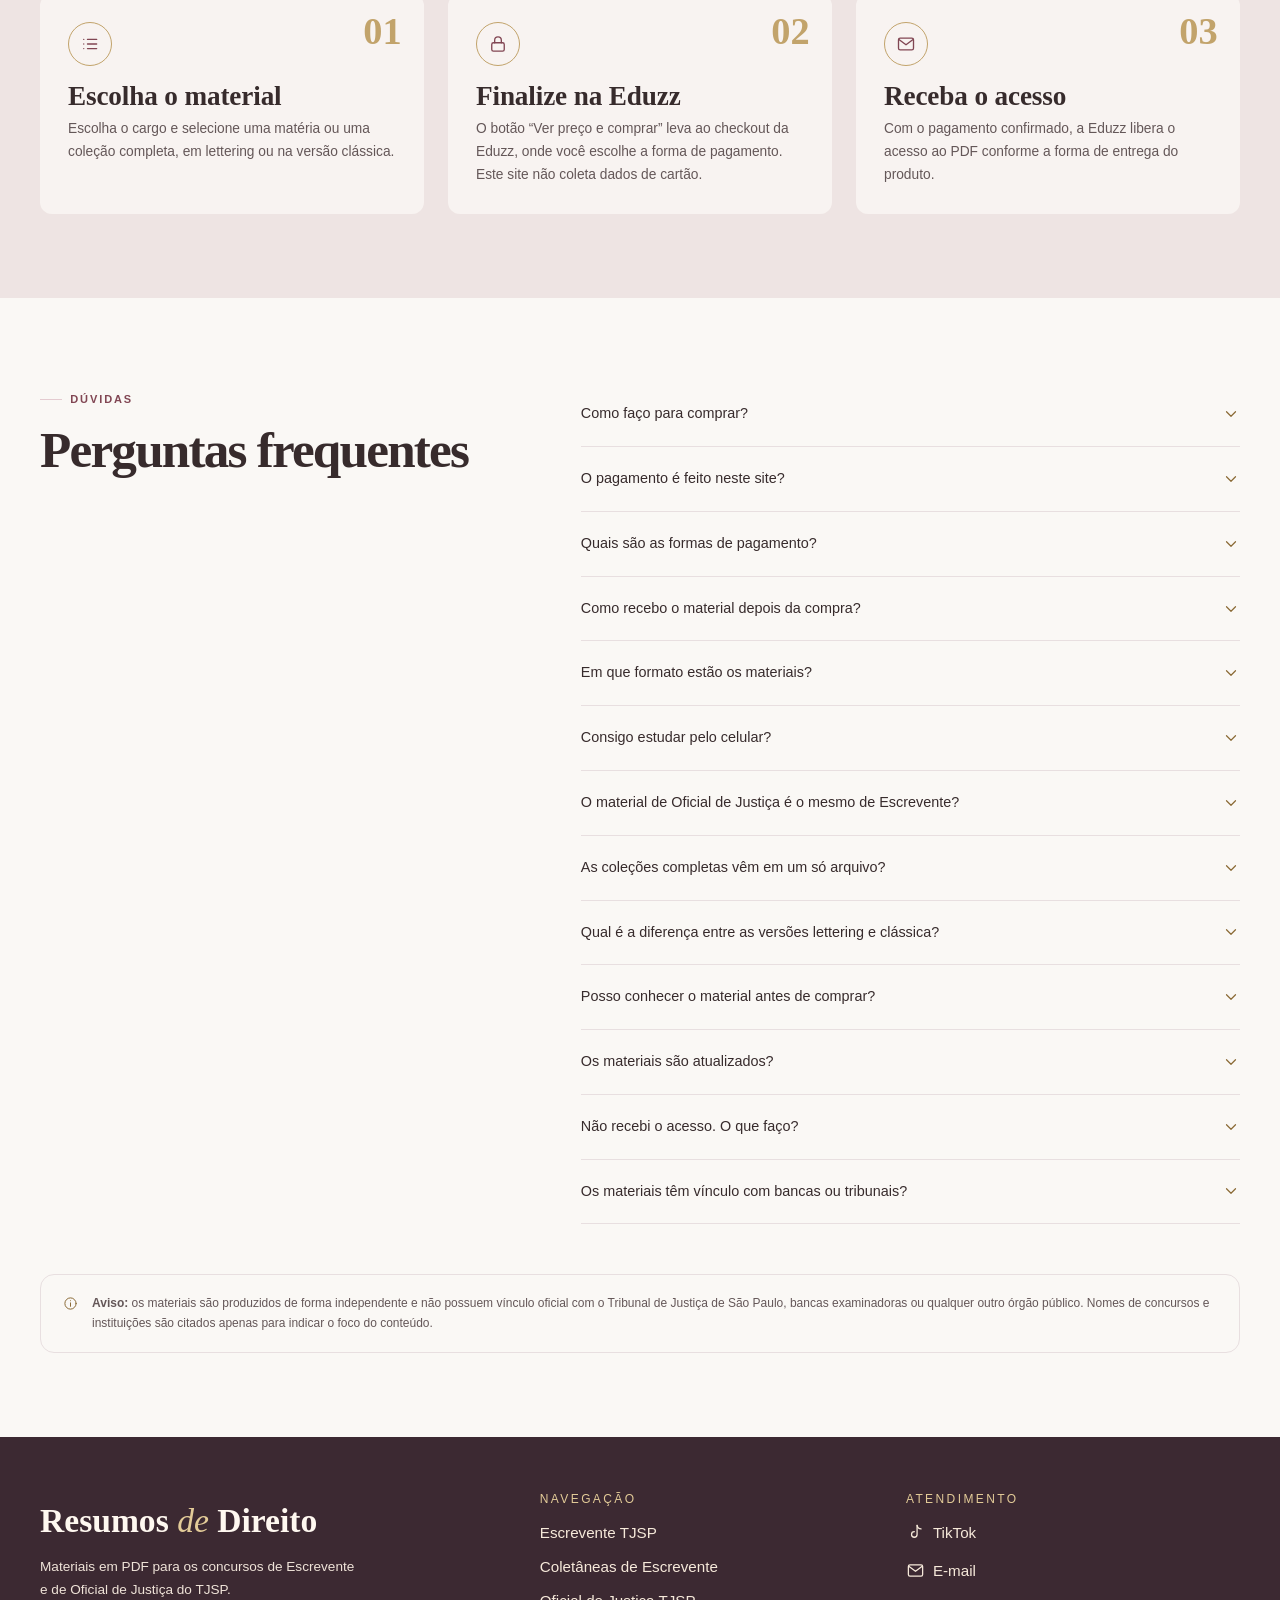
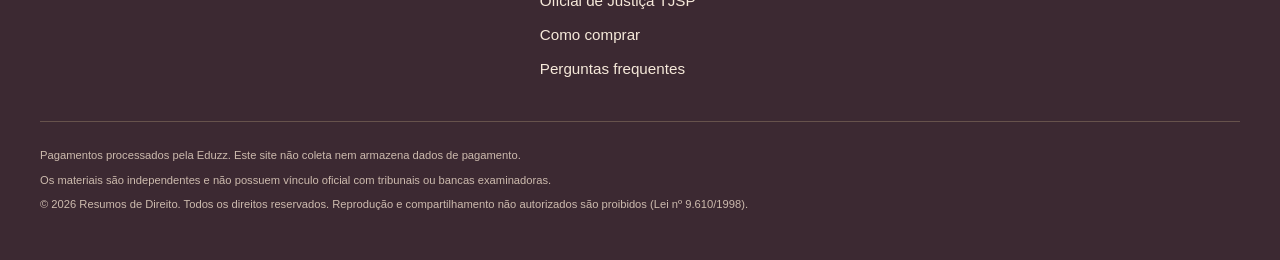
==== commit 62799312: "Página da loja com a Coletânea clássica de Oficial de Justiça" ====
--- a/index.html
+++ b/index.html
@@ -173,16 +173,16 @@
 
     <section class="secao colecao-escrevente colecao-oficial" id="oficial" aria-labelledby="oficial-titulo">
       <div class="contem">
-        <header class="secao__cabecalho"><p class="sobretitulo">Coleção · Oficial de Justiça TJSP</p><h2 id="oficial-titulo">Oficial de Justiça TJSP.<br><em>Escolha seu material.</em></h2><p>Materiais em PDF voltados ao concurso de Oficial de Justiça do TJSP, edital 01/2026. Escolha entre 12 matérias individuais ou leve todas no Material Completo.</p></header>
+        <header class="secao__cabecalho"><p class="sobretitulo">Coleção · Oficial de Justiça TJSP</p><h2 id="oficial-titulo">Oficial de Justiça TJSP.<br><em>Escolha seu material.</em></h2><p>Materiais em PDF voltados ao concurso de Oficial de Justiça do TJSP, edital 01/2026. Escolha entre 12 matérias individuais ou leve todas, em lettering ou na edição clássica.</p></header>
         <nav class="escrevente-menu" aria-label="Matérias de Oficial de Justiça TJSP" id="menu-oficial"></nav>
         <section class="escrevente-grupo" aria-labelledby="oficial-completo-titulo">
-          <header class="escrevente-grupo__cabecalho"><h3 id="oficial-completo-titulo">12 matérias. 12 PDFs.</h3><p>O Material Completo reúne os 12 cadernos, um arquivo para cada matéria.</p></header>
-          <ul class="escrevente-grid escrevente-grid--um" id="lista-oficial-completo"></ul>
+          <header class="escrevente-grupo__cabecalho"><h3 id="oficial-completo-titulo">As 12 matérias, em duas versões.</h3><p>O mesmo conteúdo em duas apresentações: o Material Completo, em lettering, com um PDF para cada matéria, ou a Coletânea clássica, com fontes tradicionais em um só PDF. Cada versão tem sua própria compra.</p></header>
+          <ul class="escrevente-grid escrevente-grid--coletaneas" id="lista-oficial-completo"></ul>
         </section>
         <div class="escrevente-grupo__cabecalho"><h3 id="materias-oficial-titulo">Escolha por matéria</h3><p>Prefere estudar uma disciplina por vez? Encontre abaixo os materiais individuais em lettering.</p></div>
         <ul class="escrevente-grid" id="lista-oficial" aria-labelledby="materias-oficial-titulo"></ul>
         <noscript><p class="vazio">Ative o JavaScript para consultar as matérias de Oficial de Justiça TJSP e seus links de compra.</p></noscript>
-        <p class="escrevente-nota"><svg class="ico" aria-hidden="true"><use href="#i-cadeado"></use></svg> Escolha a matéria ou o Material Completo. Você confere o preço e finaliza a compra na Eduzz.</p>
+        <p class="escrevente-nota"><svg class="ico" aria-hidden="true"><use href="#i-cadeado"></use></svg> Escolha a matéria ou a coleção completa. Você confere o preço e finaliza a compra na Eduzz.</p>
       </div>
     </section>
 
@@ -198,7 +198,7 @@
           <li class="passo">
             <span class="passo__icone"><svg class="ico" aria-hidden="true" focusable="false"><use href="#i-sumario"></use></svg></span>
             <h3>Escolha o material</h3>
-            <p>Escolha o cargo e selecione uma matéria ou a coleção completa: as coletâneas, no Escrevente, ou o Material Completo, no Oficial de Justiça.</p>
+            <p>Escolha o cargo e selecione uma matéria ou uma coleção completa, em lettering ou na versão clássica.</p>
           </li>
           <li class="passo">
             <span class="passo__icone"><svg class="ico" aria-hidden="true" focusable="false"><use href="#i-cadeado"></use></svg></span>
--- a/css/editorial.css
+++ b/css/editorial.css
@@ -130,15 +130,10 @@
 .escrevente-card__info > .botao { margin-top: auto; font-size: .8rem; }
 .escrevente-nota { display: flex; align-items: center; justify-content: center; gap: 9px; font-size: .76rem; color: var(--marrom-2); margin: 28px 0 0; }
 .escrevente-nota .ico { color: var(--rose); }
-/* Coleção de Oficial de Justiça: mesmos cartões, com o Material Completo deitado. */
+/* Coleção de Oficial de Justiça: mesmos cartões do Escrevente, em fundo mais claro. */
 .colecao-oficial { background: var(--off); border-block: 0; }
 .colecao-oficial .escrevente-card { background: #fff; }
-.escrevente-grid.escrevente-grid--um { grid-template-columns: minmax(0,1fr); }
-.escrevente-card.escrevente-card--deitado { flex-direction: row; }
-.escrevente-card--deitado .escrevente-card__imagem { flex: 0 0 min(42%, 360px); }
-.escrevente-card--deitado .escrevente-card__info { justify-content: center; padding: 36px; }
-.escrevente-card--deitado .escrevente-card__info > .botao { margin-top: 0; align-self: flex-start; }
-.escrevente-card--deitado .escrevente-card__info h4 { margin: 0; font-family: var(--fonte-titulo); font-weight: 600; line-height: 1.15; }
+.colecao-oficial .escrevente-card__info h4 { margin: 0; font-family: var(--fonte-titulo); font-weight: 600; line-height: 1.15; }
 .secao--blush { background: var(--off); }
 .sobre { gap: 70px; align-items: center; }
 .sobre__texto > p:not(.sobretitulo) { font-size: .94rem; line-height: 1.8; }
@@ -243,10 +238,6 @@
   .dcard__cta { font-size: .65rem; }
   .etiqueta { font-size: .48rem; padding: 4px 6px; }
   .escrevente-grid { grid-template-columns: 1fr; gap: 22px; }
-  .escrevente-card.escrevente-card--deitado { flex-direction: column; }
-  .escrevente-card--deitado .escrevente-card__imagem { flex: none; }
-  .escrevente-card--deitado .escrevente-card__info { padding: 22px; }
-  .escrevente-card--deitado .escrevente-card__info > .botao { align-self: stretch; }
   .escrevente-card__info { padding: 22px; }
   .escrevente-card__imagem img { width: 100%; }
   .escrevente-menu { gap: 7px; }
